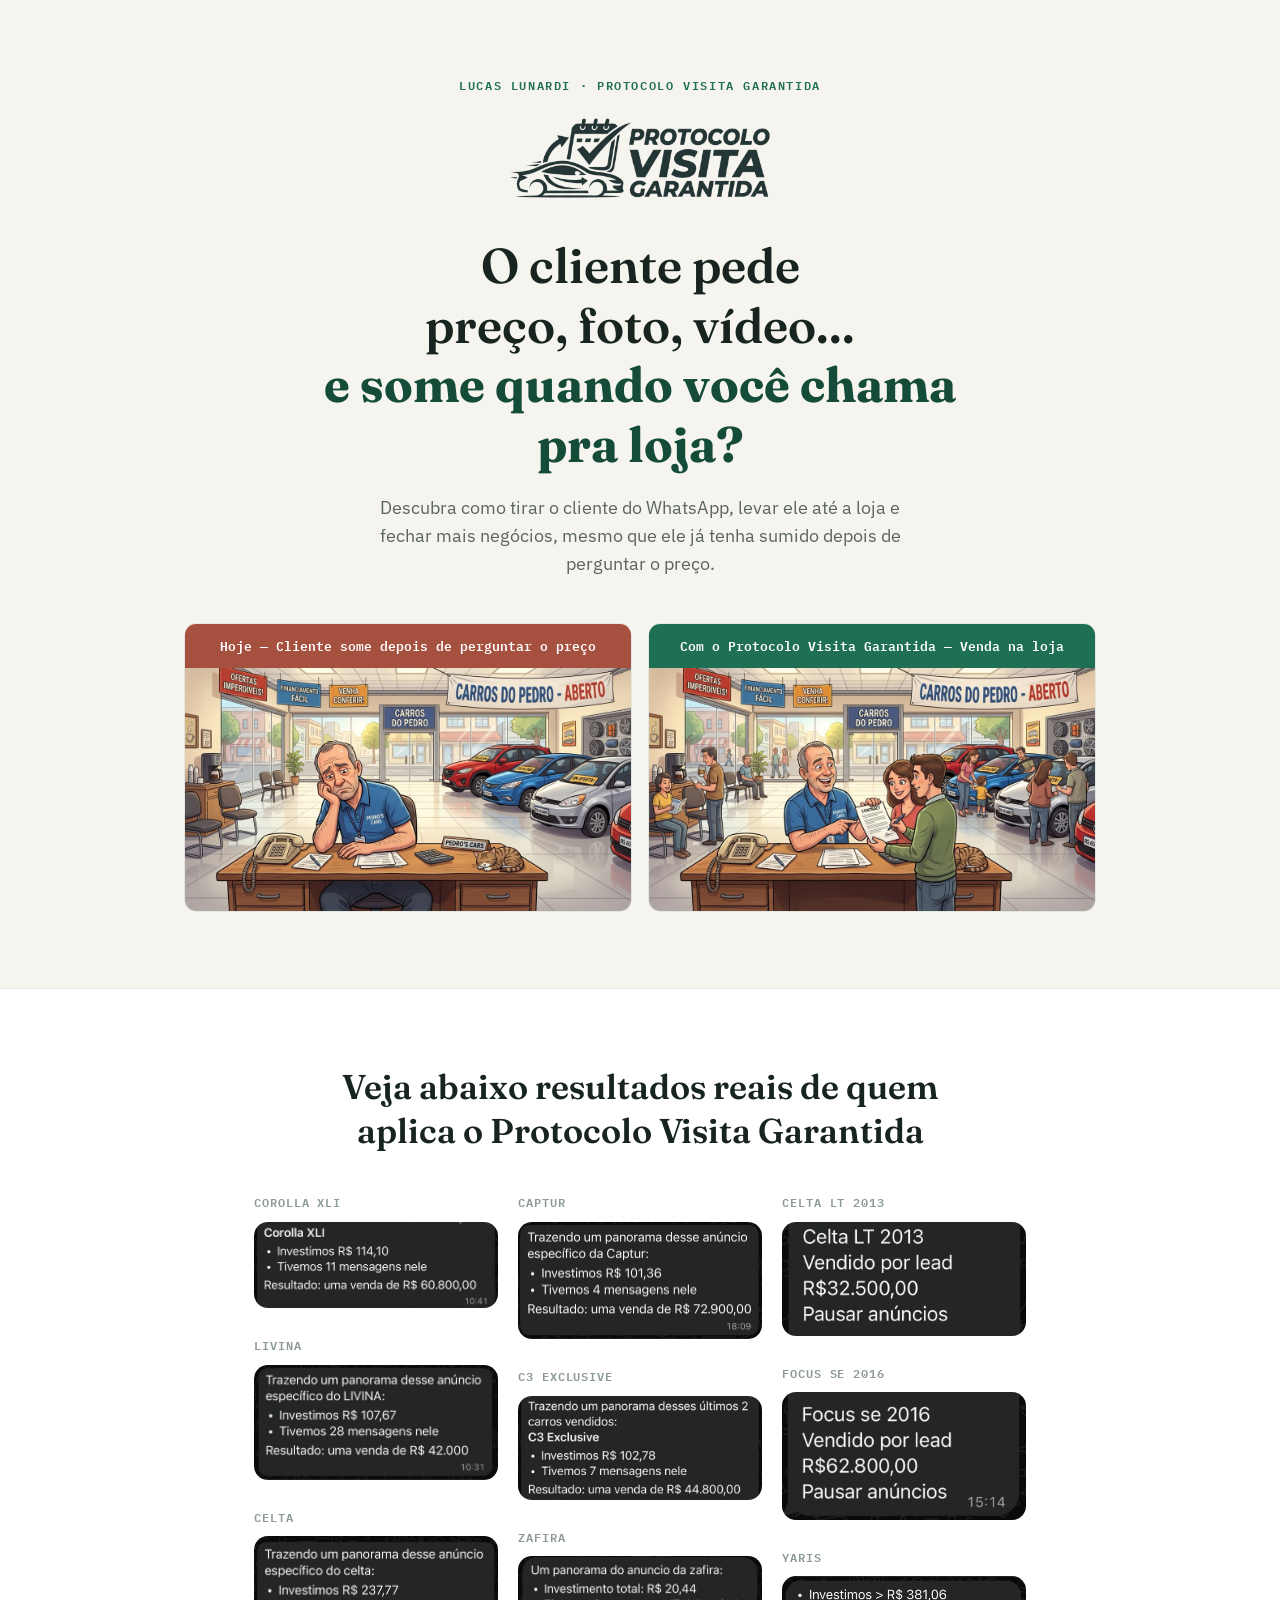
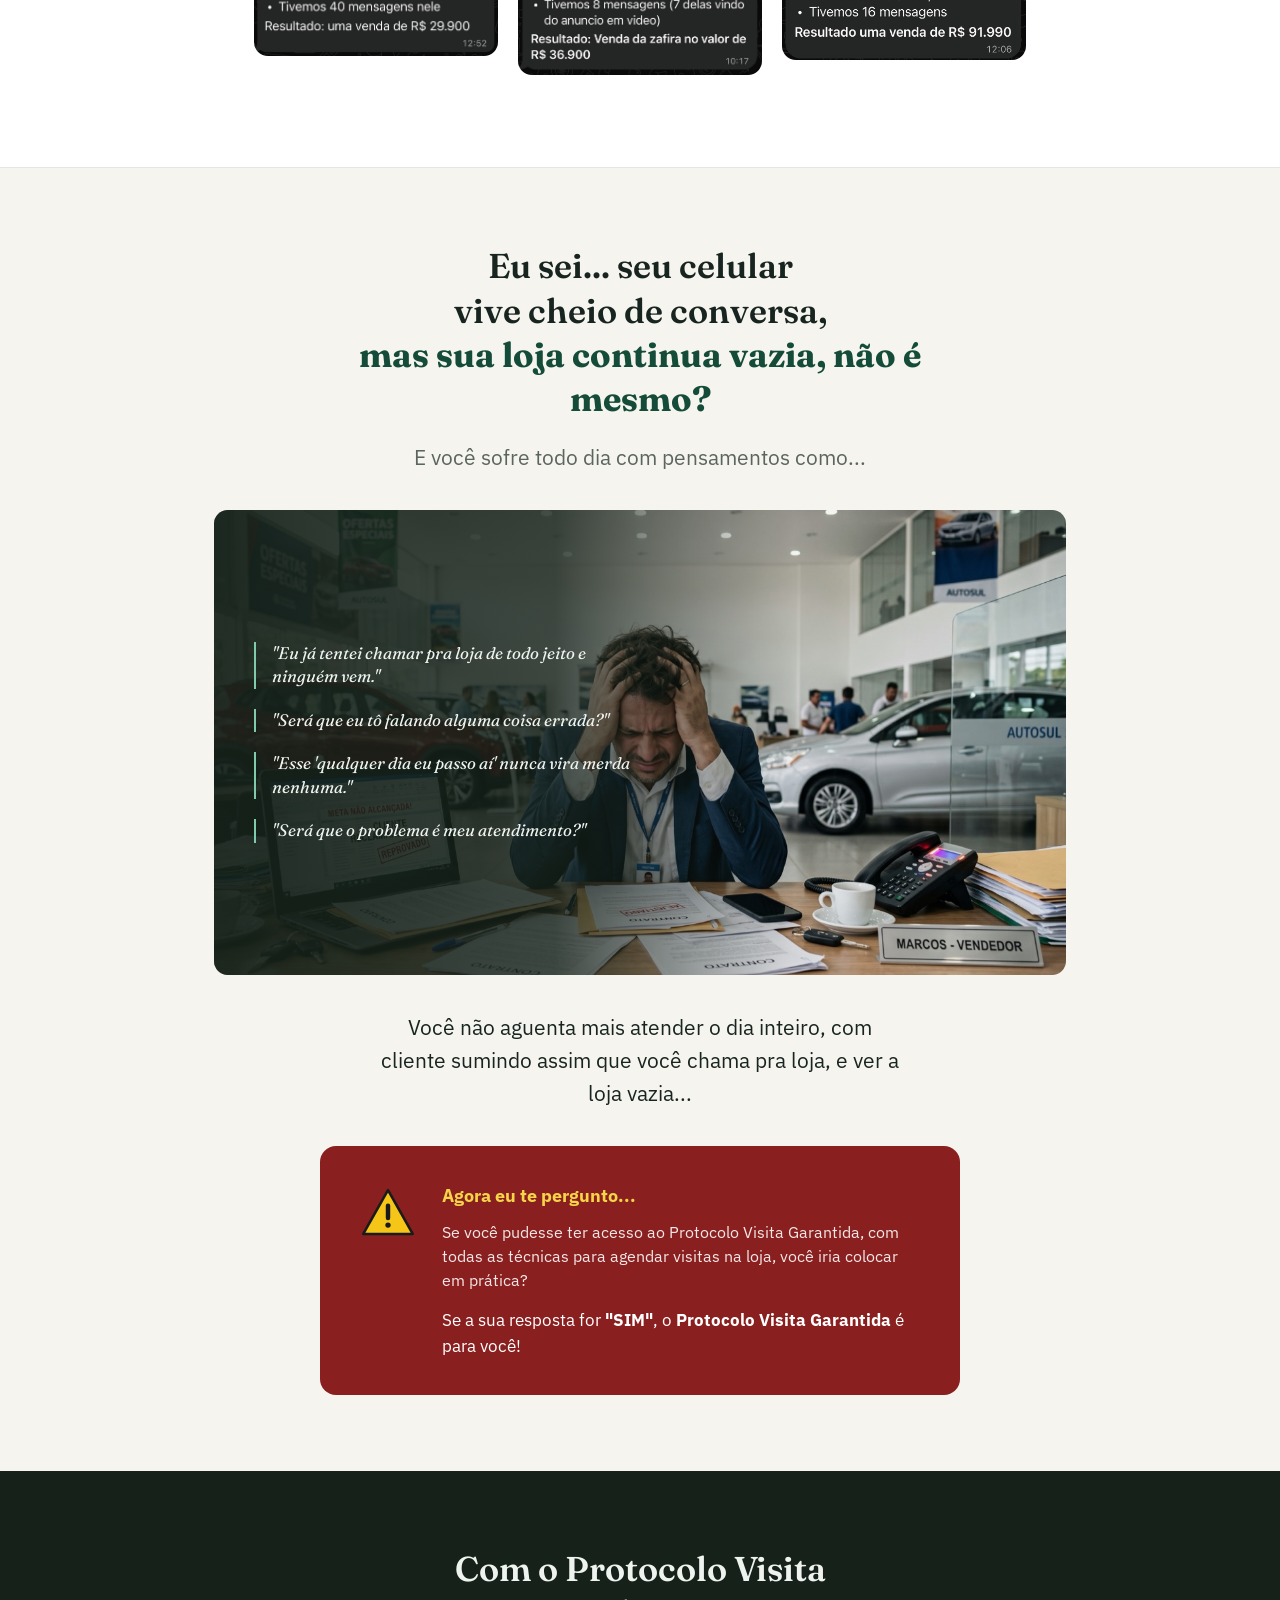
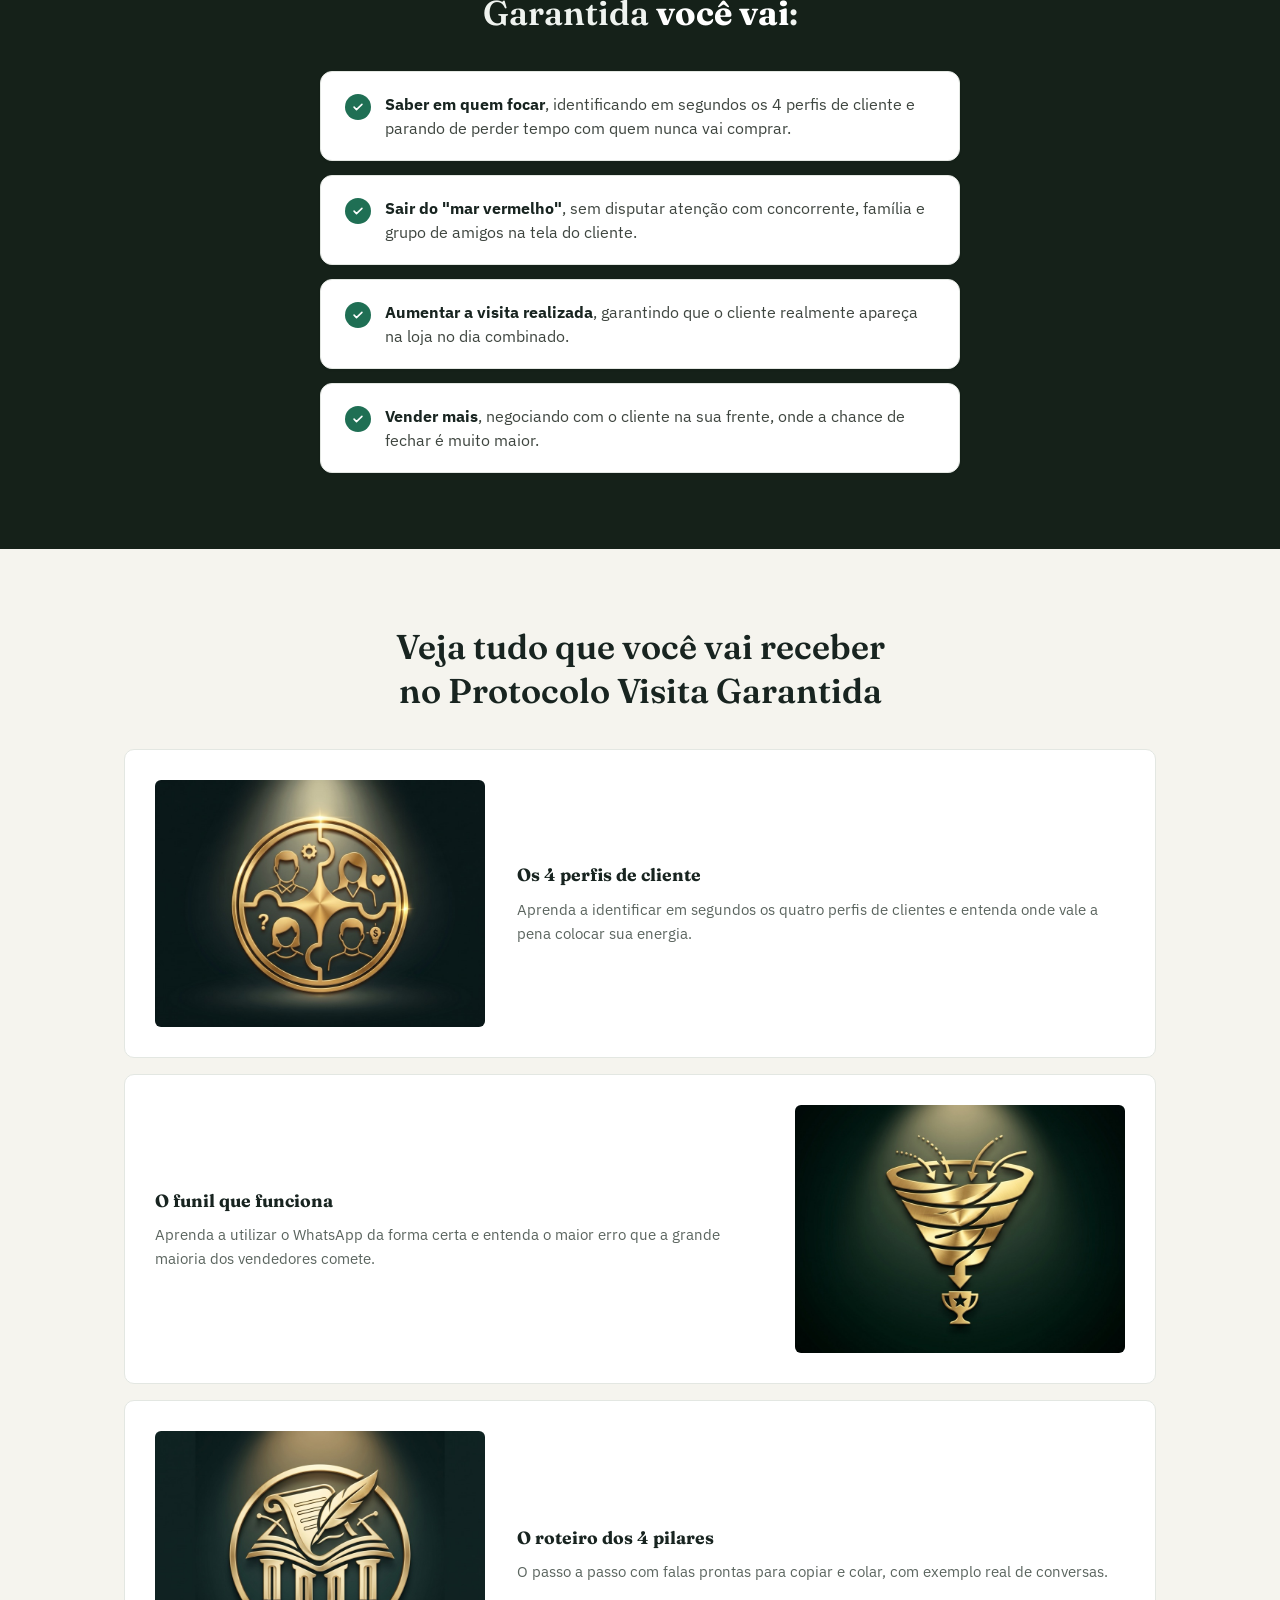
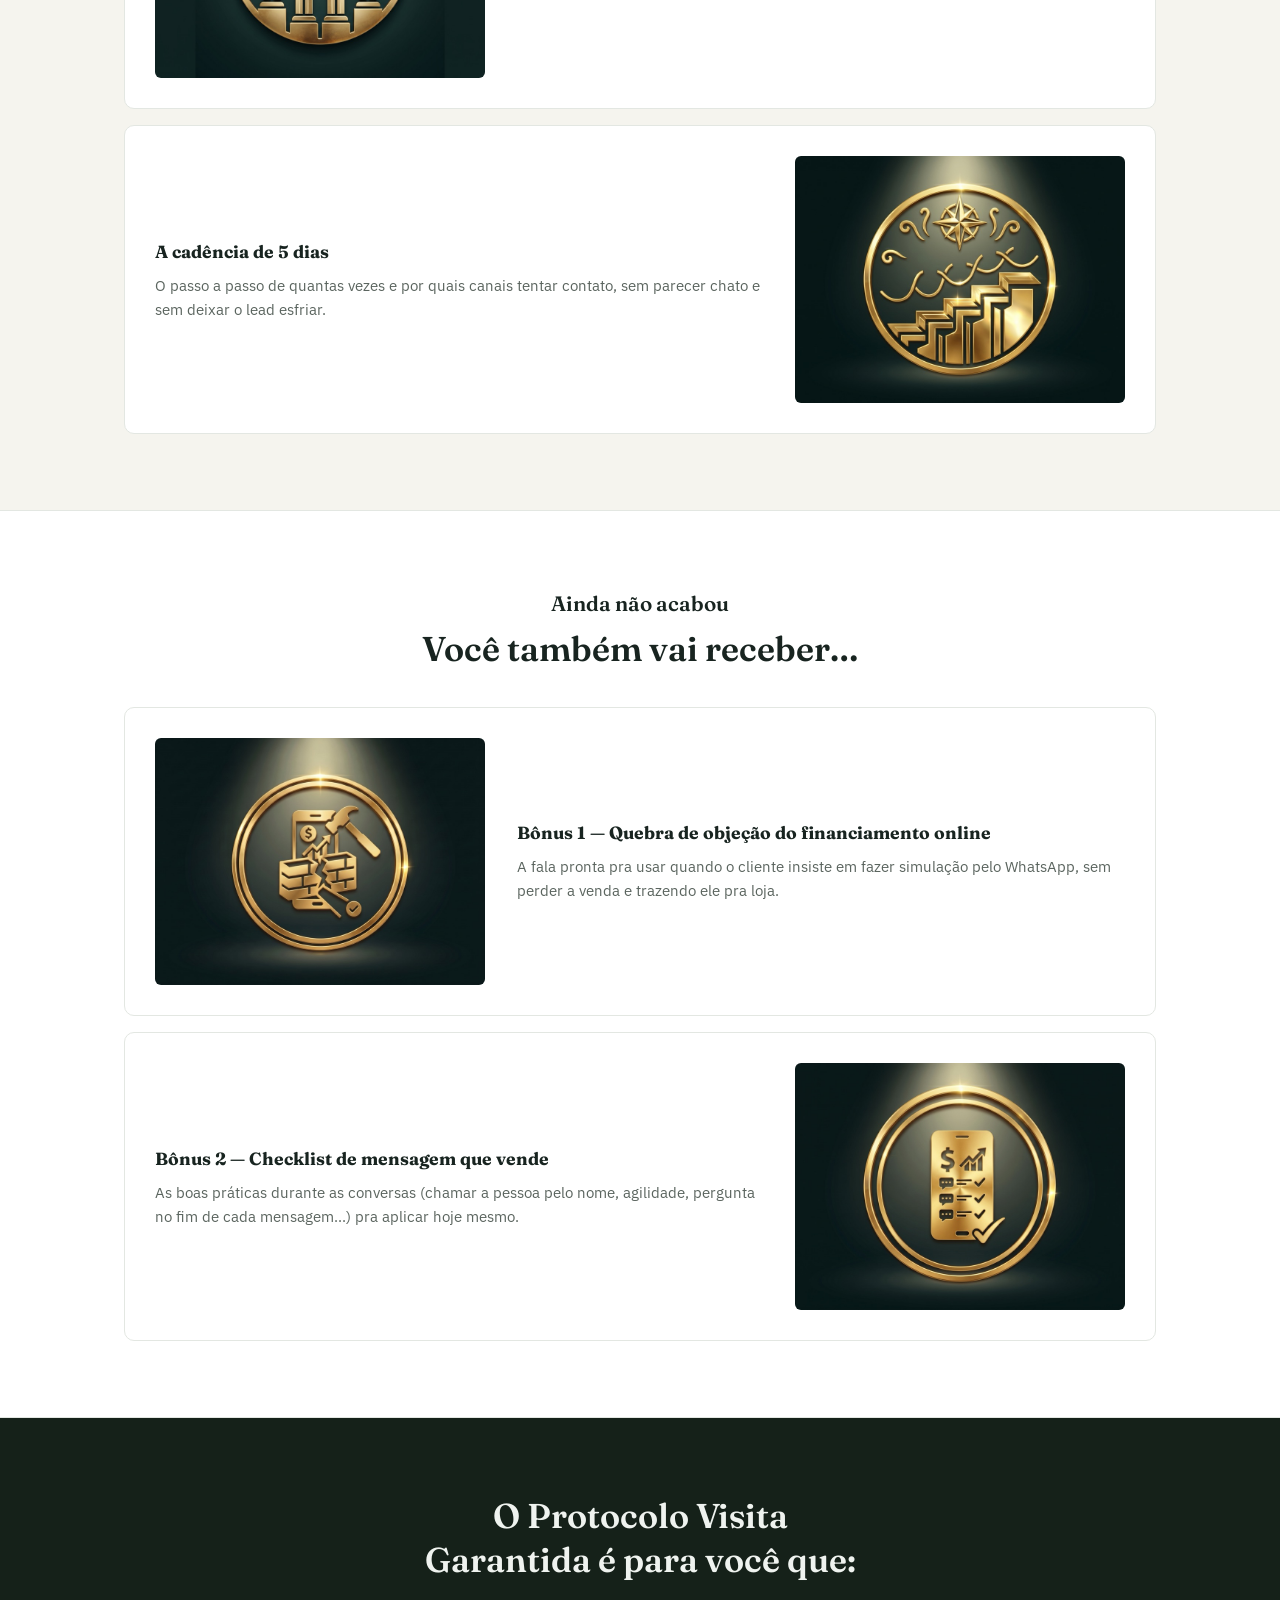
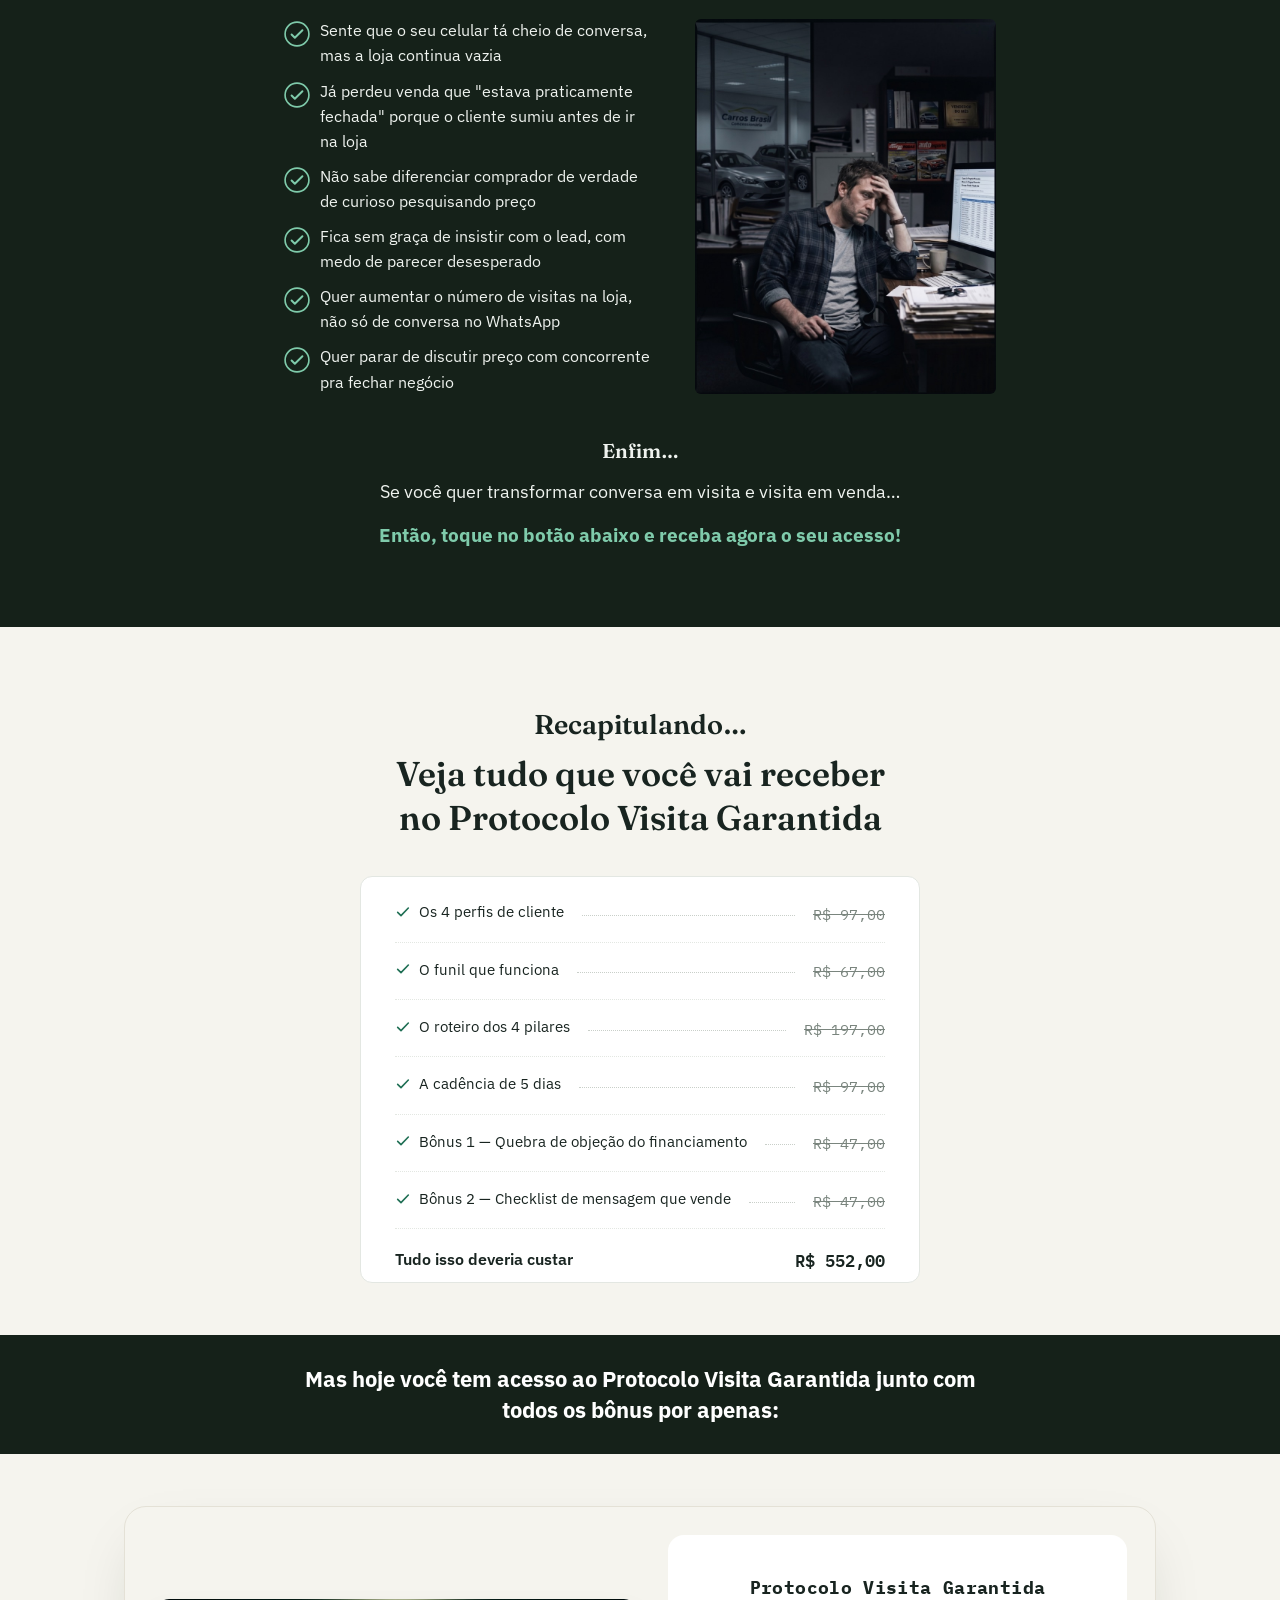
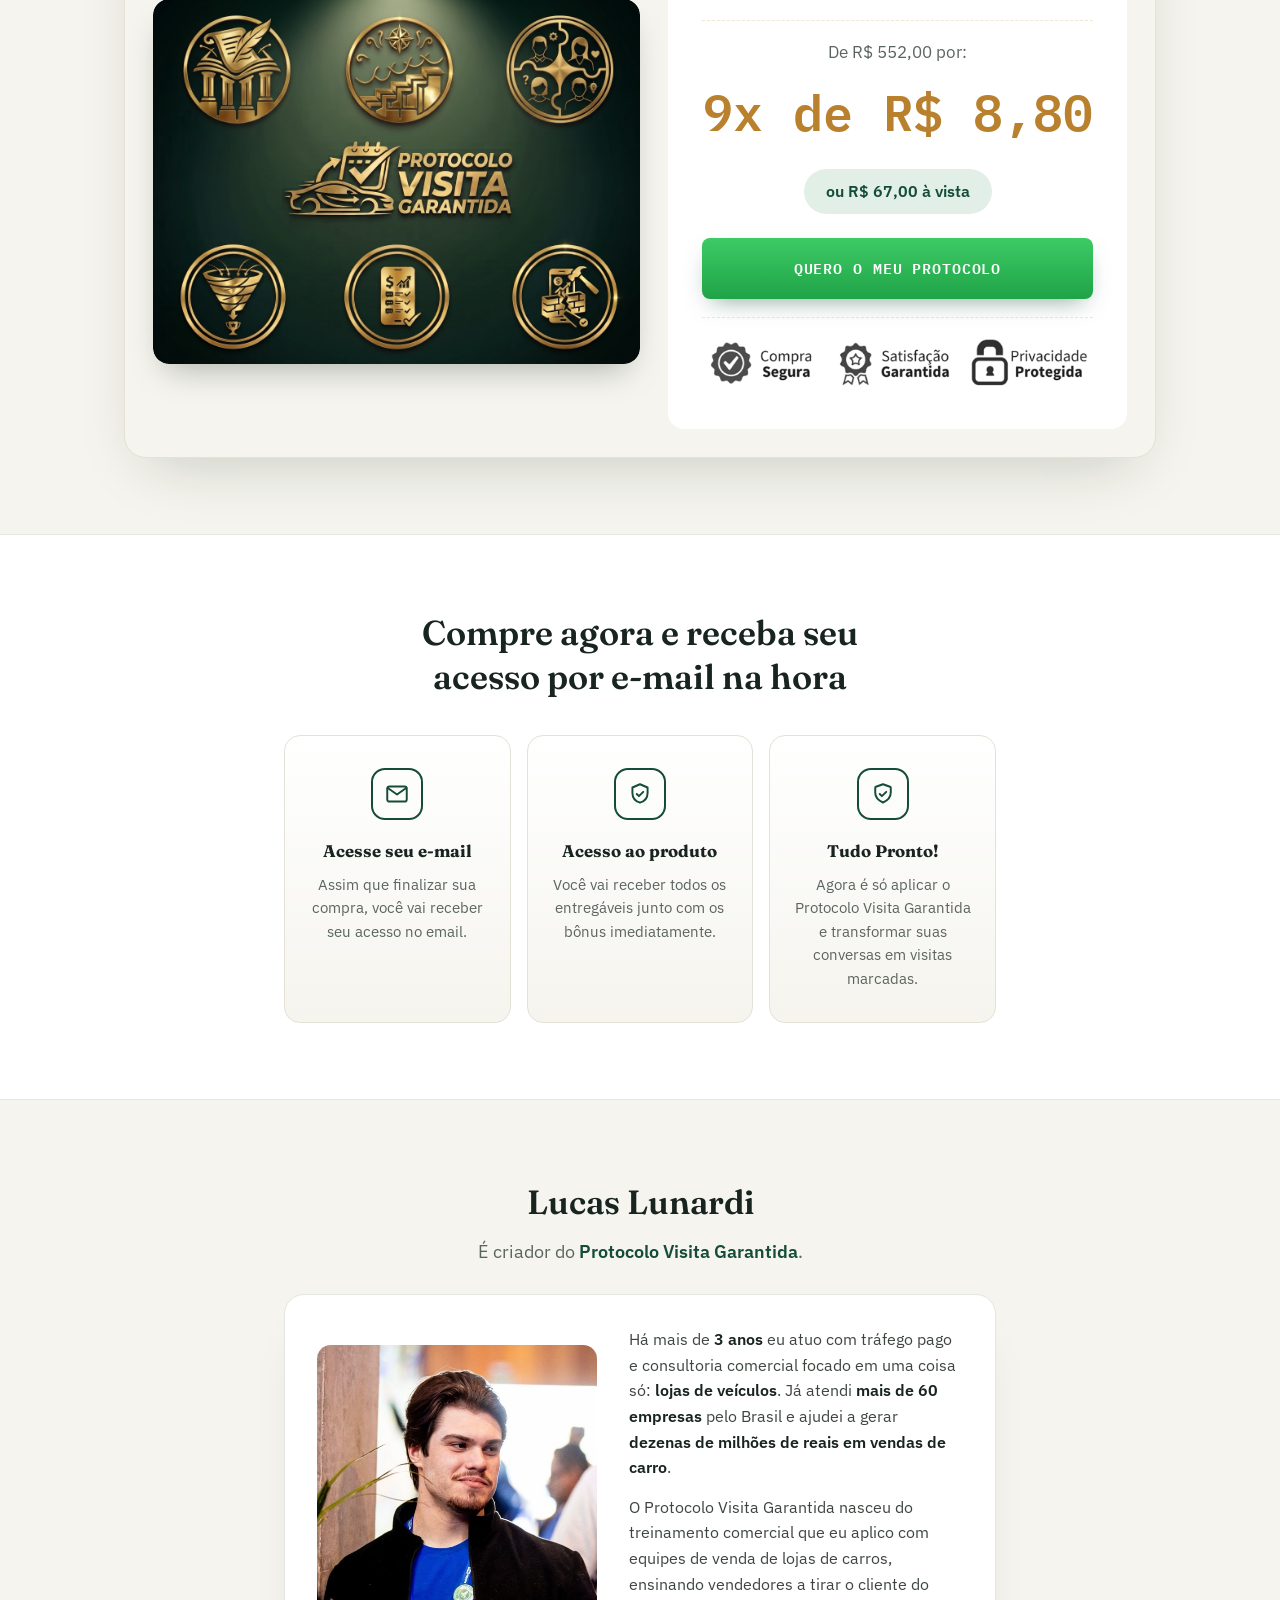
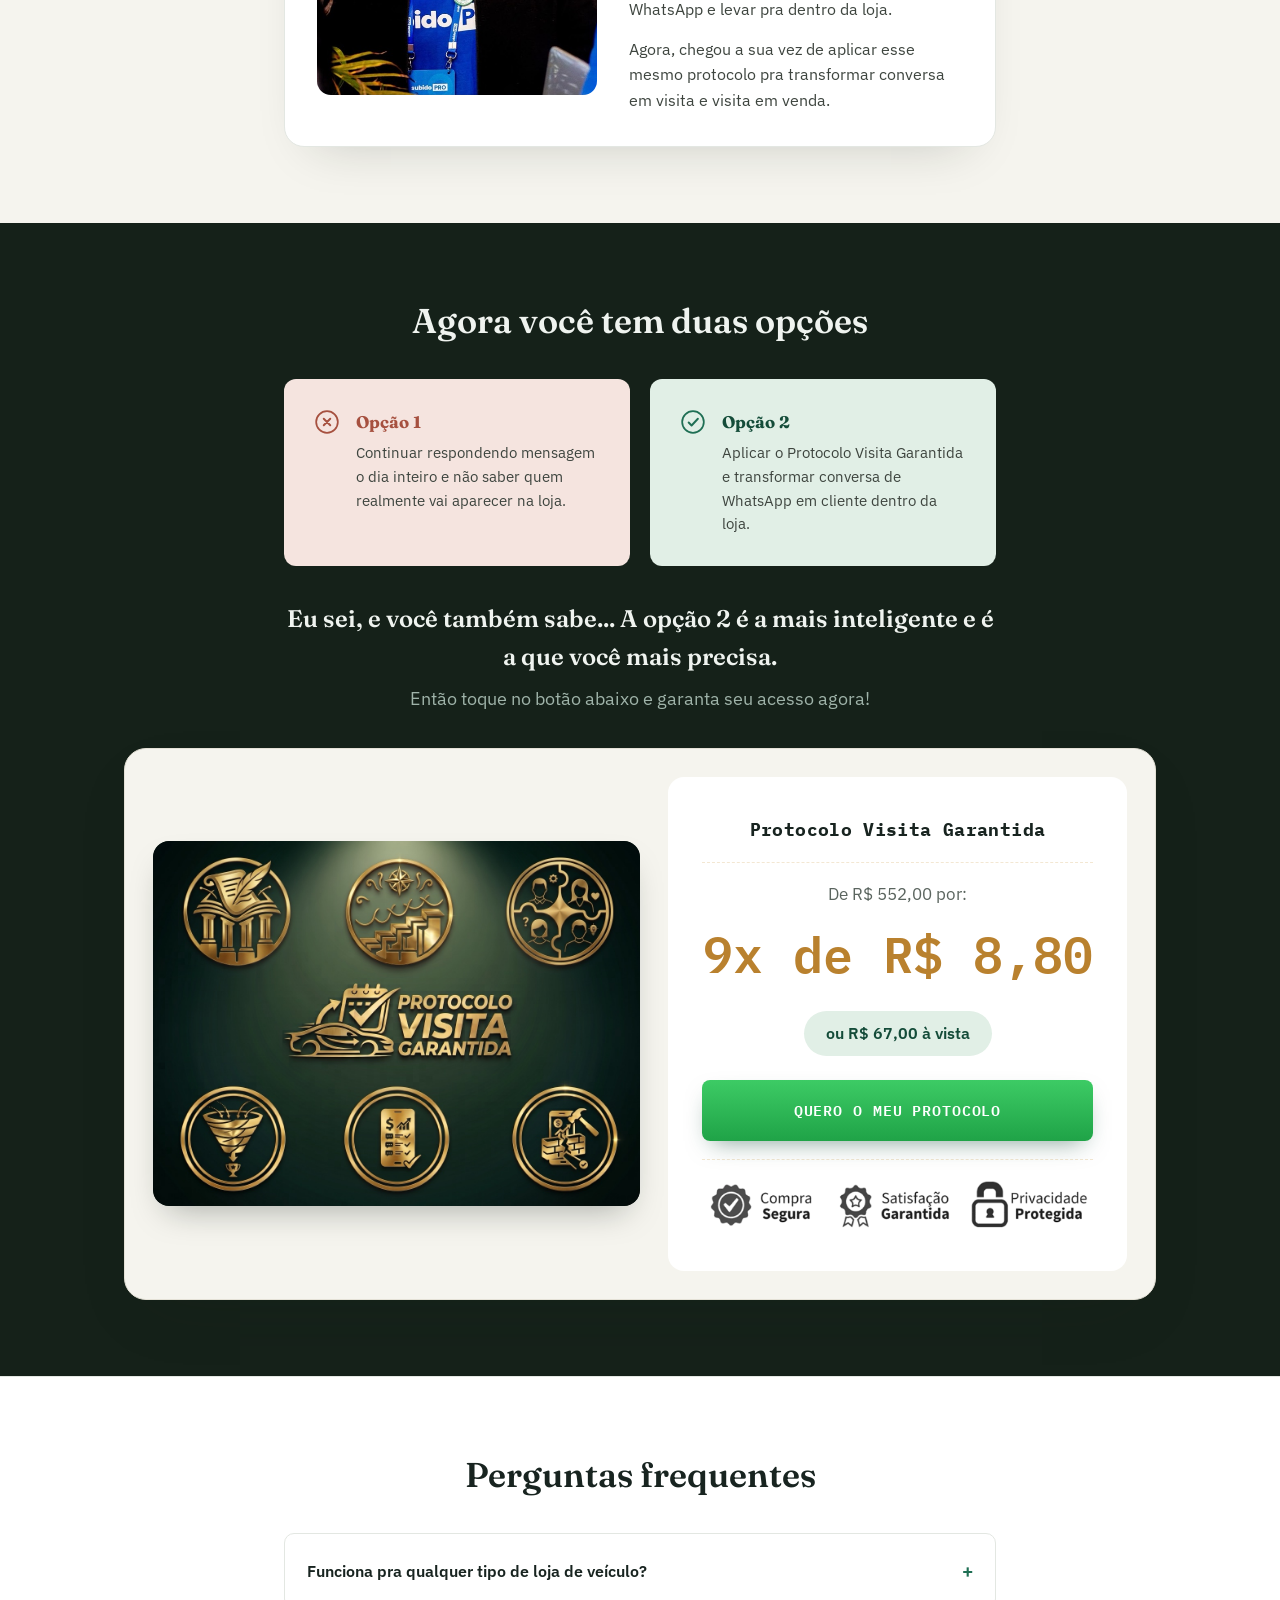
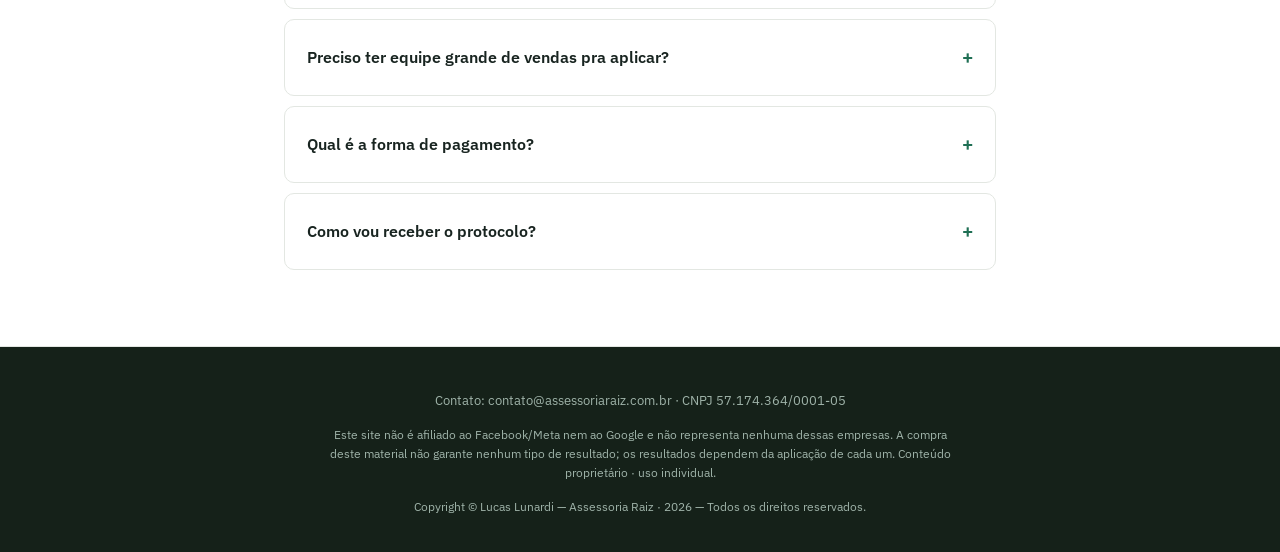
==== conteudo/landing-maxxima-low-ticket/index.html @ 875ee9b7 "auto-sync: 2026-08-26 15:01" ====
<!doctype html>
<html lang="pt-BR">
<head>
<meta charset="UTF-8">
<meta name="viewport" content="width=device-width, initial-scale=1">
<link rel="icon" type="image/png" href="[data-uri]">
<title>Protocolo Visita Garantida</title>
<link rel="preconnect" href="https://fonts.googleapis.com">
<link rel="preconnect" href="https://fonts.gstatic.com" crossorigin>
<link href="https://fonts.googleapis.com/css2?family=Fraunces:opsz,wght@9..144,500;9..144,600;9..144,700&family=IBM+Plex+Sans:wght@400;500;600&family=IBM+Plex+Mono:wght@500;600&display=swap" rel="stylesheet">
<style>
  /* ===================== TOKENS ===================== */
  :root{
    --ink:#182420;
    --paper:#F5F4EE;
    --paper-line:#E4E1D6;
    --surface:#FFFFFF;
    --surface-line:#E3E7E2;
    --dark:#152119;
    --dark-line:#2B3B33;
    --text-on-dark:#EFF3EF;
    --muted-on-dark:#9FB3A9;
    --accent:#1F6F54;
    --accent-strong:#144C39;
    --accent-soft:#E1EFE6;
    --price:#B9812E;
    --price-soft:#F3E7D2;
    --negative:#A6503F;
    --negative-soft:#F5E4DF;
    --ph-color:#7A6A3F;
    --ph-bg:#F1E9D2;
    --font-display:'Fraunces', Georgia, 'Times New Roman', serif;
    --font-body:'IBM Plex Sans', -apple-system, BlinkMacSystemFont, 'Segoe UI', sans-serif;
    --font-mono:'IBM Plex Mono', ui-monospace, SFMono-Regular, Menlo, monospace;
  }

  /* This page commits to one fixed visual world (light "paper" bands
     alternating with fixed dark "ink" bands are part of the design itself,
     not a light/dark theme toggle) — colors are painted explicitly and do
     not change with the viewer's system theme. */

  *,*::before,*::after{ box-sizing:border-box; }
  html{ -webkit-text-size-adjust:100%; }
  body{
    margin:0;
    background:var(--paper);
    color:var(--ink);
    font-family:var(--font-body);
    font-size:16px;
    line-height:1.6;
    -webkit-font-smoothing:antialiased;
  }
  img{ max-width:100%; display:block; }
  h1,h2,h3{ font-family:var(--font-display); text-wrap:balance; margin:0; }
  p{ margin:0; }
  b,strong{ font-weight:600; }
  a{ color:inherit; }
  .container{ width:100%; max-width:1080px; margin:0 auto; padding:0 24px; }
  .container--narrow{ max-width:760px; }
  .container--read{ max-width:640px; }

  section{ padding:76px 0; }
  @media (max-width:640px){ section{ padding:52px 0; } }

  .kicker{
    font-family:var(--font-mono);
    font-size:.72rem;
    font-weight:600;
    letter-spacing:.14em;
    text-transform:uppercase;
    color:var(--accent);
    margin:0 0 14px;
  }
  .band-dark .kicker{ color:#7FCBAB; }

  h2.h-section{
    font-size:clamp(1.5rem,3.4vw,2.15rem);
    font-weight:600;
    line-height:1.28;
    color:var(--ink);
    max-width:680px;
  }
  .band-dark h2.h-section, .band-dark h3{ color:var(--text-on-dark); }
  .center{ text-align:center; margin-left:auto; margin-right:auto; }

  /* placeholder text markers — this is what you edit before publishing */
  .ph{
    color:var(--ph-color);
    background:var(--ph-bg);
    padding:0 .28em;
    border-radius:3px;
    border-bottom:1.5px dashed #C7B26C;
    cursor:help;
  }
  .band-dark .ph{ background:#3A3222; color:#E8D9A4; border-bottom-color:#8A7642; }

  /* section backgrounds */
  .band-paper{ background:var(--paper); }
  .band-surface{ background:var(--surface); border-top:1px solid var(--surface-line); border-bottom:1px solid var(--surface-line); }
  .band-dark{ background:var(--dark); color:var(--text-on-dark); }

  /* artwork placeholder blocks (stand in for real photos/mockups) */
  .art{
    position:relative;
    display:flex; align-items:center; justify-content:center;
    background:
      repeating-linear-gradient(135deg, rgba(31,111,84,.07) 0 10px, transparent 10px 20px),
      var(--surface);
    border:1px solid var(--surface-line);
    border-radius:6px;
    color:#8B9A92;
    font-family:var(--font-mono);
    font-size:.72rem;
    letter-spacing:.04em;
    text-align:center;
    padding:12px;
    overflow:hidden;
  }
  .band-dark .art{ background:repeating-linear-gradient(135deg, rgba(127,203,171,.08) 0 10px, transparent 10px 20px), #1C2A22; border-color:var(--dark-line); color:#7FA090; }
  .art > span{ max-width:80%; }

  /* buttons */
  .btn{
    display:inline-flex; align-items:center; justify-content:center;
    gap:8px;
    font-family:var(--font-mono);
    font-weight:600;
    font-size:.82rem;
    letter-spacing:.06em;
    text-transform:uppercase;
    padding:16px 30px;
    border-radius:8px;
    border:none;
    cursor:pointer;
    text-decoration:none;
  }
  .btn--buy{
    position:relative;
    background:linear-gradient(180deg,#3DCB65 0%, #1FA347 100%);
    color:#fff;
    box-shadow:0 10px 24px -10px rgba(20,76,57,.55);
  }
  .btn--buy::after{
    content:"";
    position:absolute;
    inset:0;
    border-radius:inherit;
    border:2px solid rgba(61,203,101,.7);
    opacity:0;
    animation:btn-pulse-ring 2.2s ease-out infinite;
    pointer-events:none;
    will-change:transform, opacity;
  }
  @keyframes btn-pulse-ring{
    0%{ transform:scale(1); opacity:.6; }
    70%{ transform:scale(1.2); opacity:0; }
    100%{ transform:scale(1.2); opacity:0; }
  }
  @media (prefers-reduced-motion:reduce){ .btn--buy::after{ animation:none; content:none; } }

  /* icon */
  .icon{ width:26px; height:26px; flex:none; }

  /* hero */
  .hero{ text-align:center; }
  .hero .brand{ display:block; width:auto; height:auto; max-width:280px; margin:0 auto 28px; }
  .hero h1{
    font-size:clamp(1.9rem,4.6vw,3.05rem);
    font-weight:600;
    line-height:1.22;
    max-width:820px;
    margin:0 auto;
    color:var(--ink);
  }
  .hero h1 b{ color:var(--accent-strong); font-weight:700; }
  h2.h-section b{ color:var(--accent-strong); font-weight:700; }
  .hero-sub{ margin:20px auto 0; max-width:560px; font-size:1.1rem; color:#5B655F; }
  .hero .art{ margin:44px auto 0; max-width:420px; aspect-ratio:4/3; }

  /* before/after compare */
  .compare{ display:flex; gap:16px; }
  .compare-panel{ flex:1; min-width:0; border-radius:12px; overflow:hidden; border:1px solid var(--surface-line); background:var(--surface); }
  .compare-tag{ padding:14px 16px; font-family:var(--font-mono); font-weight:600; font-size:.8rem; color:#fff; text-align:center; line-height:1.3; }
  .compare-tag--bad{ background:var(--negative); }
  .compare-tag--good{ background:var(--accent); }
  .compare-img{ width:100%; display:block; }
  @media (max-width:640px){ .compare{ flex-direction:column; } }

  /* funnel comparison */
  .funnel{ display:flex; flex-direction:column; gap:12px; margin-top:40px; max-width:480px; margin-left:auto; margin-right:auto; }
  .funnel-row{ display:grid; grid-template-columns:1fr auto; align-items:center; gap:16px; }
  .funnel-bar{ height:42px; border-radius:6px; display:flex; align-items:center; padding:0 18px; color:#fff; font-family:var(--font-mono); font-size:.8rem; font-weight:600; letter-spacing:.02em; }
  .funnel-count{ font-family:var(--font-mono); font-variant-numeric:tabular-nums; font-weight:600; color:var(--ink); font-size:1.05rem; }

  /* testimonials grid */
  .grid-6{ display:grid; grid-template-columns:repeat(3,1fr); gap:14px; }
  .grid-6 .art{ aspect-ratio:4/5; }
  @media (max-width:640px){ .grid-6{ grid-template-columns:repeat(2,1fr); } }

  /* real result cards */
  .result-grid{ column-count:3; column-gap:20px; margin-top:40px; text-align:left; }
  @media (max-width:820px){ .result-grid{ column-count:2; } }
  @media (max-width:520px){ .result-grid{ column-count:1; } }
  .result-card{ background:transparent; break-inside:avoid; margin-bottom:28px; }
  .result-card .model{ font-family:var(--font-mono); font-weight:600; font-size:.72rem; letter-spacing:.08em; text-transform:uppercase; margin-bottom:10px; color:#8B9A92; }
  .result-img{ width:100%; display:block; border-radius:14px; }
  @media (max-width:520px){ .result-img--combo{ width:70%; margin:0 auto; } }
  .result-card .meta{ font-family:var(--font-mono); font-size:.76rem; color:#7A857E; display:flex; flex-direction:column; gap:2px; margin-bottom:12px; }
  .result-card .sale-label{ font-family:var(--font-mono); font-size:.7rem; letter-spacing:.06em; text-transform:uppercase; color:#8B9A92; display:block; margin-bottom:2px; }
  .result-card .sale{ font-family:var(--font-mono); font-weight:600; font-variant-numeric:tabular-nums; color:var(--accent-strong); font-size:1.15rem; }

  /* rumination */
  .callout{
    margin-top:36px;
    background:var(--dark);
    color:var(--text-on-dark);
    border-radius:14px;
    padding:36px;
    display:flex; align-items:center; gap:32px;
  }
  .callout .art{ flex:0 0 38%; aspect-ratio:1/1; }
  .callout h3{ font-size:1.3rem; margin-bottom:8px; color:var(--text-on-dark); }
  .callout p{ font-size:.98rem; color:var(--muted-on-dark); }
  @media (max-width:640px){ .callout{ flex-direction:column; text-align:center; } .callout .art{ flex-basis:auto; width:60%; } }

  /* internal-dialogue photo overlay */
  .dialogue{ position:relative; border-radius:14px; overflow:hidden; }
  .dialogue img{ width:100%; display:block; }
  .dialogue::before{ content:""; position:absolute; inset:0; background:linear-gradient(90deg, rgba(21,33,25,.94) 0%, rgba(21,33,25,.8) 40%, rgba(21,33,25,.05) 68%, rgba(21,33,25,0) 100%); }
  .dialogue-quotes{ position:absolute; inset:0; display:flex; flex-direction:column; justify-content:center; gap:20px; padding:40px; max-width:56%; }
  .dialogue-quotes p{ font-family:var(--font-display); font-style:italic; font-size:1.05rem; line-height:1.4; color:var(--text-on-dark); border-left:2px solid #7FCBAB; padding-left:16px; margin:0; }
  @media (max-width:720px){ .dialogue-quotes{ max-width:100%; padding:20px; gap:14px; } .dialogue-quotes p{ font-size:.86rem; } }

  /* alert / pivot card */
  .alert-card{ background:#8A1F1F; border-radius:16px; padding:36px 40px; display:flex; gap:26px; align-items:flex-start; max-width:640px; margin:36px auto 0; text-align:left; }
  .alert-icon{ width:56px; height:56px; flex:none; margin-top:2px; }
  .alert-eyebrow{ font-weight:700; font-size:1.1rem; color:#F6D449; margin:0 0 10px; }
  .alert-body{ font-size:1rem; line-height:1.5; color:#F5E7E7; margin:0 0 16px; }
  .alert-close{ font-size:1.05rem; line-height:1.5; color:#FFFFFF; margin:0; }
  .alert-close b{ color:#FFFFFF; font-weight:800; }
  @media (max-width:640px){ .alert-card{ flex-direction:column; align-items:center; text-align:center; padding:28px; } }

  /* como acessar */
  .access-grid{ display:grid; grid-template-columns:repeat(3,1fr); gap:16px; margin-top:36px; }
  .access-step{
    background:linear-gradient(180deg,#FFFFFF 0%, var(--paper) 100%);
    border:1px solid var(--paper-line);
    border-radius:16px;
    padding:32px 24px;
    text-align:center;
  }
  .access-badge{
    display:inline-flex; align-items:center; justify-content:center;
    width:52px; height:52px;
    border:2px solid var(--accent-strong);
    border-radius:14px;
    color:var(--accent-strong);
    margin-bottom:18px;
  }
  .access-badge svg{ width:26px; height:26px; }
  .access-step h3{ font-size:1.05rem; margin-bottom:8px; }
  .access-step p{ font-size:.92rem; color:#5B655F; }
  @media (max-width:720px){ .access-grid{ grid-template-columns:1fr; } }

  /* checklist of outcomes */
  .checklist-title b{ color:#2A3FCF; }
  .band-dark .checklist-title b{ color:#fff; }
  .check-list{ list-style:none; margin:36px auto 0; padding:0; display:flex; flex-direction:column; gap:14px; max-width:640px; text-align:left; }
  .check-list li{ display:flex; align-items:flex-start; gap:14px; background:var(--surface); border:1px solid var(--surface-line); border-radius:12px; padding:20px 24px; font-size:1rem; line-height:1.5; color:#3E453F; box-shadow:0 1px 3px rgba(24,36,32,.06); }
  .check-list li b{ font-weight:700; color:var(--ink); }
  .check-dot{ width:26px; height:26px; border-radius:50%; background:var(--accent); display:flex; align-items:center; justify-content:center; flex:none; margin-top:2px; }
  .check-dot svg{ width:14px; height:14px; }

  /* steps */
  .steps{ display:flex; flex-direction:column; gap:18px; margin-top:36px; }
  .step-card{
    background:var(--dark-line);
    background:#1D2C25;
    border:1px solid var(--dark-line);
    border-radius:10px;
    padding:28px 32px;
    display:flex; align-items:center; gap:28px;
  }
  .step-card .art{ flex:0 0 88px; width:88px; height:88px; aspect-ratio:1/1; border-radius:50%; }
  .step-num{ font-family:var(--font-mono); font-size:.78rem; color:#7FCBAB; letter-spacing:.08em; }
  .step-card h3{ color:var(--text-on-dark); font-size:1.15rem; margin:2px 0 6px; }
  .step-card p{ color:var(--muted-on-dark); font-size:.94rem; }
  @media (max-width:640px){ .step-card{ flex-direction:column; text-align:center; } }

  /* benefits grid */
  .grid-2{ display:grid; grid-template-columns:1fr 1fr; gap:16px; margin-top:36px; }
  .benefit-card{
    background:var(--paper);
    border:1px solid var(--paper-line);
    border-radius:10px;
    padding:26px;
    display:flex; gap:16px; align-items:flex-start;
  }
  .benefit-card .art{ flex:0 0 52px; width:52px; height:52px; border-radius:50%; }
  .benefit-card h3{ font-size:1.02rem; margin-bottom:4px; }
  .benefit-card p{ font-size:.92rem; color:#5B655F; }
  @media (max-width:640px){ .grid-2{ grid-template-columns:1fr; } }

  /* deliverable / bonus rows */
  .rows{ display:flex; flex-direction:column; gap:16px; margin-top:36px; }
  .row-card{
    background:var(--surface);
    border:1px solid var(--surface-line);
    border-radius:10px;
    padding:30px;
    display:flex; align-items:center; gap:32px;
  }
  .row-card.rev{ flex-direction:row-reverse; }
  .row-card .art{ flex:0 0 34%; aspect-ratio:4/3; }
  .icon-mockup{ background:#fff; }
  .icon-mockup img{ width:56%; height:auto; display:block; }
  .art-fill{ width:100%; height:100%; object-fit:cover; display:block; }
  .art-flush{ padding:0; border:none; background:none; }
  .row-card h3{ font-size:1.1rem; margin-bottom:8px; }
  .row-card p{ font-size:.94rem; color:#5B655F; }
  .row-price{ margin-top:16px; padding-top:14px; border-top:1px dashed var(--surface-line); font-size:.85rem; color:#8A8F87; }
  .row-price b{ color:var(--ink); font-family:var(--font-mono); font-variant-numeric:tabular-nums; }
  @media (max-width:720px){ .row-card, .row-card.rev{ flex-direction:column; text-align:center; } .row-card .art{ flex-basis:auto; width:70%; } }

  /* checklist */
  .checklist{ list-style:none; margin:0; padding:0; display:flex; flex-direction:column; gap:10px; }
  .checklist li{ display:flex; gap:10px; align-items:flex-start; font-size:.98rem; }
  .checklist svg{ flex:none; margin-top:3px; }

  .who-grid{ display:grid; grid-template-columns:1.1fr .9fr; gap:44px; align-items:center; margin-top:36px; }
  @media (max-width:720px){ .who-grid{ grid-template-columns:1fr; } .who-grid .art{ margin-top:24px; } }

  /* ledger / recap */
  .ledger{
    background:var(--surface);
    border:1px solid var(--surface-line);
    border-radius:12px;
    padding:8px 34px;
    margin:36px auto 0;
    max-width:560px;
  }
  .ledger-row{
    display:flex; align-items:baseline; gap:10px;
    padding:15px 0;
    border-bottom:1px dotted var(--surface-line);
  }
  .ledger-row:last-child{ border-bottom:none; }
  .ledger-row .label{ display:flex; gap:8px; align-items:center; font-size:.92rem; }
  @media (max-width:640px){ .ledger-row .label{ text-align:left; } }
  .ledger-row .fill{ flex:1; border-bottom:1px dotted #C9CFC9; margin:0 8px; transform:translateY(-4px); }
  .ledger-row .amount{ font-family:var(--font-mono); font-variant-numeric:tabular-nums; color:#7A857E; text-decoration:line-through; font-size:.92rem; }
  .ledger-total{ display:flex; justify-content:space-between; padding-top:18px; font-weight:600; }
  .ledger-total .amount{ position:relative; display:inline-block; font-family:var(--font-mono); font-variant-numeric:tabular-nums; text-decoration:none; color:var(--ink); font-size:1.05rem; }
  .ledger-total .amount::after{
    content:"";
    position:absolute;
    left:0; top:50%;
    height:2px;
    width:100%;
    background:#C0392B;
    transform-origin:left center;
    transform:translateY(-50%) scaleX(0);
    animation:strike-loop 3s ease-in-out infinite;
    will-change:transform, opacity;
  }
  @keyframes strike-loop{
    0%{ transform:translateY(-50%) scaleX(0); opacity:1; }
    35%{ transform:translateY(-50%) scaleX(1); opacity:1; }
    62%{ transform:translateY(-50%) scaleX(1); opacity:1; }
    78%{ transform:translateY(-50%) scaleX(1); opacity:0; }
    79%{ transform:translateY(-50%) scaleX(0); opacity:0; }
    100%{ transform:translateY(-50%) scaleX(0); opacity:1; }
  }
  @media (prefers-reduced-motion:reduce){
    .ledger-total .amount::after{ animation:none; transform:translateY(-50%) scaleX(1); opacity:1; }
  }

  .offer-banner{ background:var(--dark); padding:28px 20px; text-align:center; margin:52px 0; }
  .offer-banner p{ margin:0; color:#fff; font-weight:700; font-size:1.4rem; line-height:1.4; max-width:680px; margin-left:auto; margin-right:auto; }

  .price-card{
    margin:40px auto 0; max-width:1040px;
    background:var(--paper);
    border:1px solid var(--paper-line);
    border-radius:22px;
    display:flex;
    align-items:stretch;
    gap:28px;
    padding:28px;
    box-sizing:border-box;
    box-shadow:0 24px 60px -24px rgba(21,33,25,.22);
    text-align:center;
  }
  .price-card .price-card-img{ flex:0 0 50%; aspect-ratio:4/3; align-self:center; margin:0; border-radius:16px; overflow:hidden; box-shadow:0 16px 34px -14px rgba(15,25,20,.35); }
  .price-card .price-card-img img{ border-radius:16px; }
  .price-card-body{ flex:1; min-width:0; background:var(--surface); border-radius:16px; padding:38px 34px; }
  .price-card-title{ font-family:var(--font-mono); font-weight:700; font-size:1.15rem; letter-spacing:.02em; color:var(--ink); margin-bottom:16px; }
  .price-card-divider{ border-top:1px dashed var(--price-soft); margin:18px 0; }
  .price-card .was{ font-size:1.05rem; color:#5B655F; margin:0; }
  .price-card .eyebrow{ font-family:var(--font-mono); font-size:.82rem; color:#8A6A2E; margin-bottom:6px; }
  .price-card .big{ font-family:var(--font-mono); font-weight:600; font-variant-numeric:tabular-nums; font-size:clamp(2.2rem,5.5vw,3.1rem); color:var(--price); margin:6px 0; }
  .price-card .cash{ font-size:.92rem; color:#8A6A2E; margin-bottom:22px; }
  .price-card .cash-pill{ display:inline-block; margin:12px 0 24px; padding:9px 22px; border-radius:999px; background:var(--accent-soft); color:var(--accent-strong); font-weight:600; font-size:1.02rem; }
  .price-card .btn{ width:100%; font-size:.92rem; padding:19px 30px; }
  .trust-badges{ width:100%; max-width:380px; margin:0 auto; display:block; }
  .strike{ position:relative; display:inline-block; }
  .strike::after{ content:""; position:absolute; left:0; top:50%; height:2px; width:100%; background:#C0392B; transform-origin:left center; transform:translateY(-50%) scaleX(0); animation:strike-loop 3s ease-in-out infinite; will-change:transform, opacity; }
  @media (prefers-reduced-motion:reduce){ .strike::after{ animation:none; transform:translateY(-50%) scaleX(1); opacity:1; } }
  @media (max-width:720px){ .price-card{ flex-direction:column; padding:16px; gap:16px; } .price-card .price-card-img{ flex-basis:auto; width:100%; aspect-ratio:4/3; } .price-card-body{ padding:28px 22px; } }

  /* authority */
  .authority-name{ font-size:clamp(1.6rem,3.6vw,2.1rem); font-weight:600; text-align:center; margin:0; }
  .authority-sub{ text-align:center; font-size:1.1rem; color:#5B655F; margin:8px 0 0; }
  .authority-sub b{ color:var(--accent-strong); }
  .authority-card{
    background:var(--surface);
    border:1px solid var(--surface-line);
    border-radius:20px;
    padding:32px;
    margin-top:28px;
    display:flex;
    gap:32px;
    align-items:center;
    box-shadow:0 24px 50px -30px rgba(21,33,25,.22);
  }
  .authority-card .art{ flex:0 0 280px; width:280px; aspect-ratio:4/5; border-radius:14px; }
  .authority-card-text{ text-align:left; }
  .authority-card-text p{ margin:0 0 14px; font-size:1rem; line-height:1.6; color:#3E453F; }
  .authority-card-text p:last-child{ margin-bottom:0; }
  .authority-card-text p b{ color:var(--ink); }
  @media (max-width:640px){ .authority-card{ flex-direction:column; align-items:center; text-align:center; } .authority-card-text{ text-align:center; } }

  /* two options */
  .options{ display:grid; grid-template-columns:1fr 1fr; gap:20px; margin-top:36px; }
  .option-card{ border-radius:12px; padding:30px; display:flex; gap:16px; align-items:flex-start; text-align:left; }
  .option-card.neg{ background:var(--negative-soft); }
  .option-card.pos{ background:var(--accent-soft); }
  .option-card h3{ font-size:1.05rem; margin-bottom:6px; }
  .option-card.neg h3{ color:var(--negative); }
  .option-card.pos h3{ color:var(--accent-strong); }
  .option-card p{ font-size:.92rem; color:#3E453F; }
  @media (max-width:640px){ .options{ grid-template-columns:1fr; } }

  /* faq */
  .faq{ display:flex; flex-direction:column; gap:10px; margin-top:36px; }
  .faq details{ background:var(--surface); border:1px solid var(--surface-line); border-radius:10px; padding:6px 22px; }
  .faq summary{ cursor:pointer; padding:16px 0; font-weight:600; font-size:.98rem; list-style:none; display:flex; justify-content:space-between; align-items:center; gap:12px; }
  .faq summary::-webkit-details-marker{ display:none; }
  .faq summary::after{ content:"+"; font-family:var(--font-mono); font-size:1.2rem; color:var(--accent); flex:none; }
  .faq details[open] summary::after{ content:"–"; }
  .faq .a{ padding:0 0 20px; font-size:.94rem; color:#5B655F; text-align:left; }

  footer.band-dark{ padding:44px 0 36px; }
  footer p{ font-size:.8rem; color:var(--muted-on-dark); text-align:center; max-width:640px; margin:0 auto; }
  footer p + p{ margin-top:14px; font-size:.75rem; }

  @media (prefers-reduced-motion:reduce){ *{ scroll-behavior:auto !important; } }

  .one-line-safe{ white-space:normal; }
  @media (min-width:600px){ .one-line-safe{ white-space:nowrap; } }
</style>
</head>
<body>

<!--
  SCRIPT VISITA GARANTIDA — PÁGINA DE VENDAS
  ----------------------------------------
  Texto já preenchido com o conteúdo real do produto (baseado no
  treinamento comercial da Assessoria Raiz pra lojas de veículos).
  O que ainda falta é só visual: troque os retângulos de rascunho
  (marcados "mockup", "print de resultado", "foto", "logo") pelas
  imagens reais — print de resultado das lojas clientes (anonimizado
  ou com autorização), foto do Lucas, mockup dos módulos e a logo.
-->

<!-- 01 · ABERTURA -->
<section class="band-paper hero">
  <div class="container container--narrow">
    <div class="kicker">Lucas Lunardi · Protocolo Visita Garantida</div>
    <img class="brand" src="[data-uri]" alt="Protocolo Visita Garantida">
    <h1>O cliente pede preço, foto, vídeo...<br><b>e some quando você chama pra loja?</b></h1>
    <p class="hero-sub">Descubra como tirar o cliente do WhatsApp, levar ele até a loja e fechar mais negócios, mesmo que ele já tenha sumido depois de perguntar o preço.</p>
  </div>
  <div class="container" style="max-width:960px; margin-top:44px;">
    <div class="compare">
      <div class="compare-panel">
        <div class="compare-tag compare-tag--bad">Hoje — Cliente some depois de perguntar o preço</div>
        <img class="compare-img" src="[data-uri]" alt="Vendedor de carro triste, sozinho, com a loja vazia">
      </div>
      <div class="compare-panel">
        <div class="compare-tag compare-tag--good">Com o Protocolo Visita Garantida — Venda na loja</div>
        <img class="compare-img" src="[data-uri]" alt="Vendedor de carro feliz, negociando com cliente dentro da loja">
      </div>
    </div>
  </div>
</section>

<!-- 03 · RESULTADOS REAIS -->
<section class="band-surface">
  <div class="container container--narrow center">
    <h2 class="h-section center">Veja abaixo resultados reais de quem aplica o Protocolo Visita Garantida</h2>
  </div>
  <div class="container" style="margin-top:0; max-width:820px;">
    <div class="result-grid">
      <div class="result-card"><div class="model">Corolla XLI</div><img class="result-img" src="[data-uri]" alt="Print de resultado: Corolla XLI, investimento R$ 114,10, 11 mensagens, venda de R$ 60.800,00" loading="lazy"></div>
      <div class="result-card"><div class="model">Livina</div><img class="result-img" src="[data-uri]" alt="Print de resultado: Livina, investimento R$ 107,67, 28 mensagens, venda de R$ 42.000,00" loading="lazy"></div>
      <div class="result-card"><div class="model">Celta</div><img class="result-img" src="[data-uri]" alt="Print de resultado: Celta, investimento R$ 237,77, 40 mensagens, venda de R$ 29.900,00" loading="lazy"></div>
      <div class="result-card"><div class="model">Captur</div><img class="result-img" src="[data-uri]" alt="Print de resultado: Captur, investimento R$ 101,36, 4 mensagens, venda de R$ 72.900,00" loading="lazy"></div>
      <div class="result-card"><div class="model">C3 Exclusive</div><img class="result-img" src="[data-uri]" alt="Print de resultado: C3 Exclusive, investimento R$ 102,78, 7 mensagens, venda de R$ 44.800,00" loading="lazy"></div>
            <div class="result-card"><div class="model">Zafira</div><img class="result-img" src="[data-uri]" alt="Print de resultado: Zafira, investimento R$ 20,44, 8 mensagens, venda de R$ 36.900,00" loading="lazy"></div>
      <div class="result-card"><div class="model">Celta LT 2013</div><img class="result-img" src="[data-uri]" alt="Print de resultado: Celta LT 2013 vendido por R$ 32.500,00" loading="lazy"></div>
      <div class="result-card"><div class="model">Focus SE 2016</div><img class="result-img" src="[data-uri]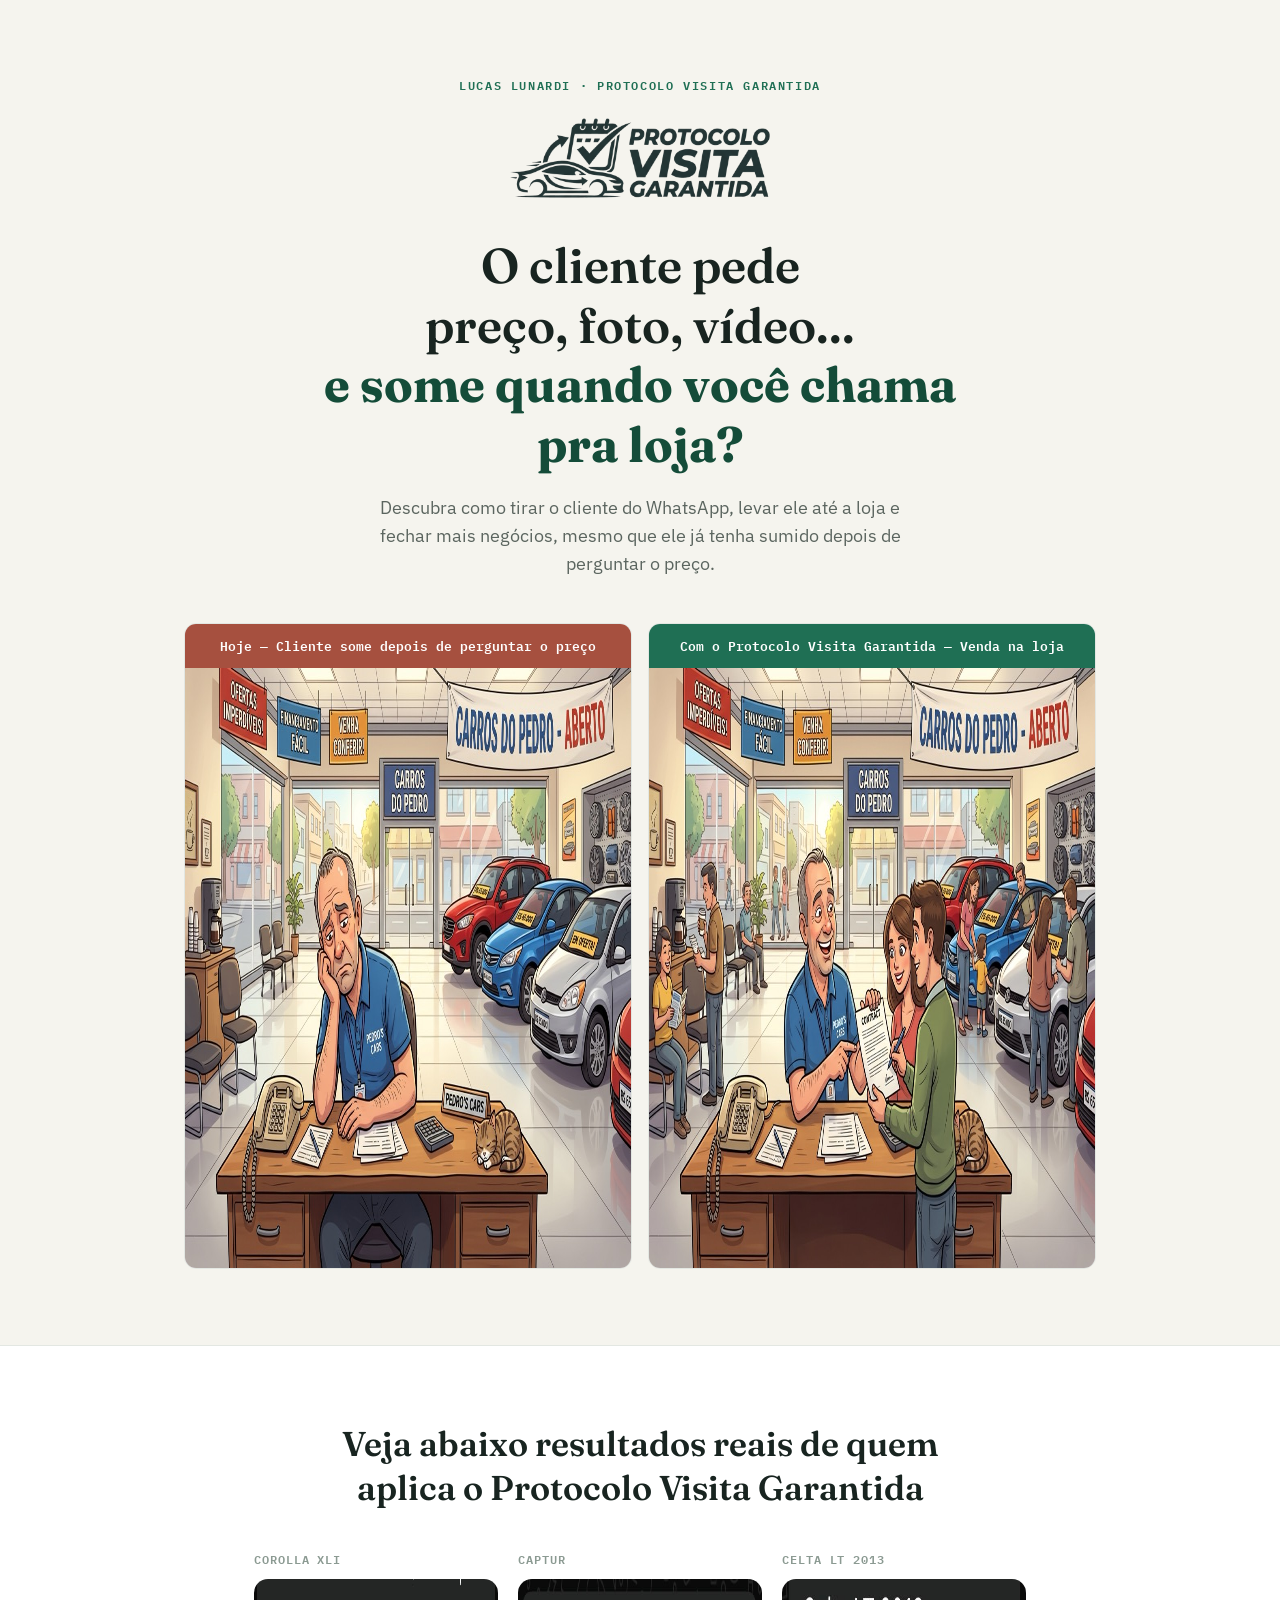
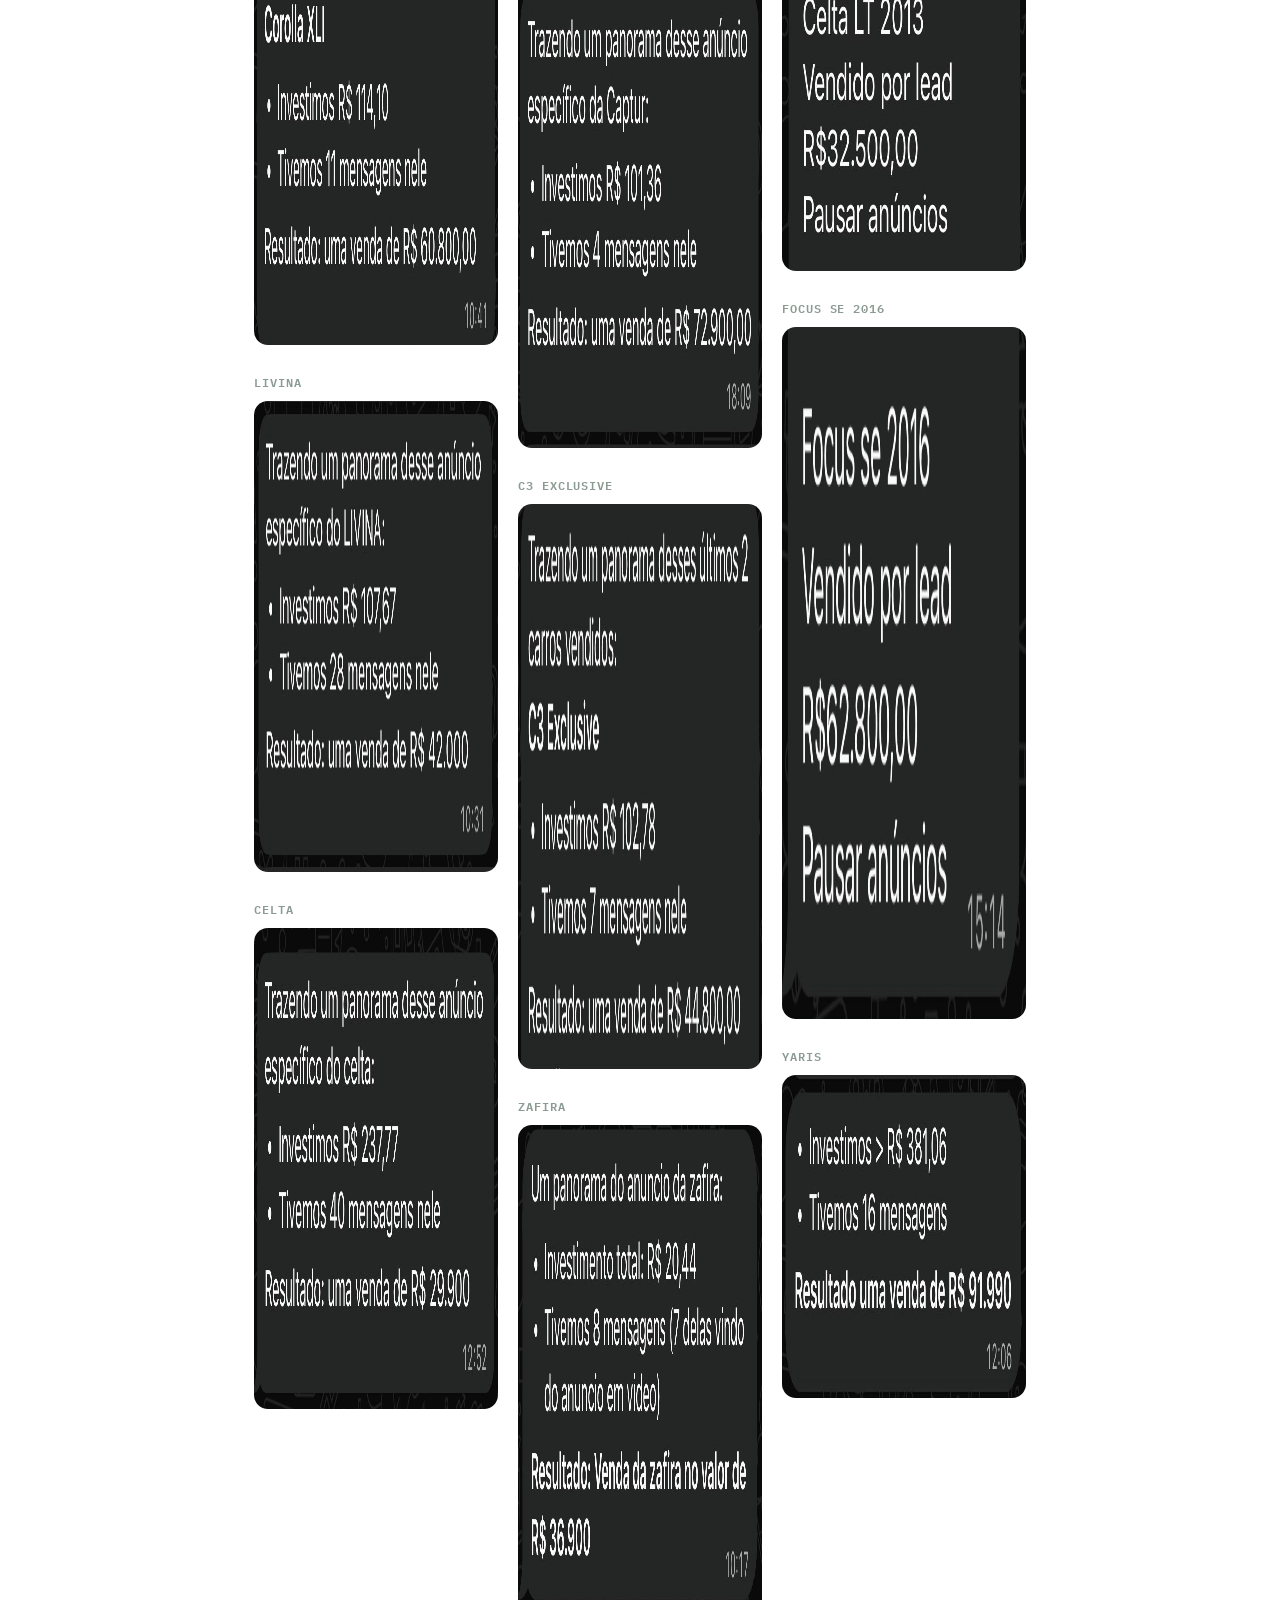
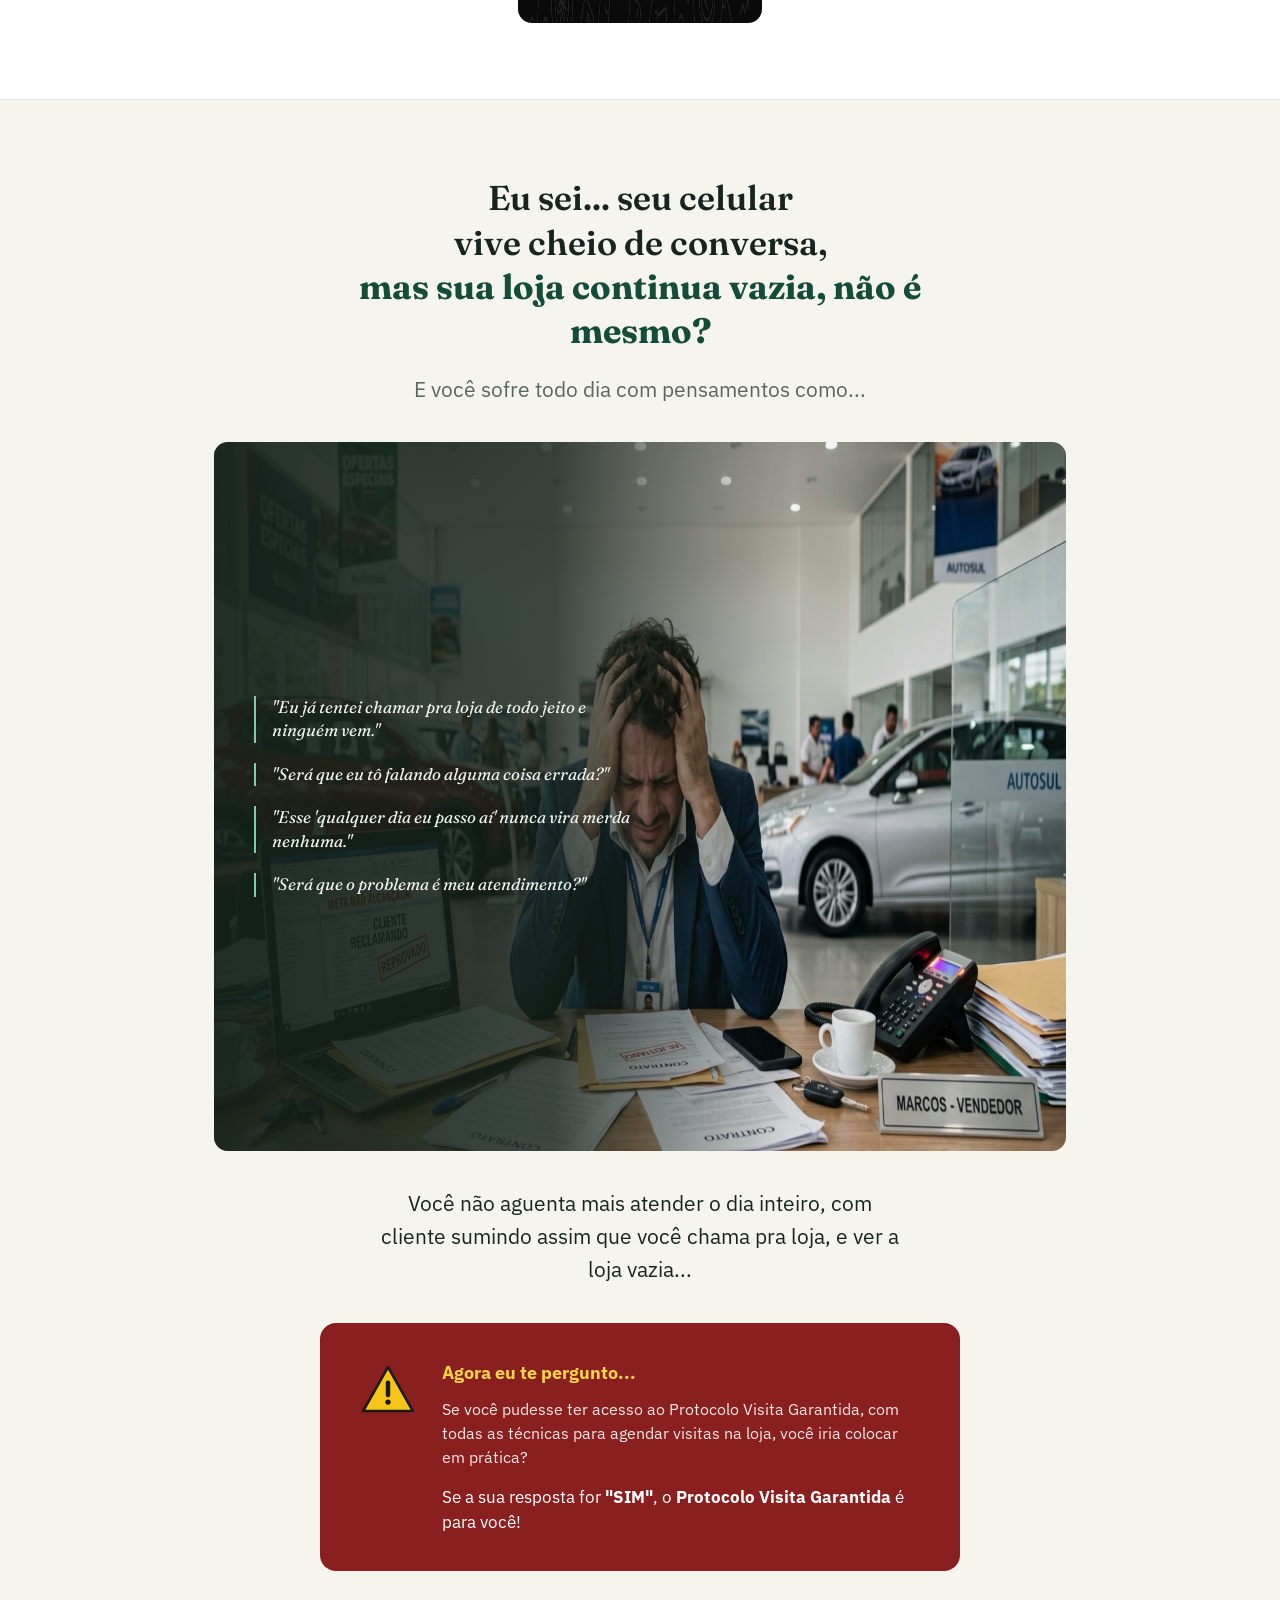
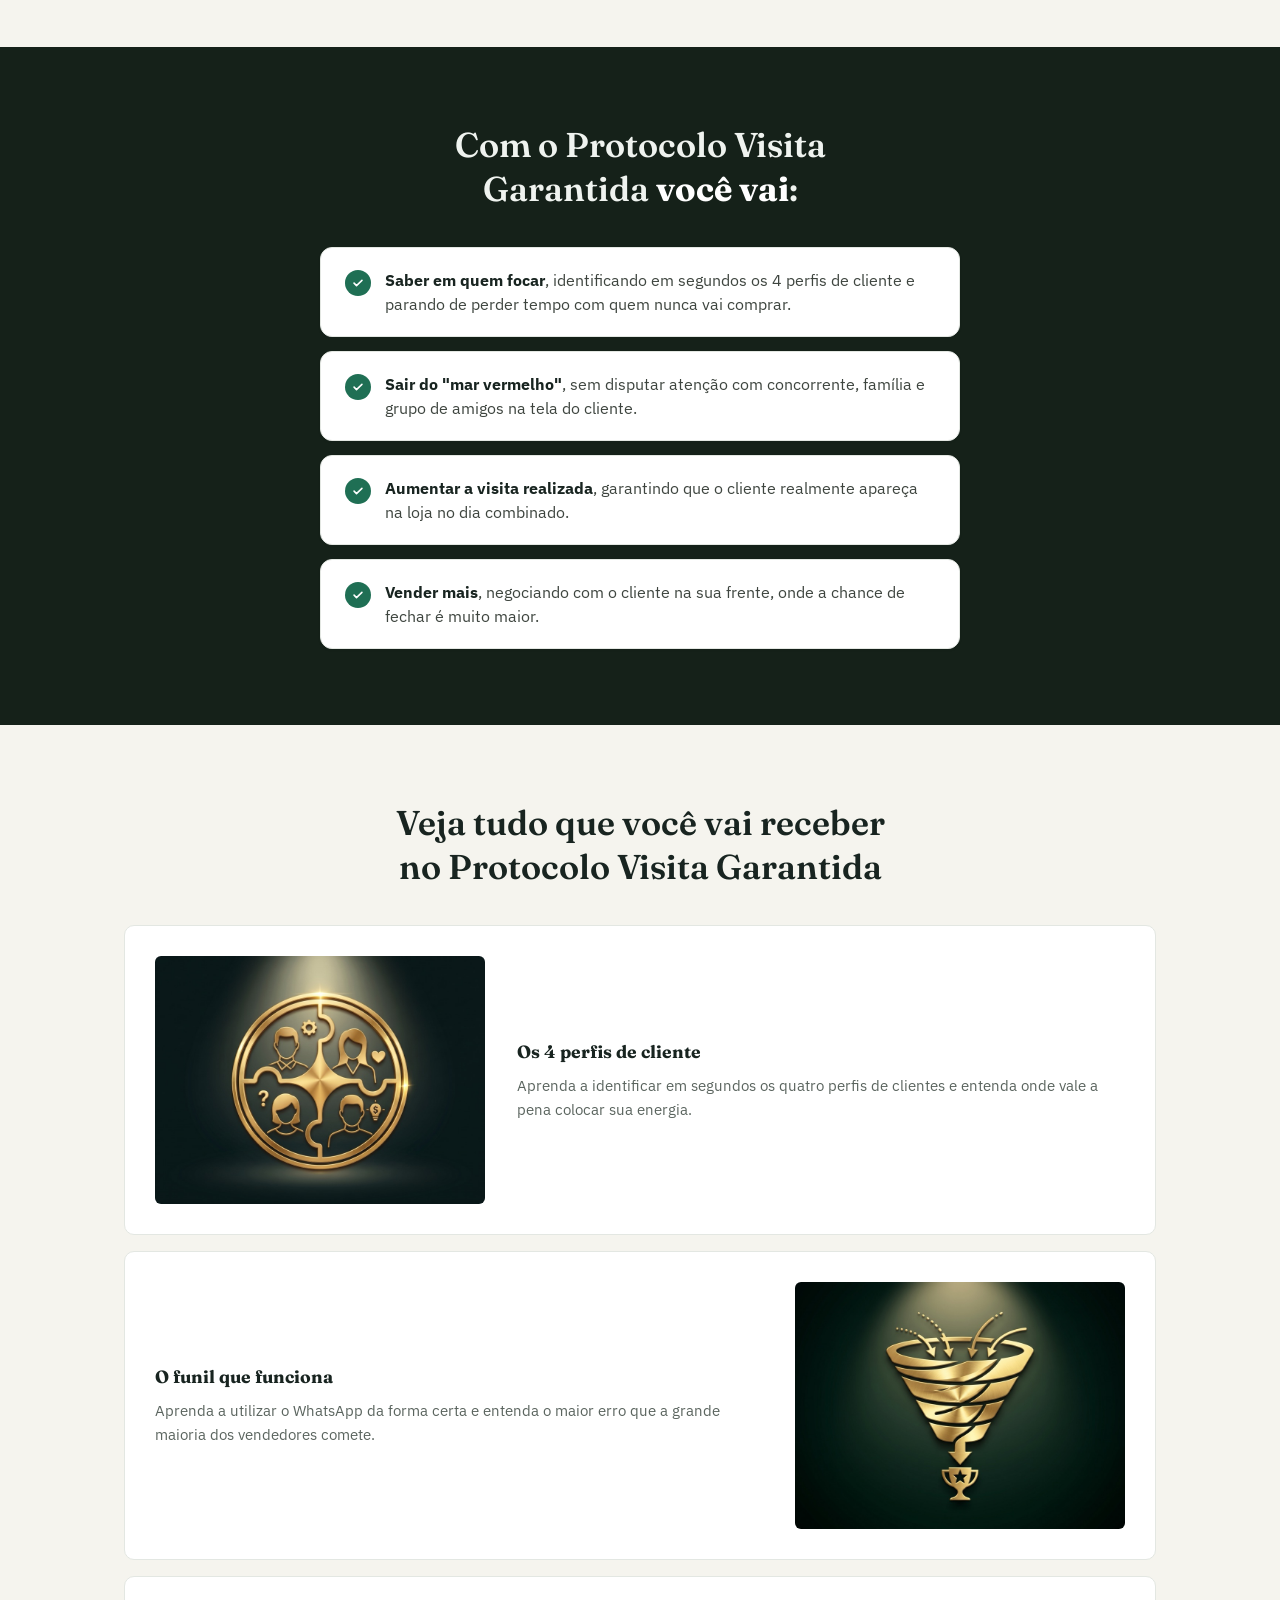
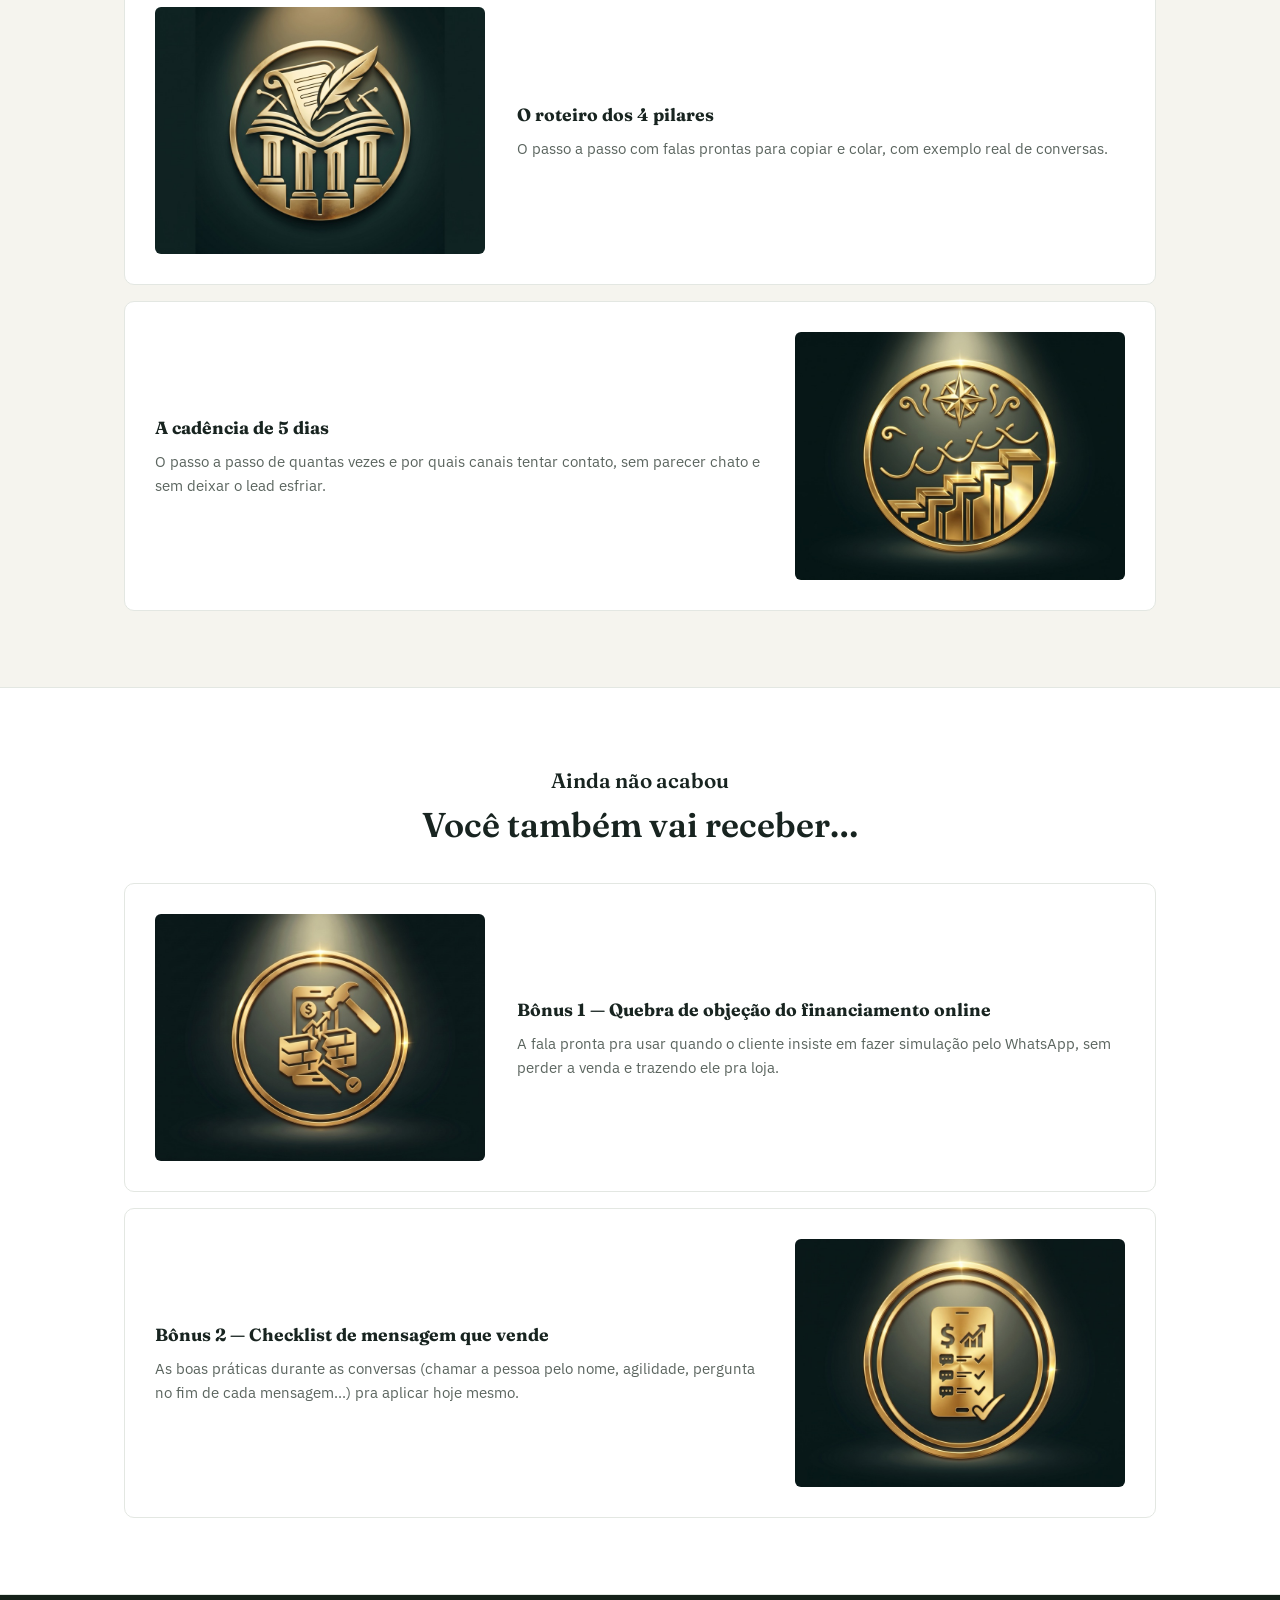
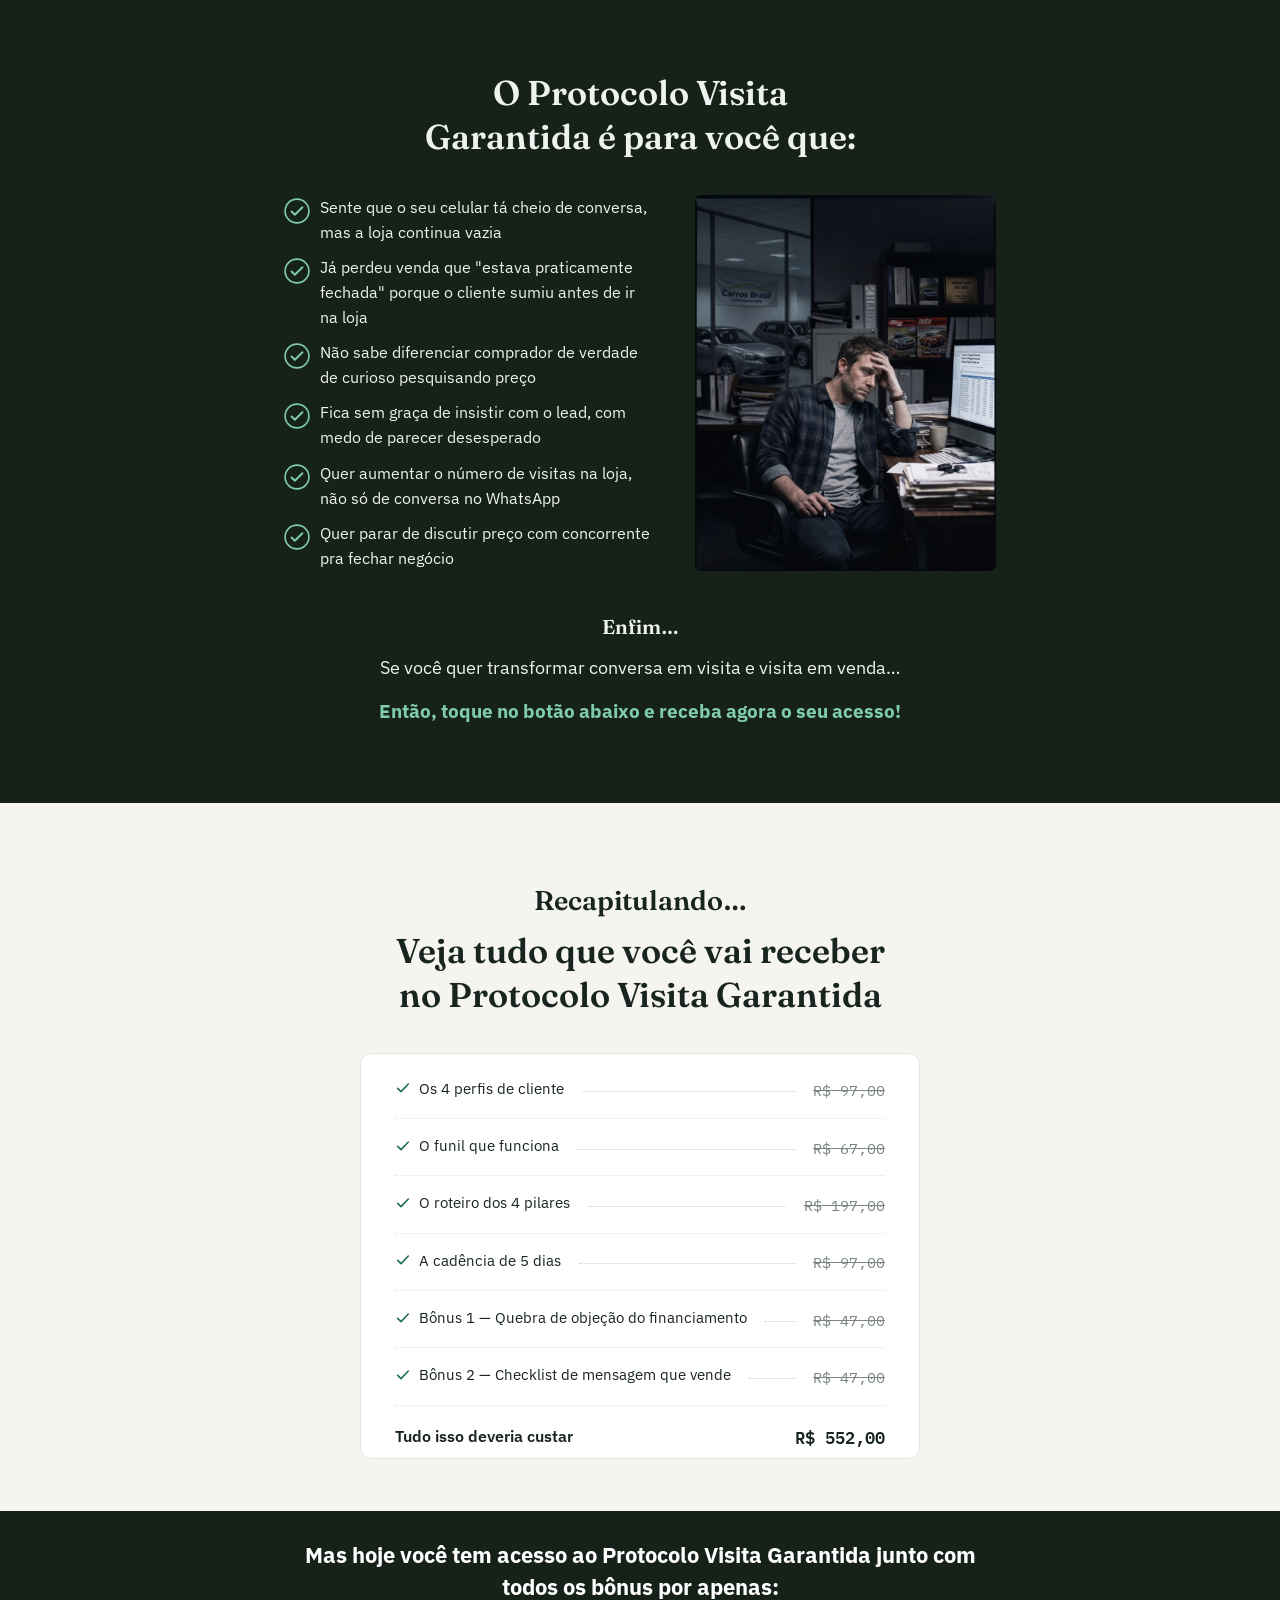
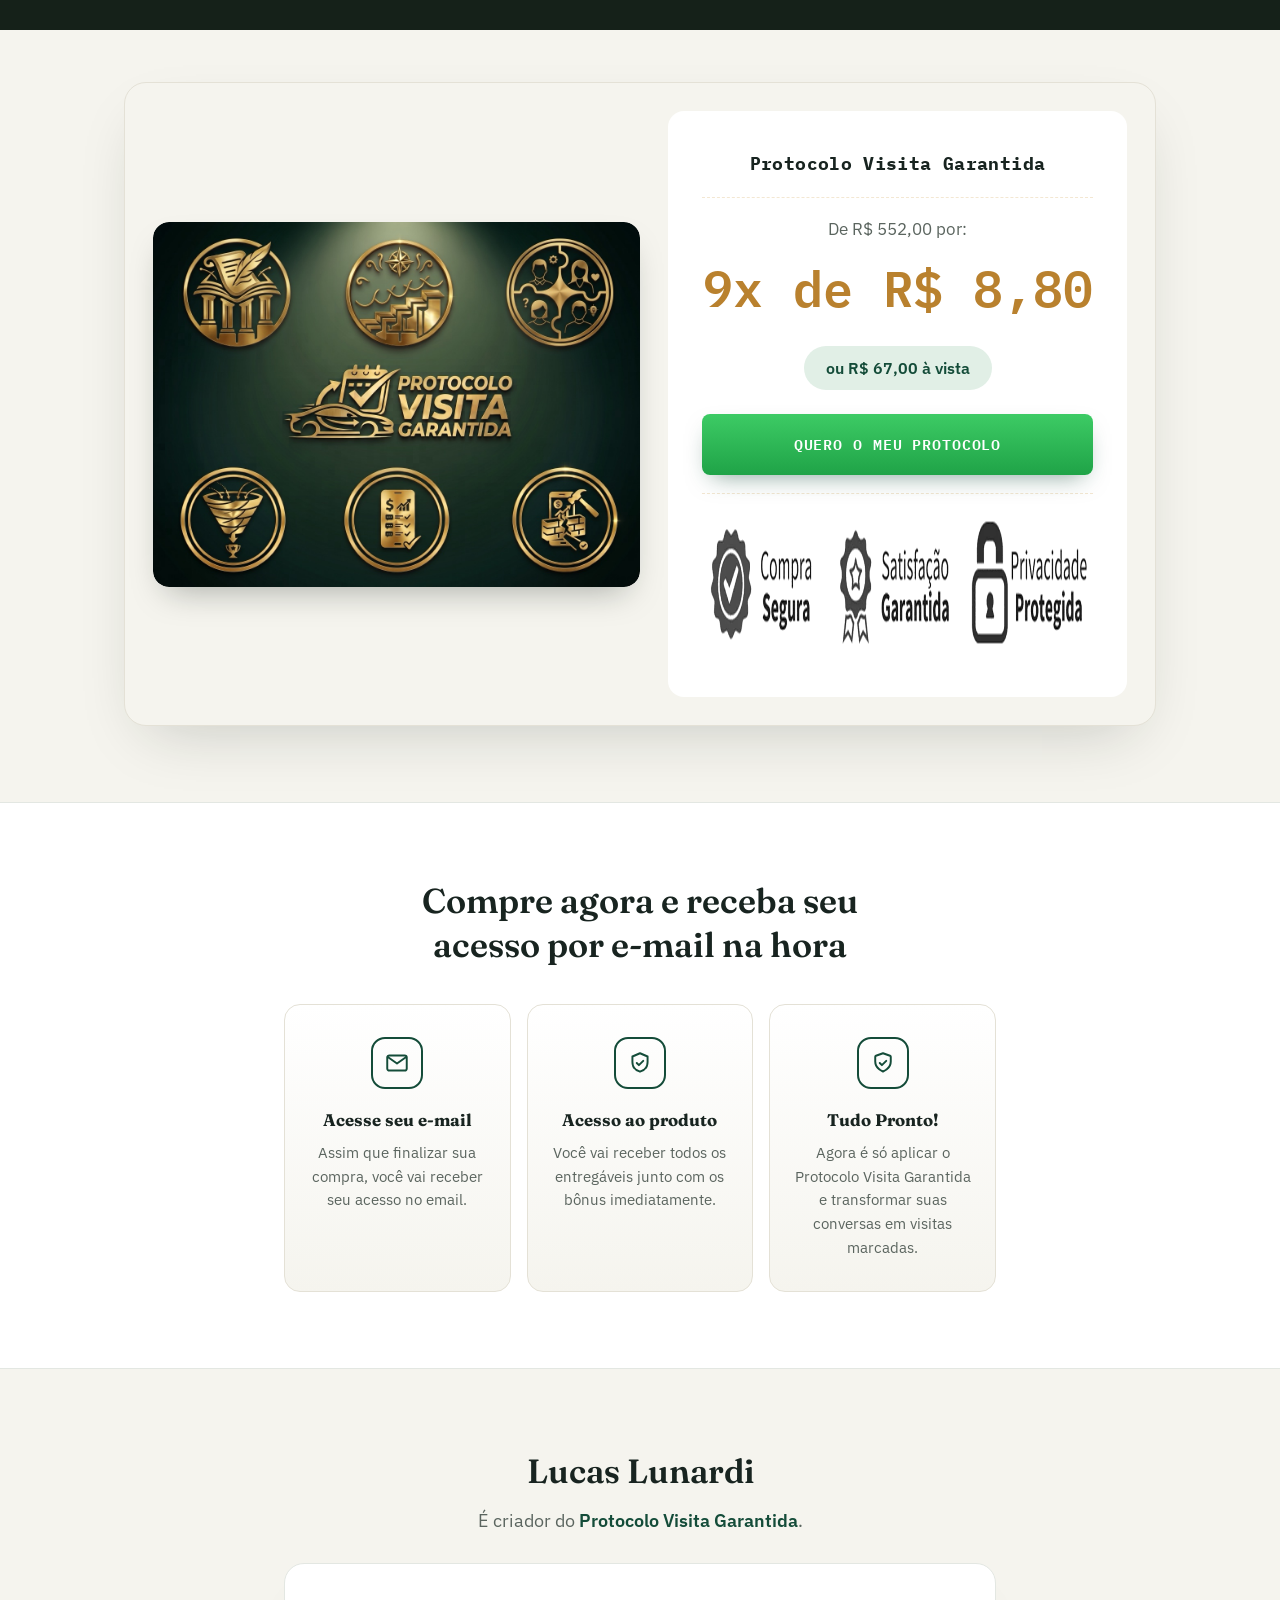
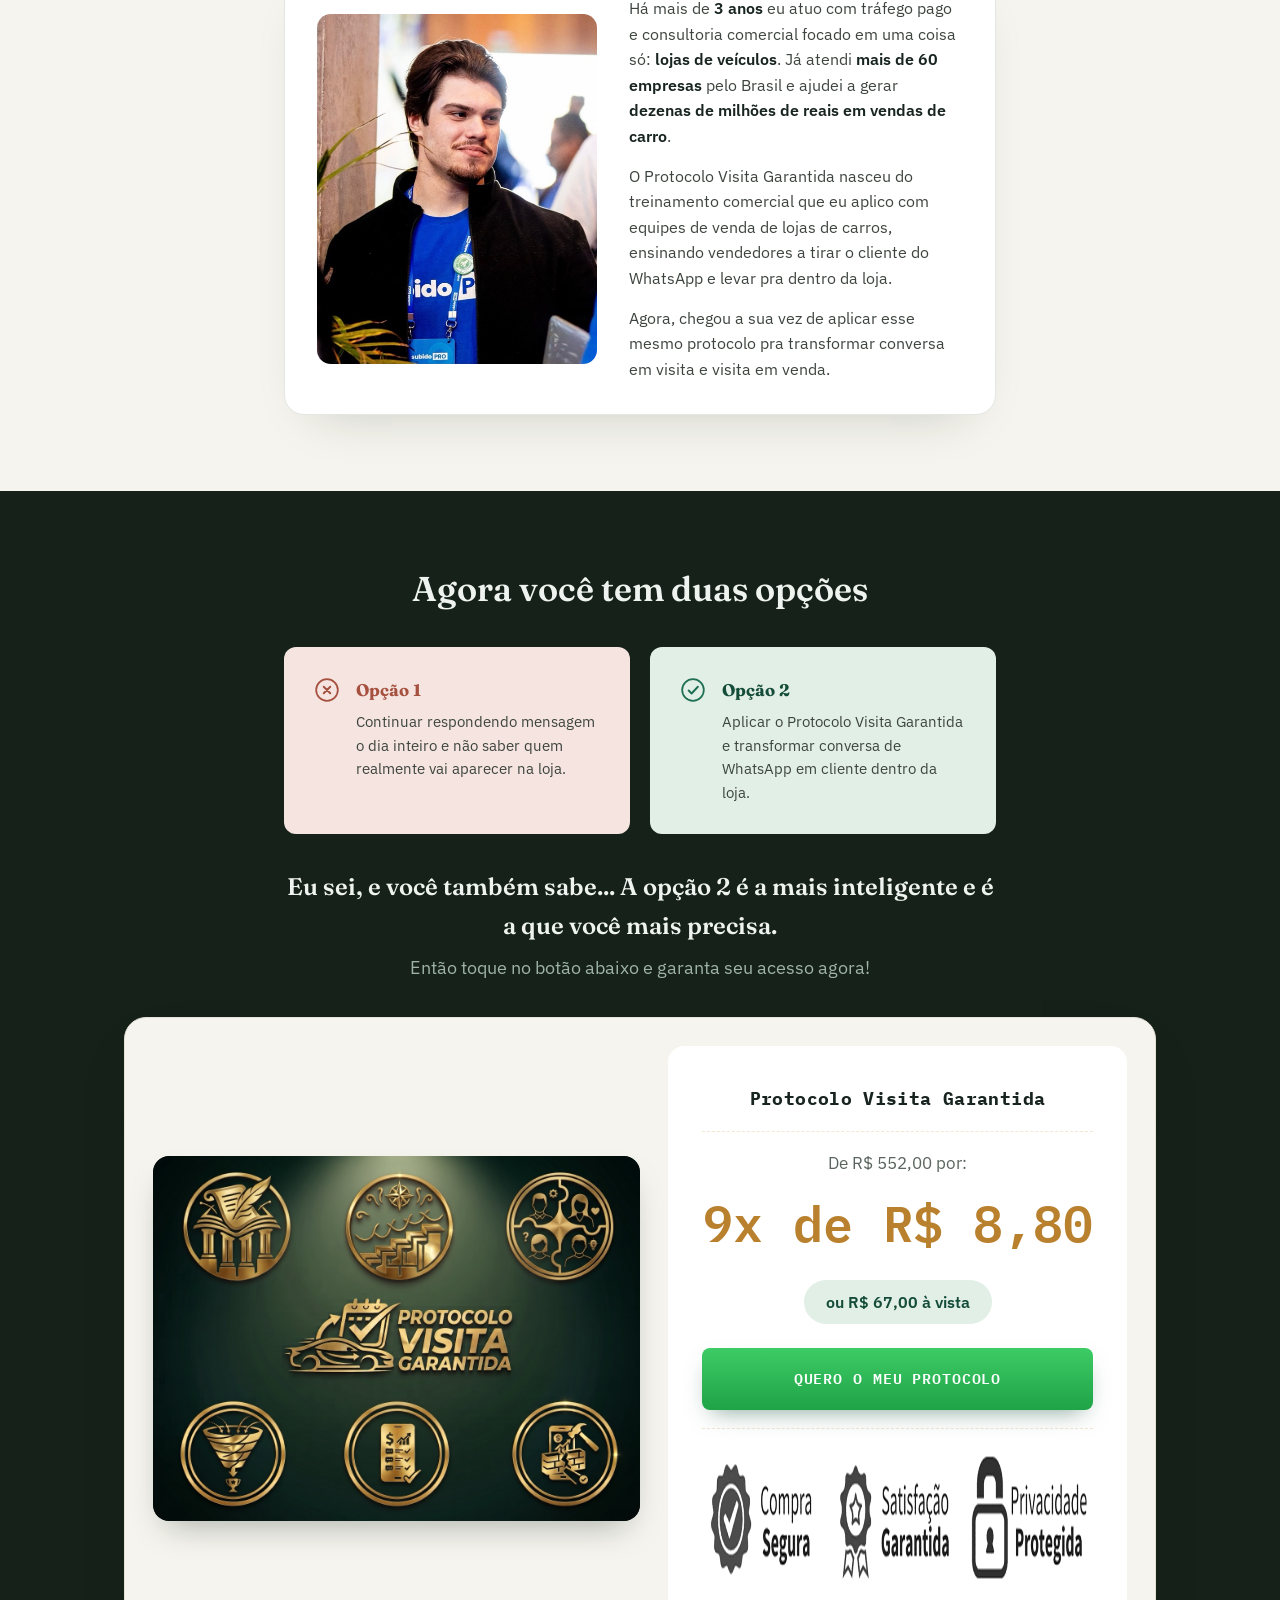
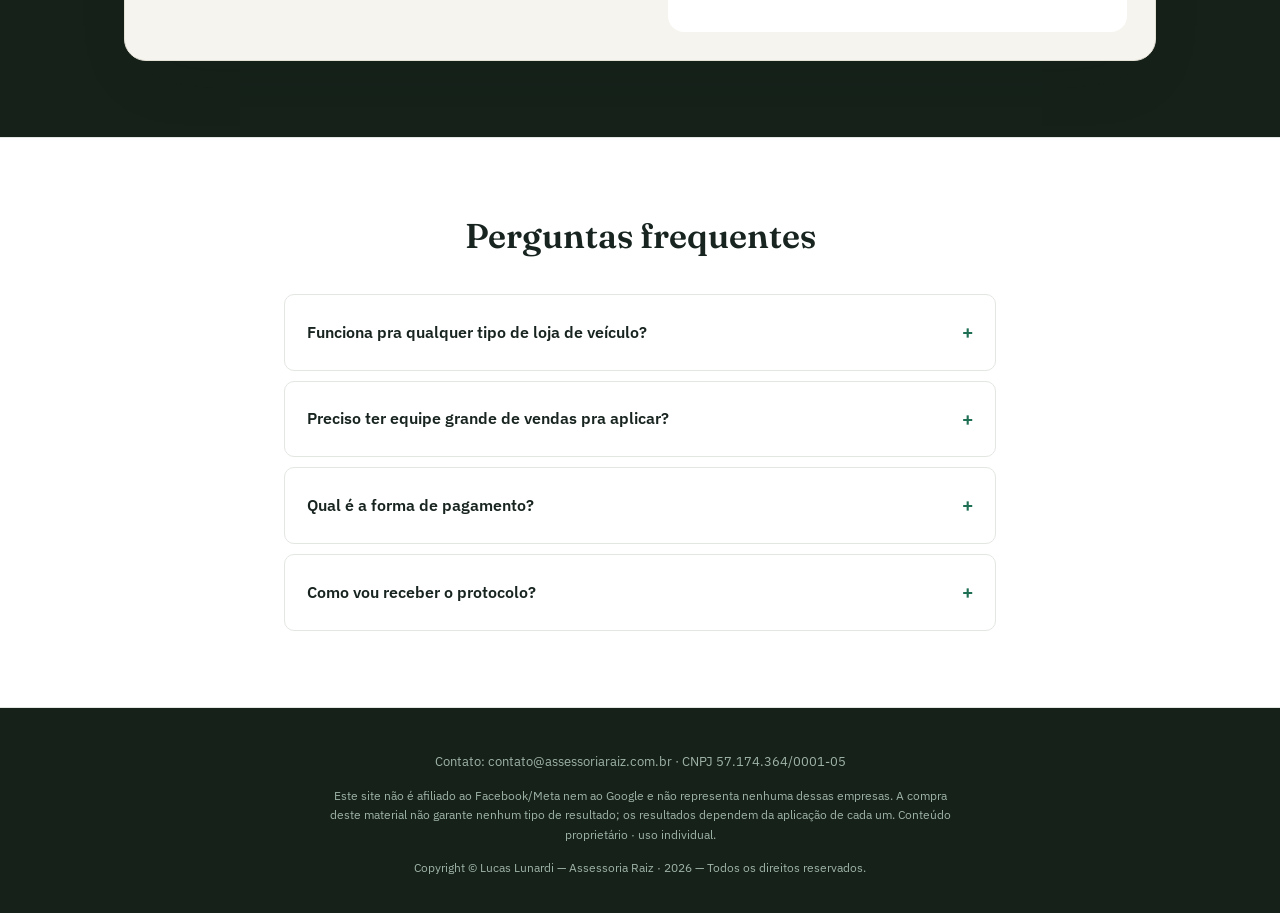
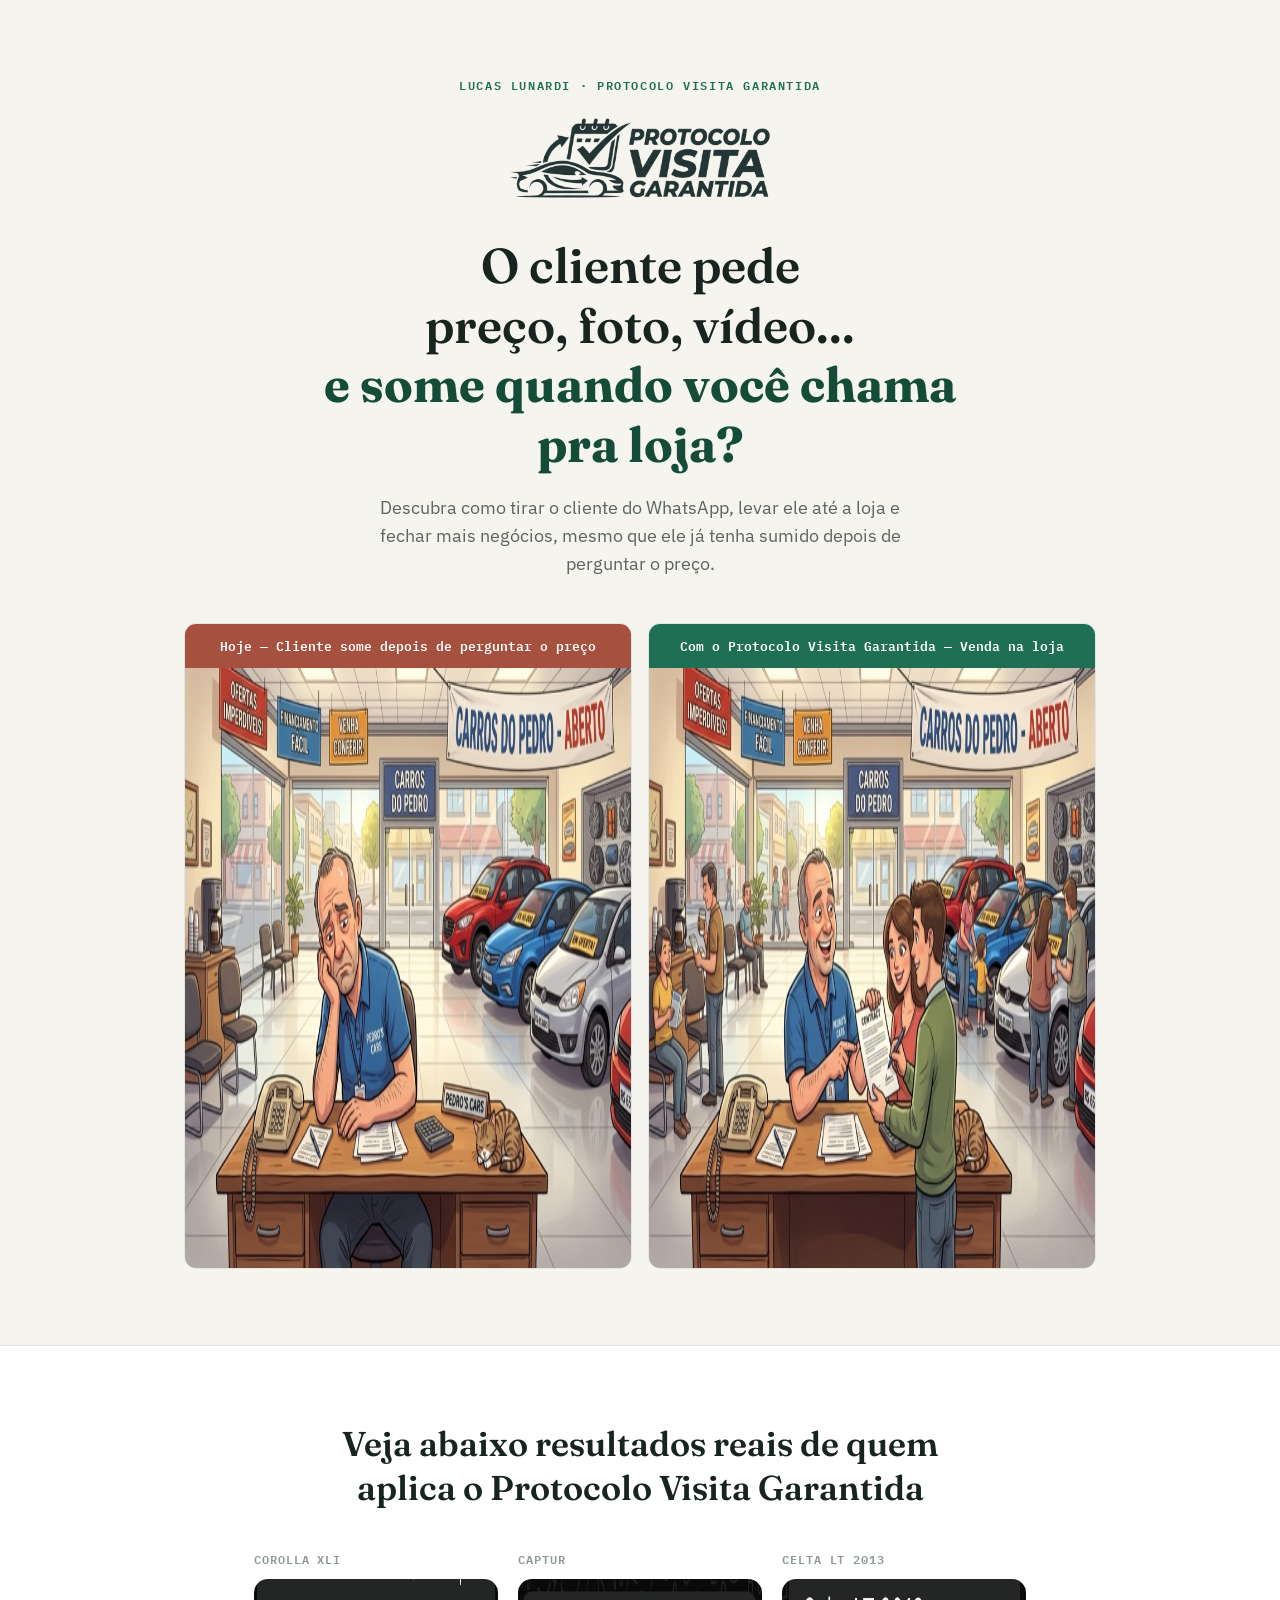
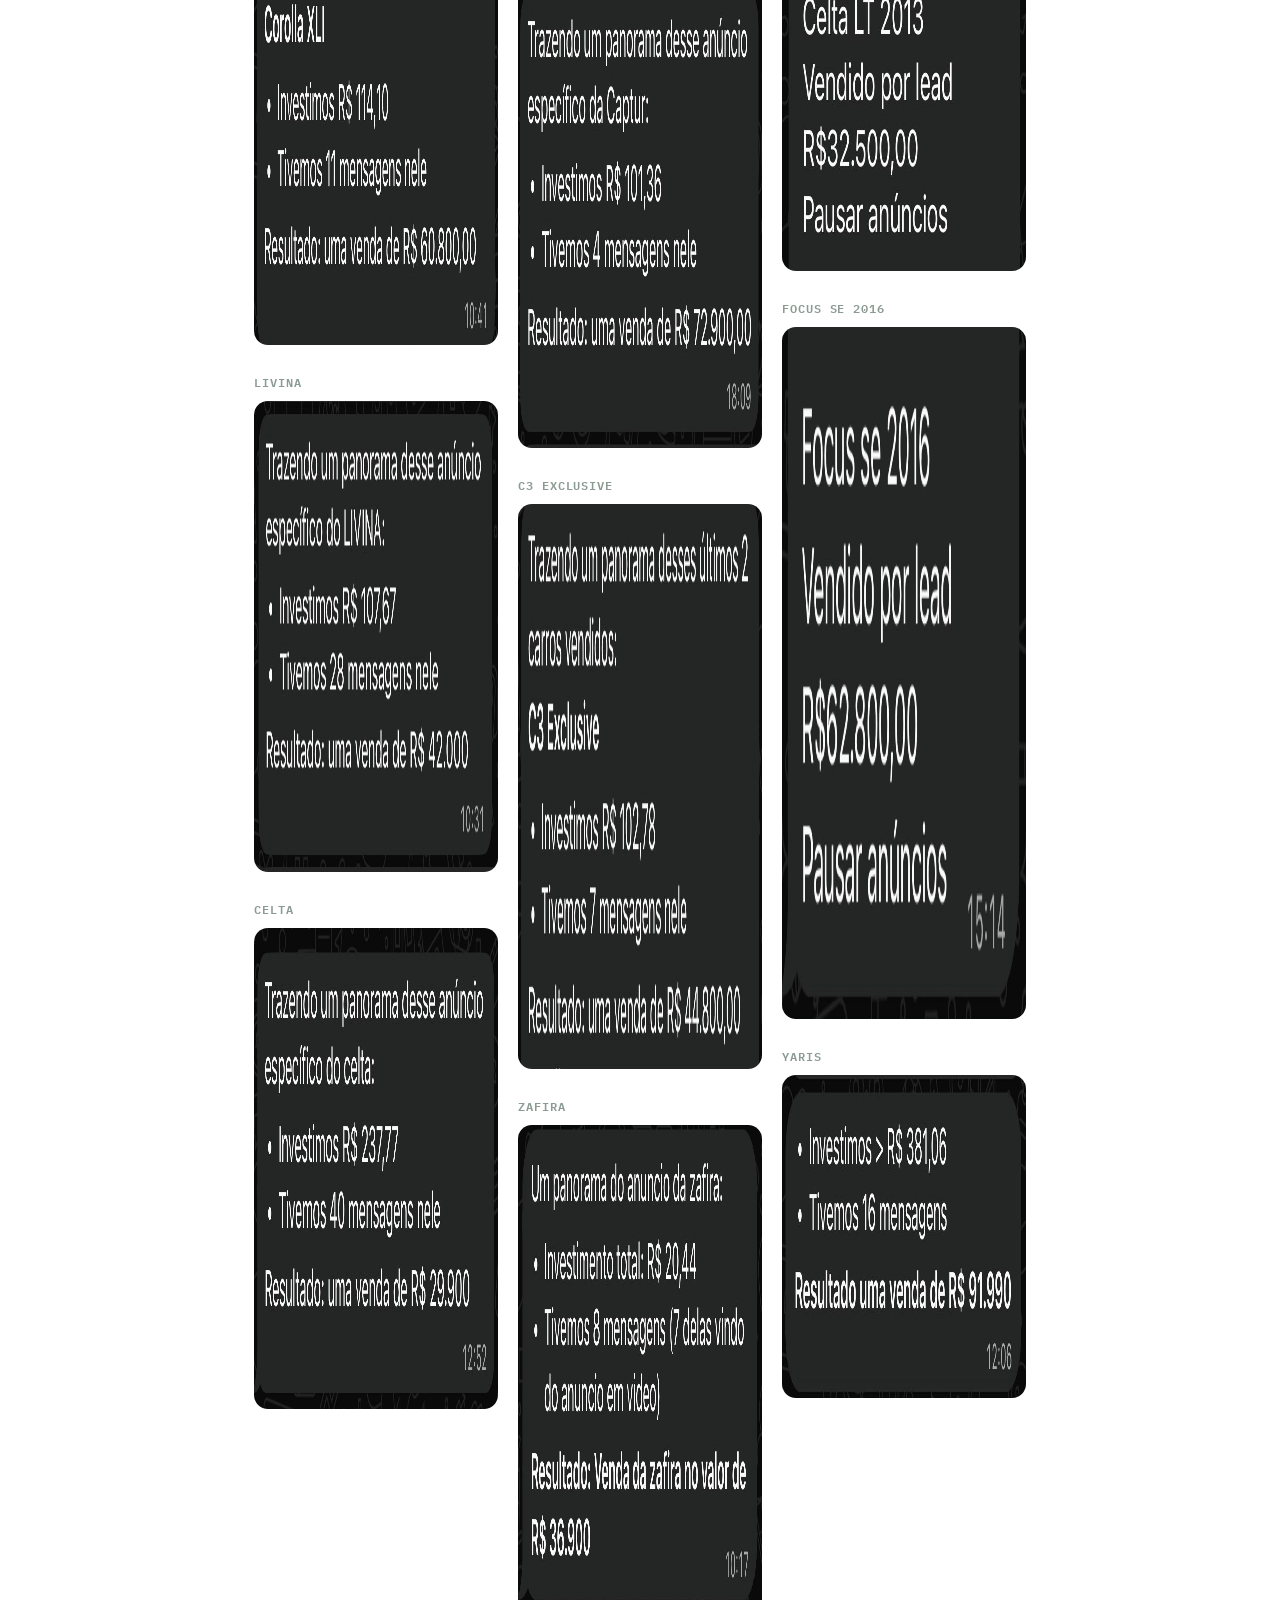
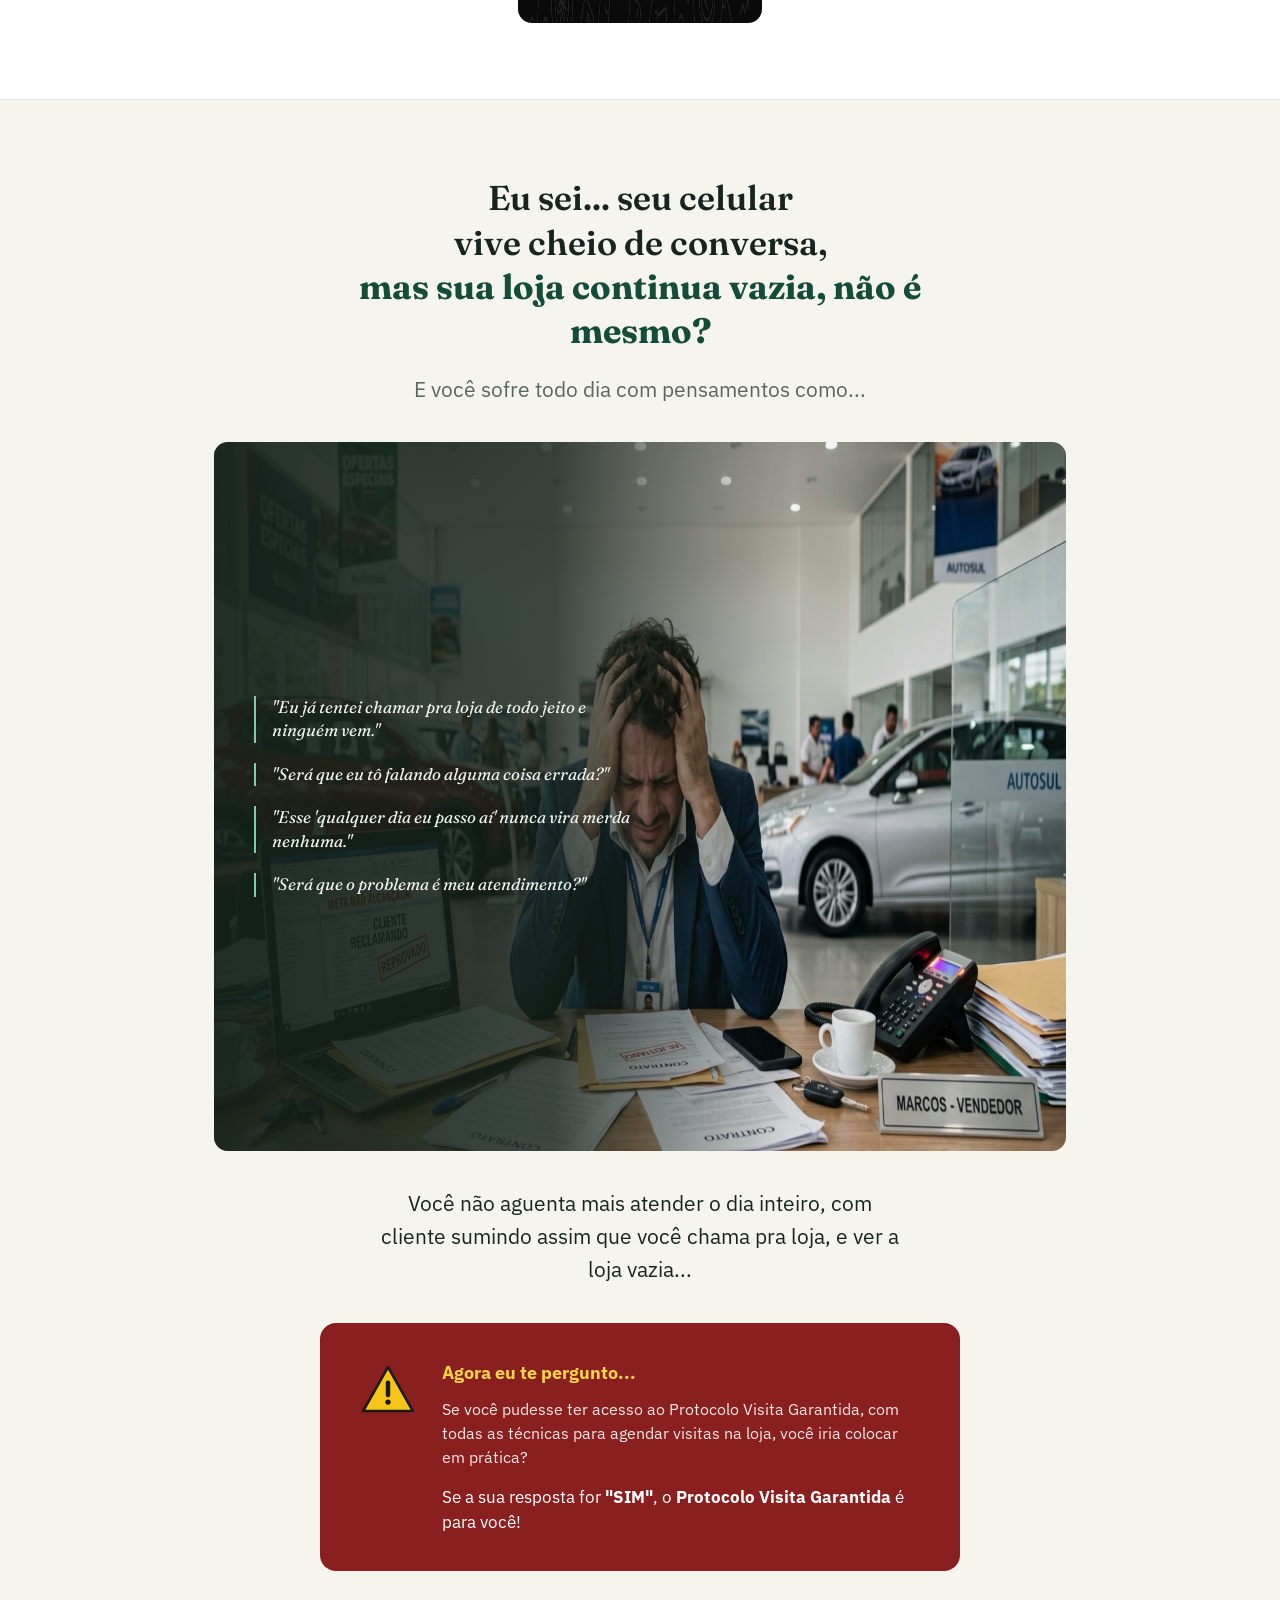
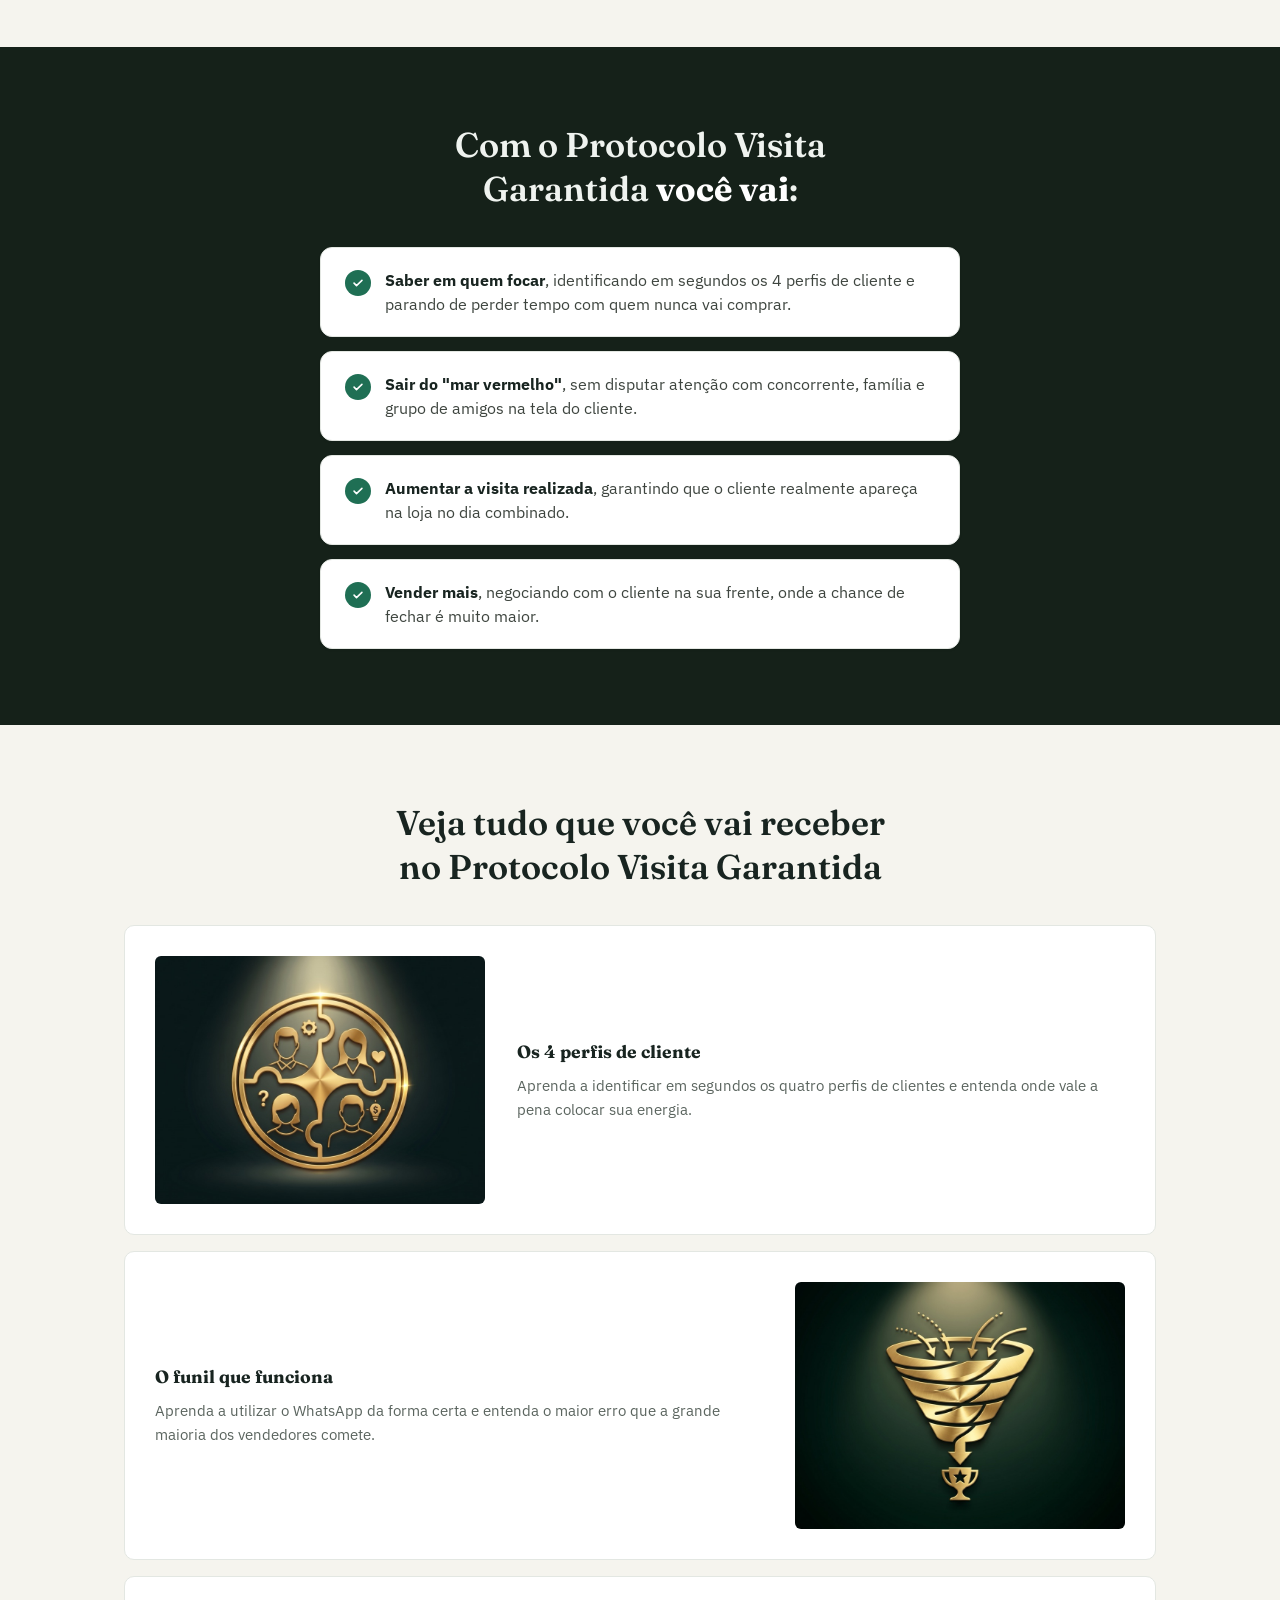
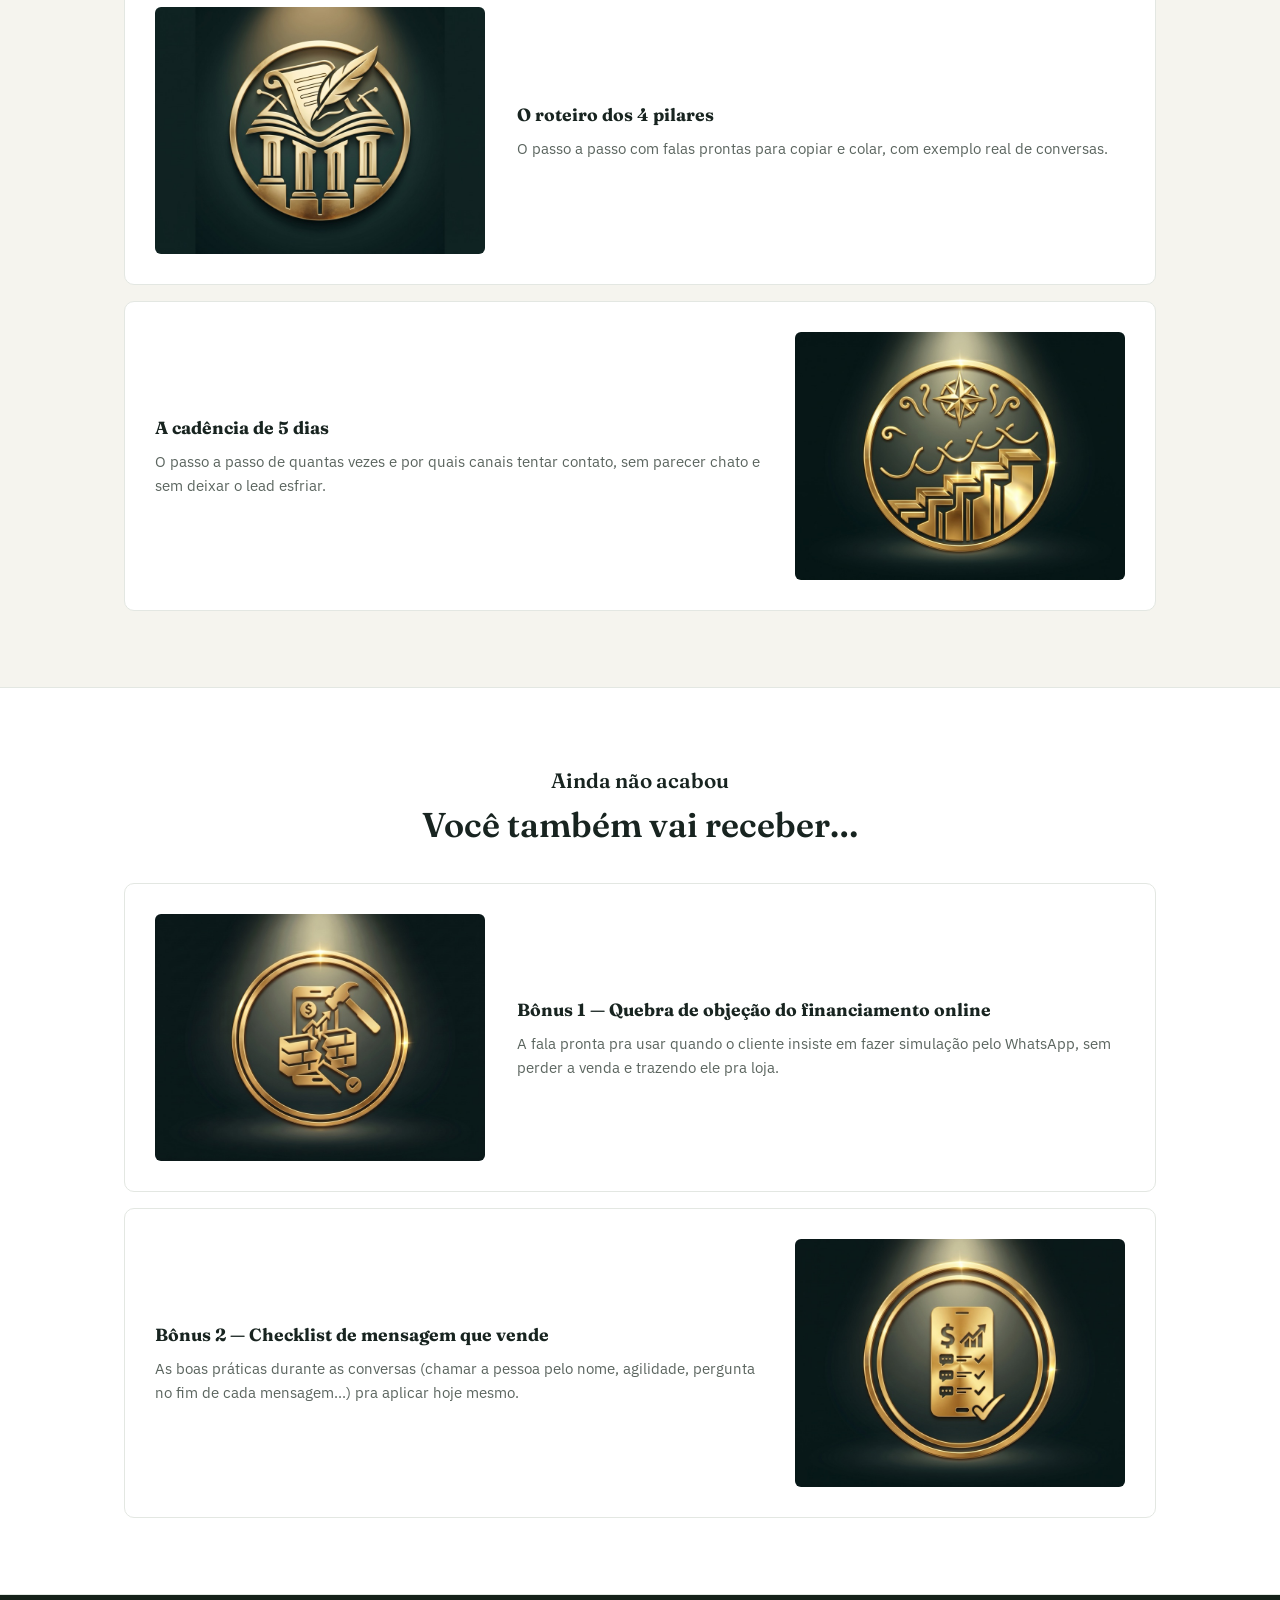
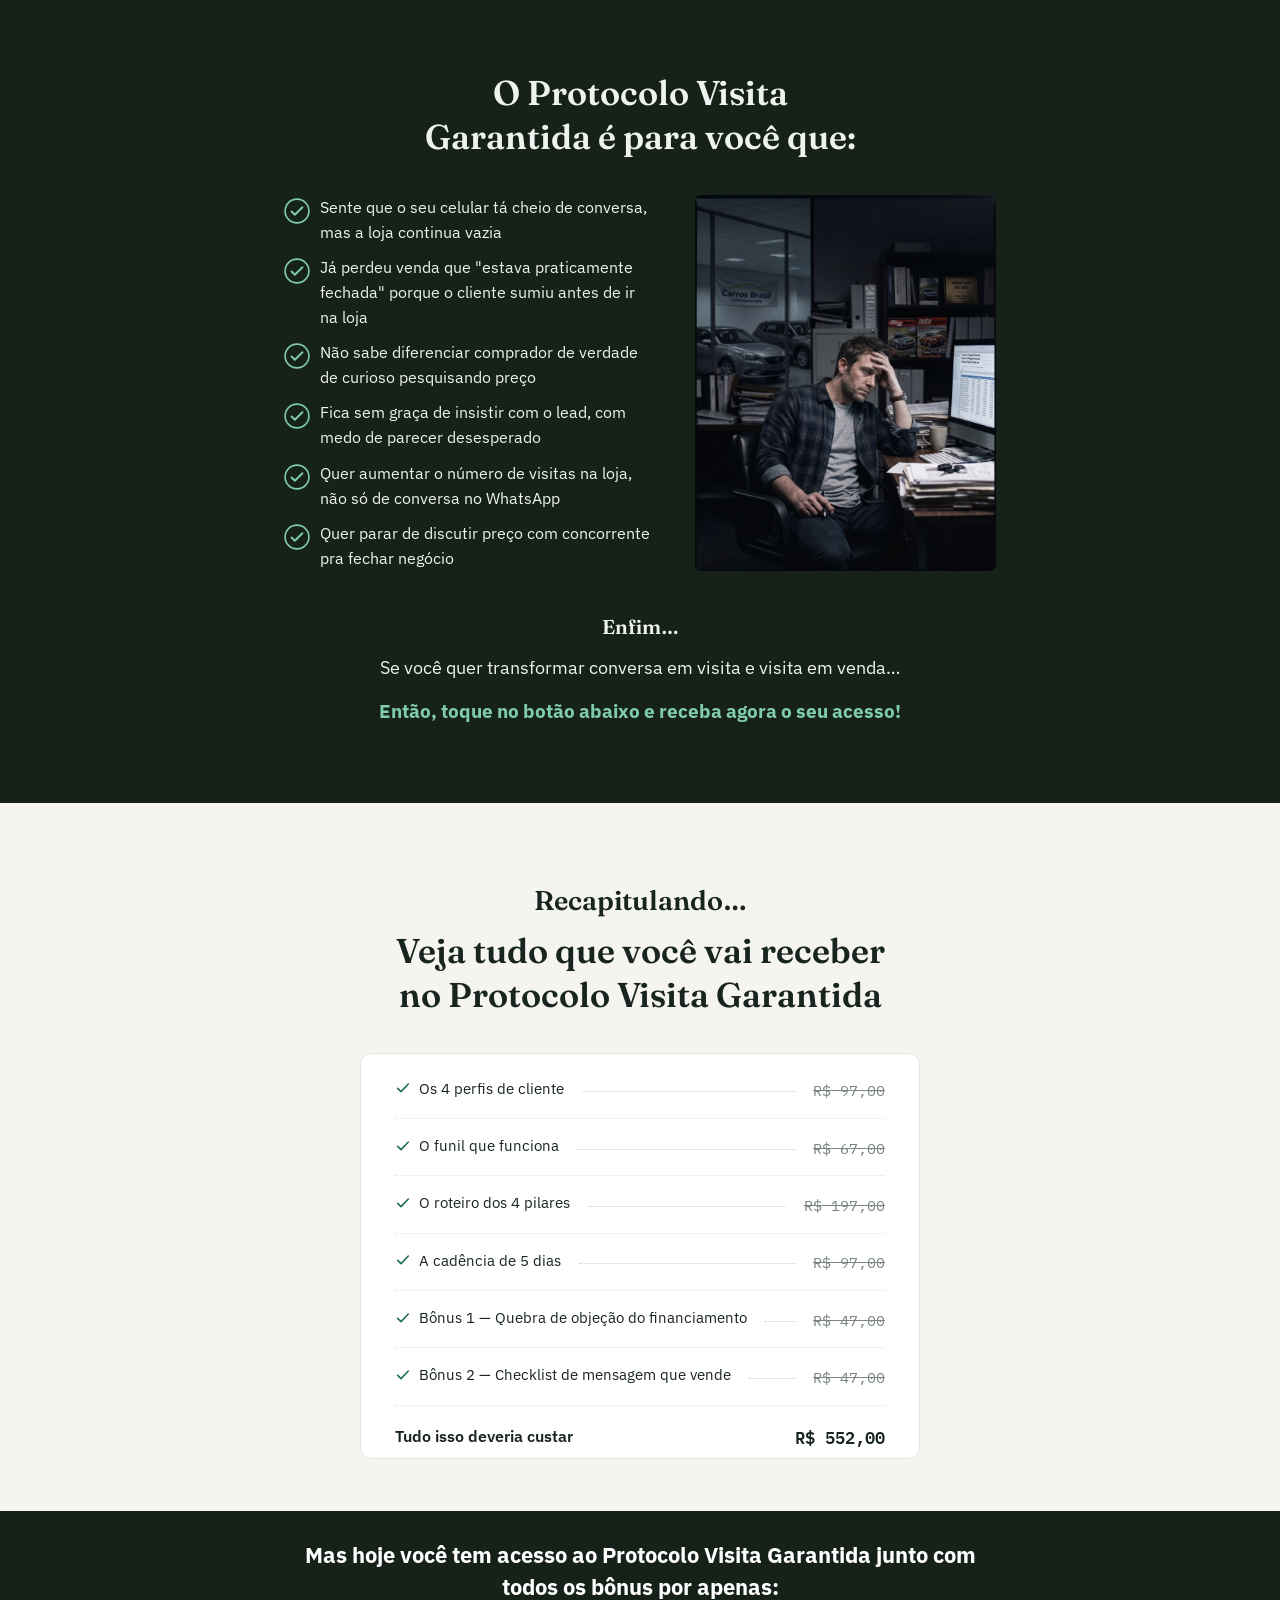
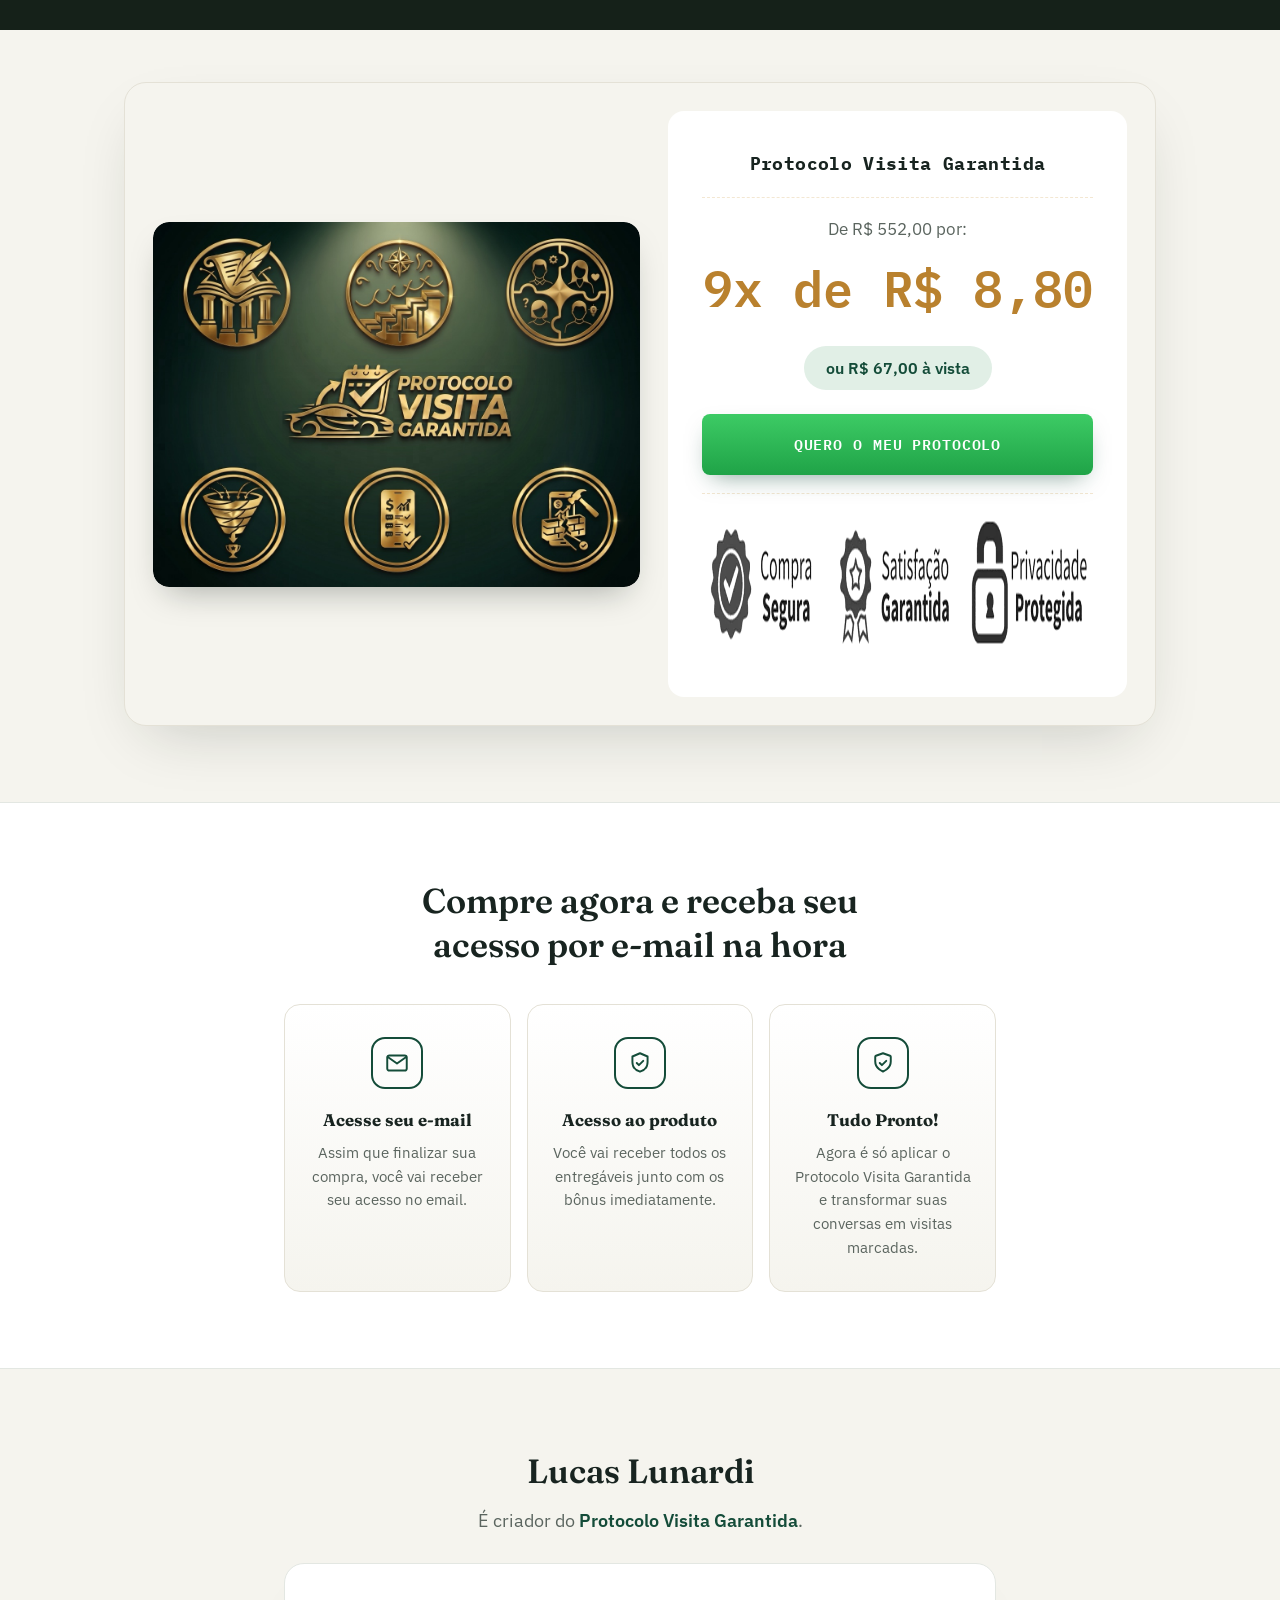
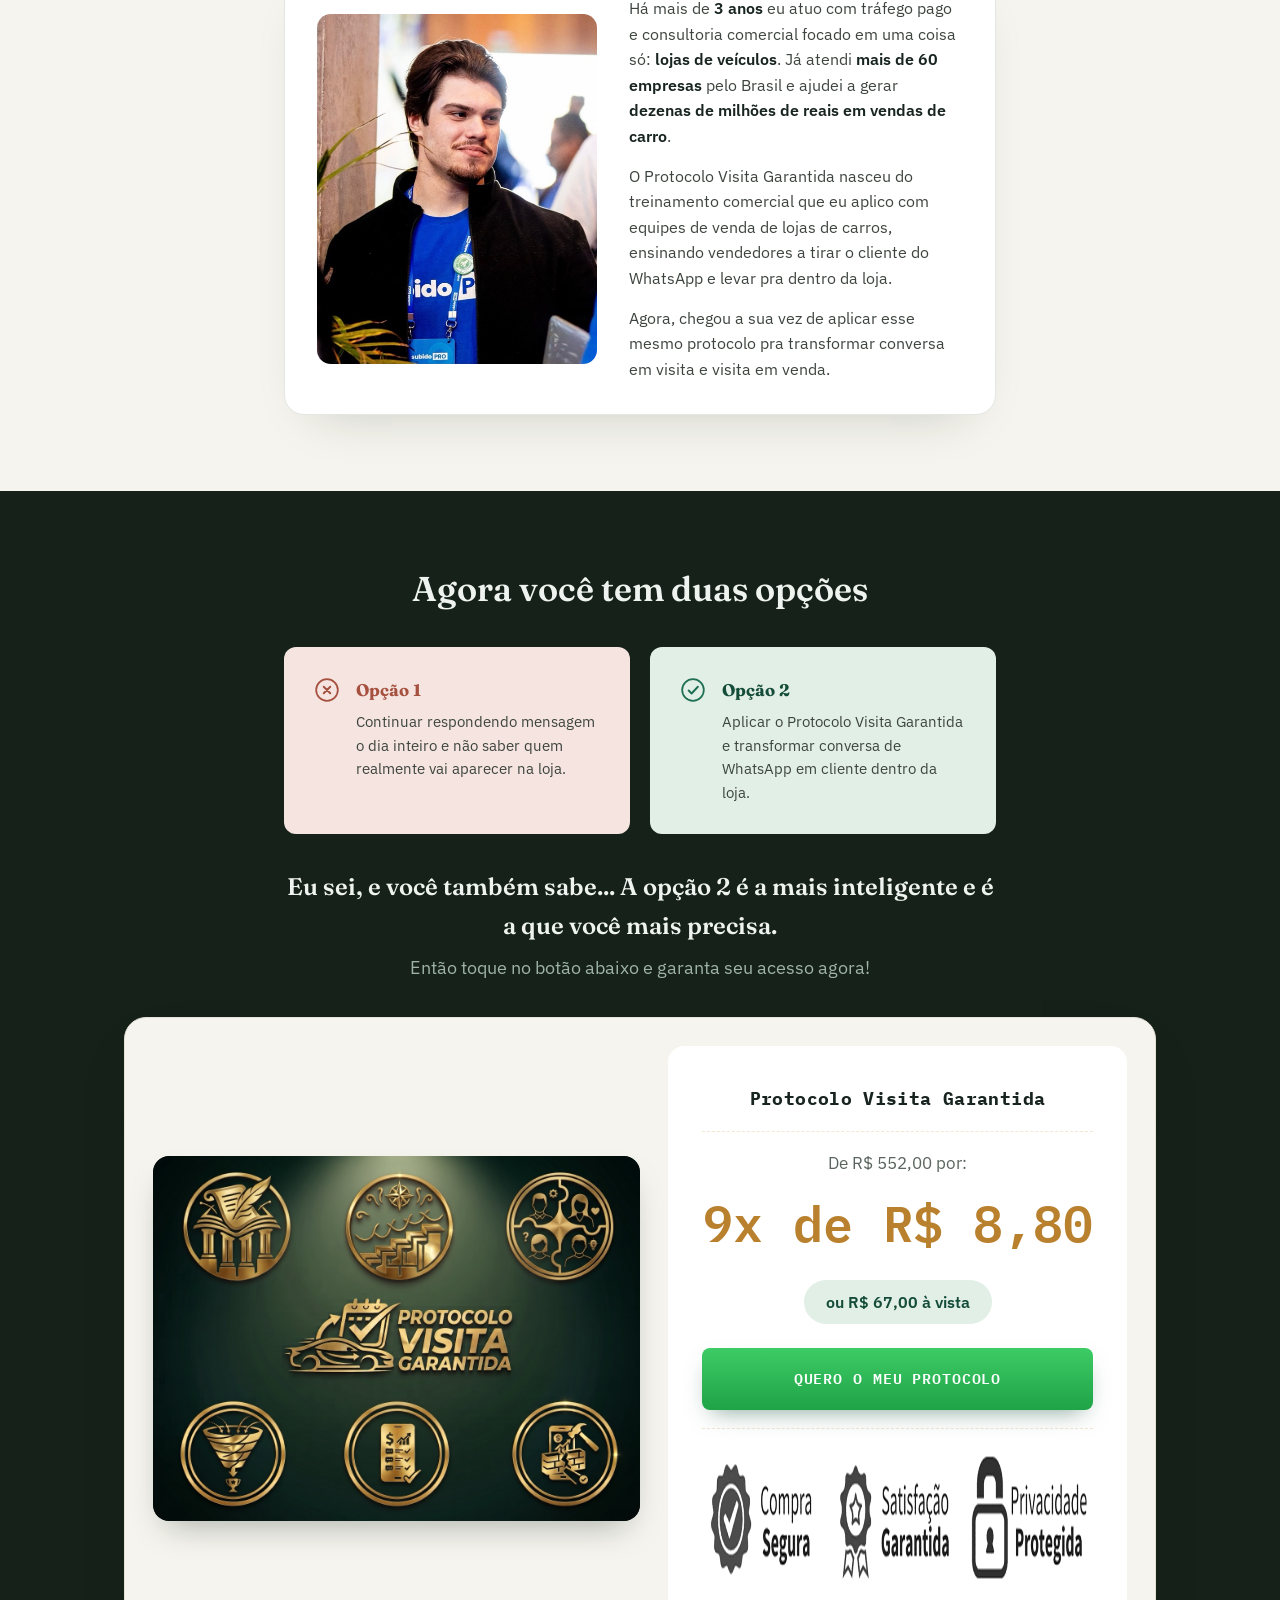
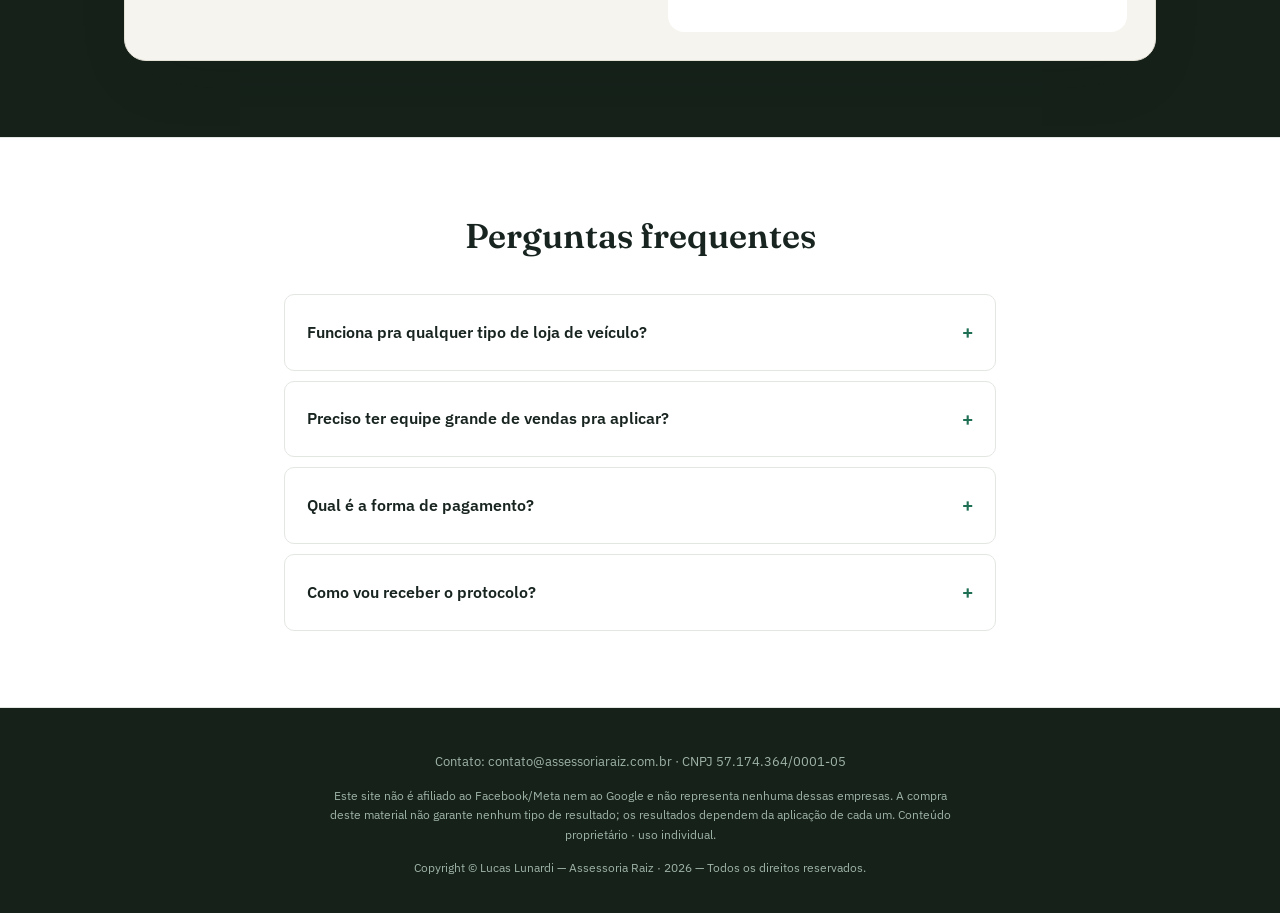
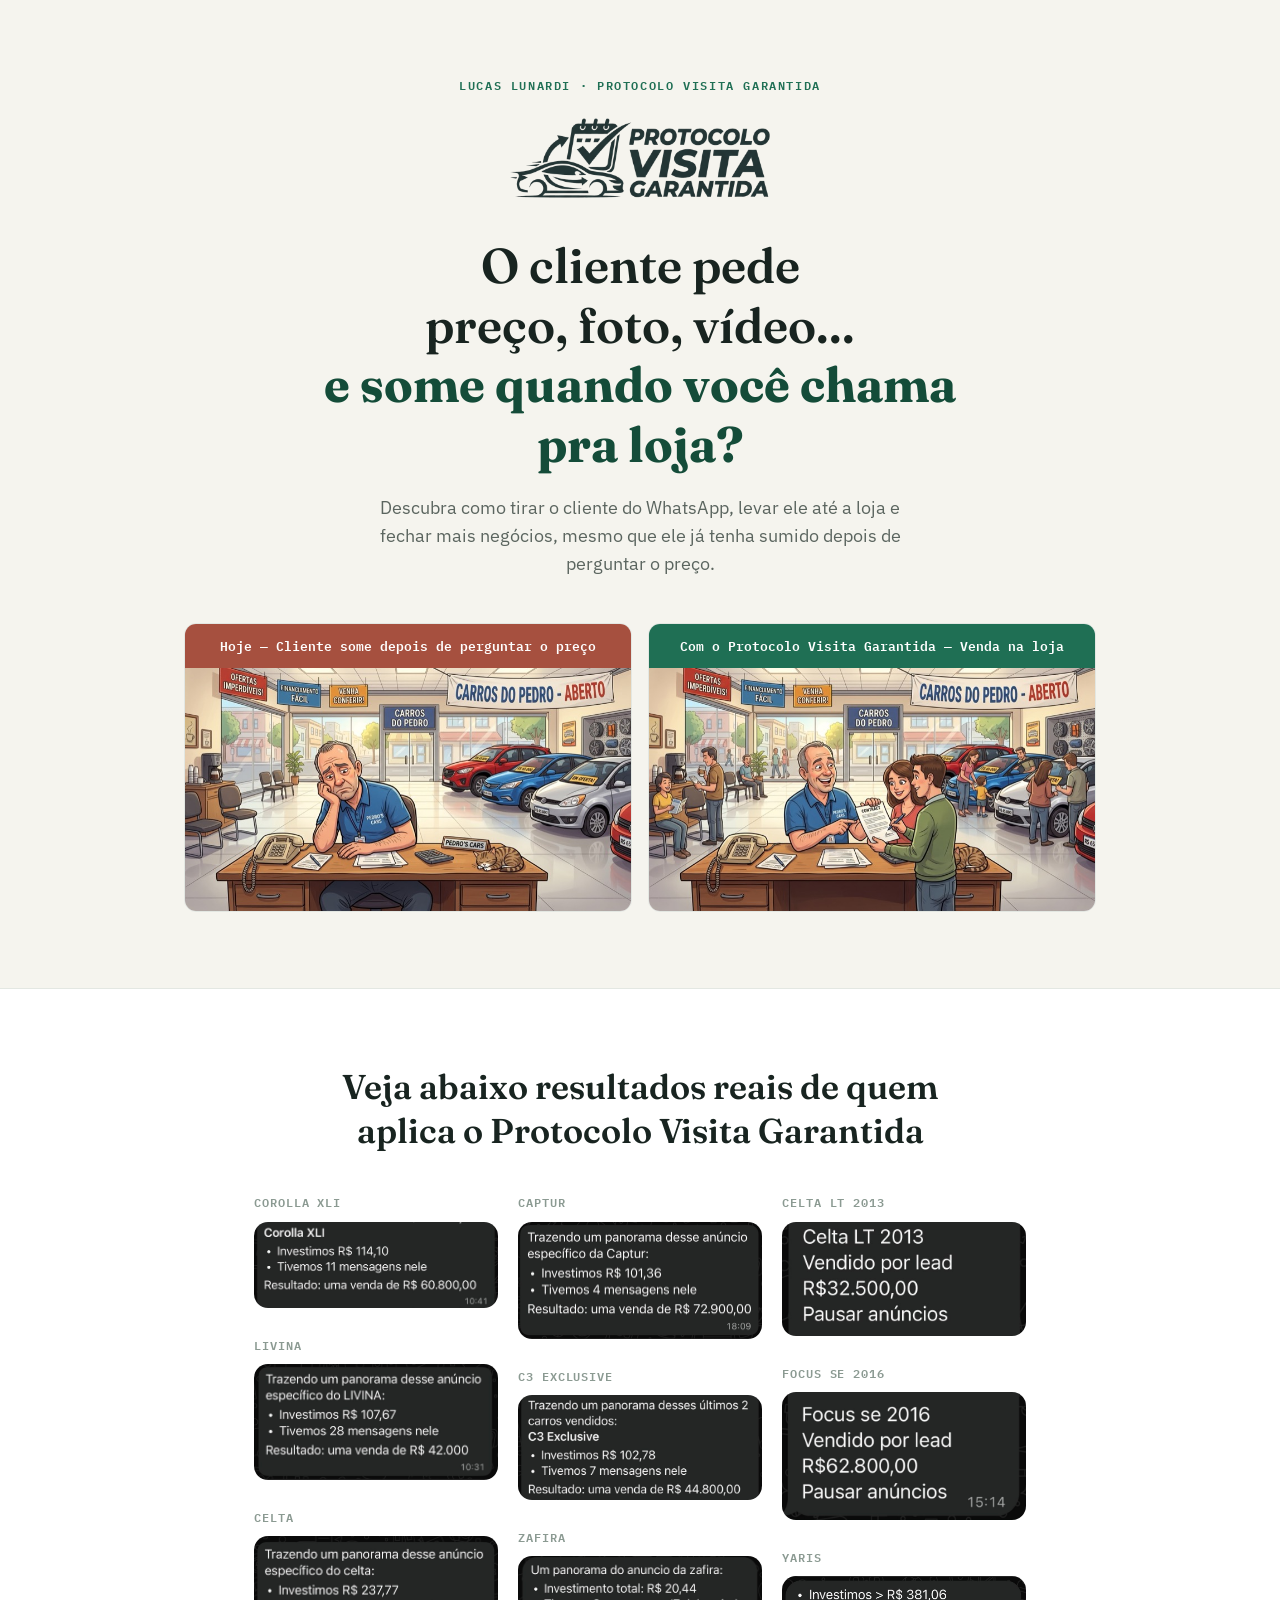
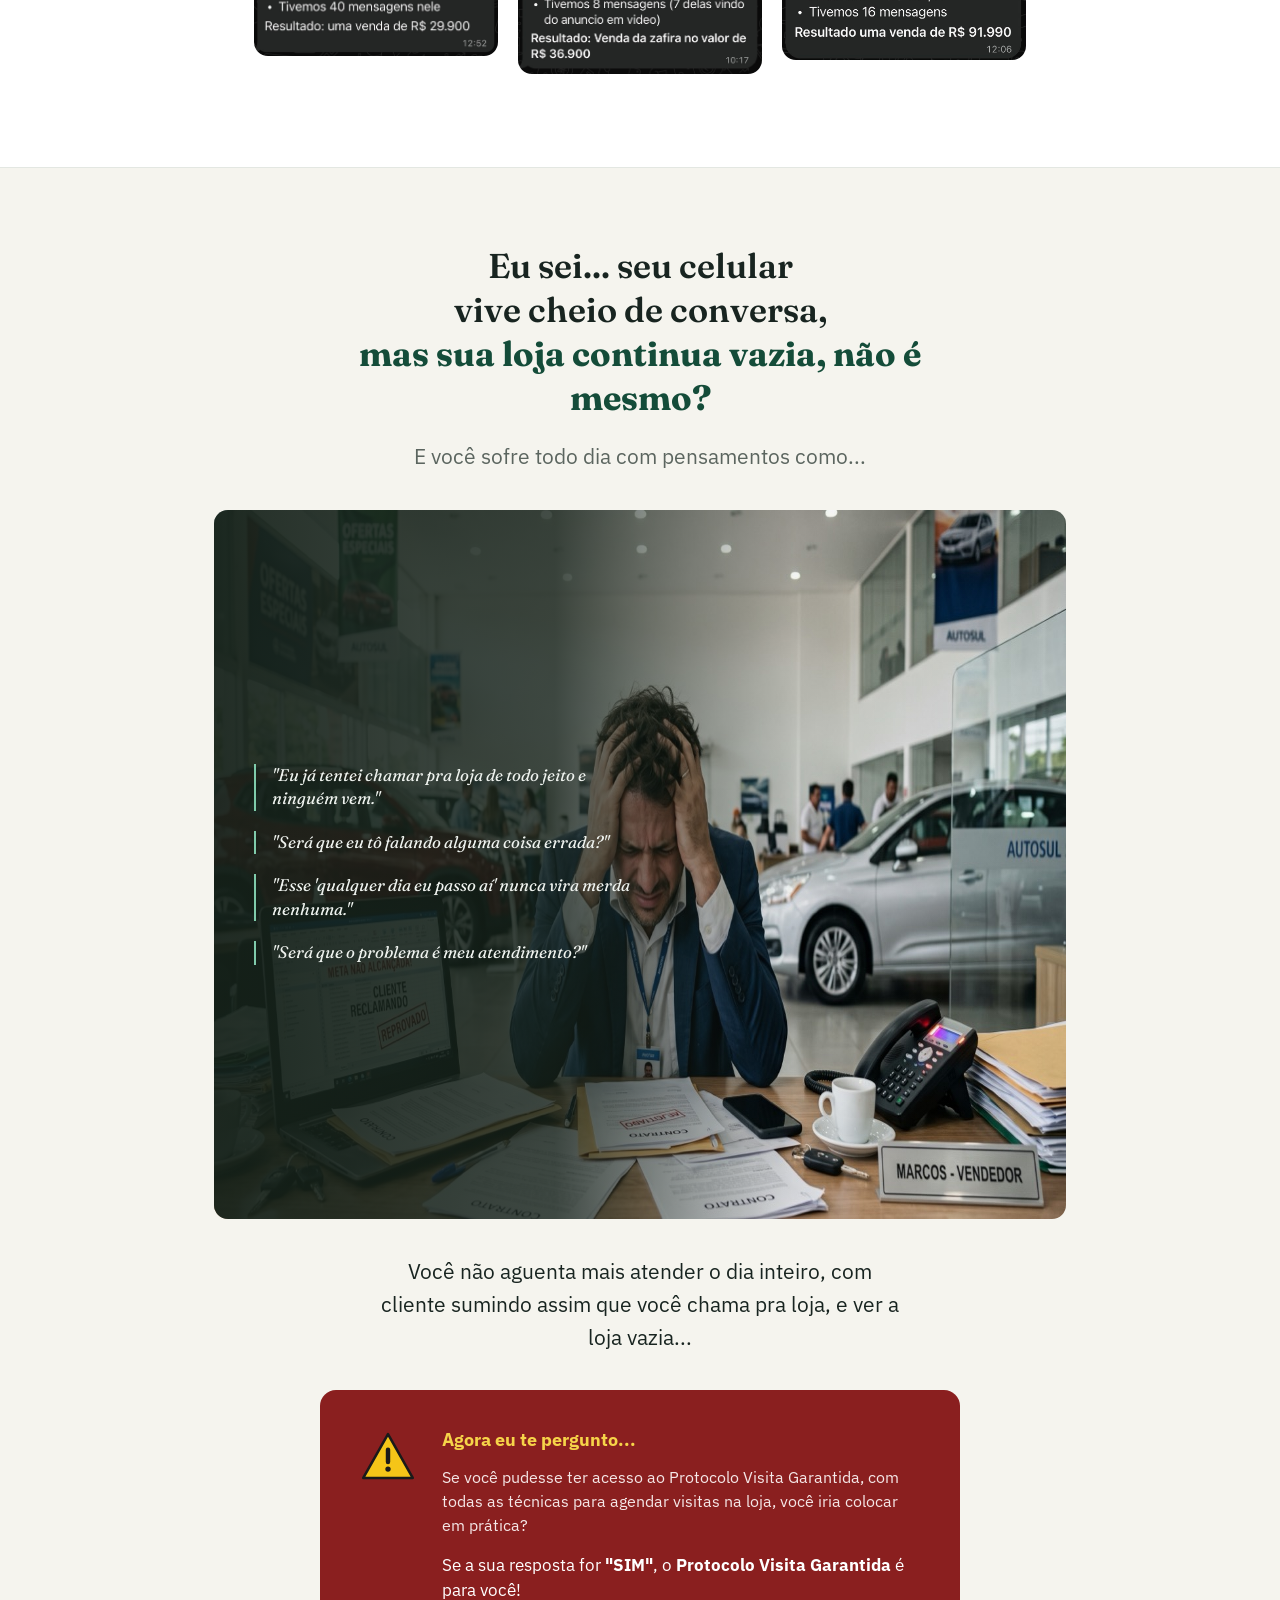
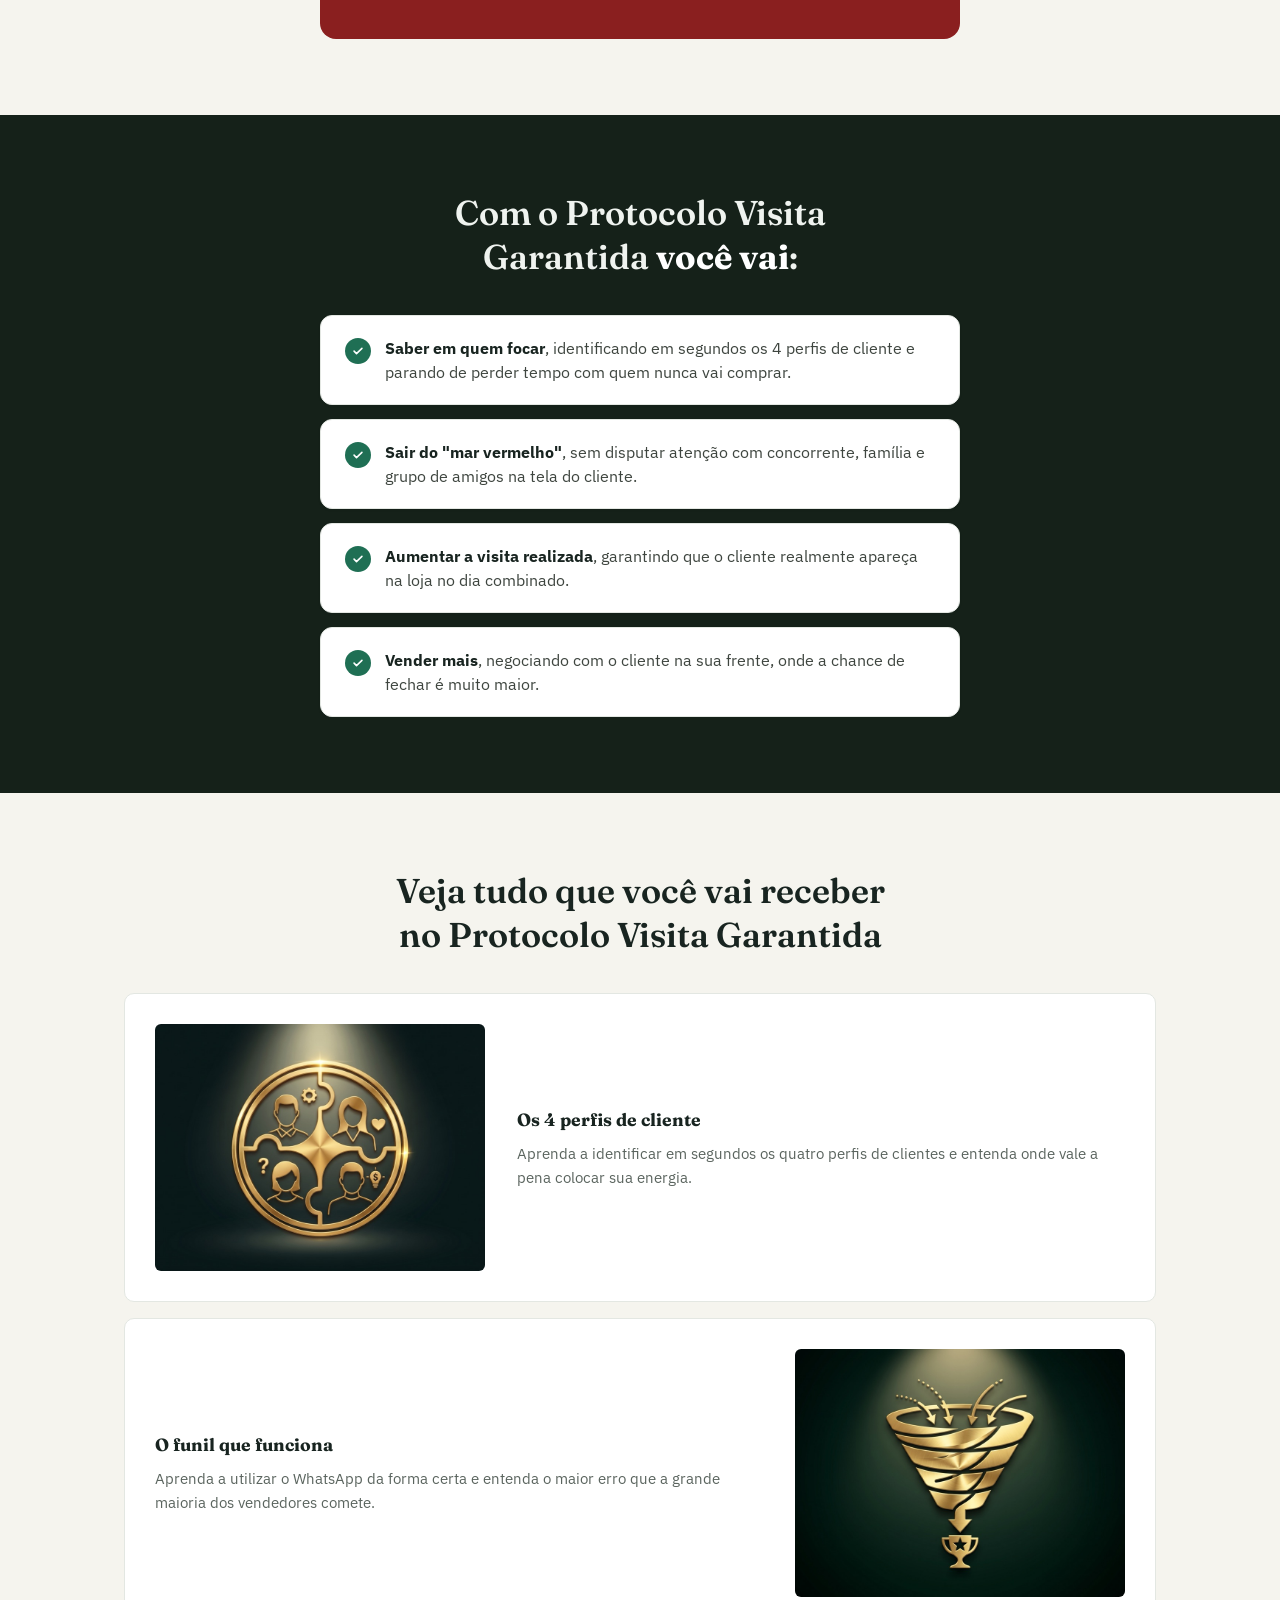
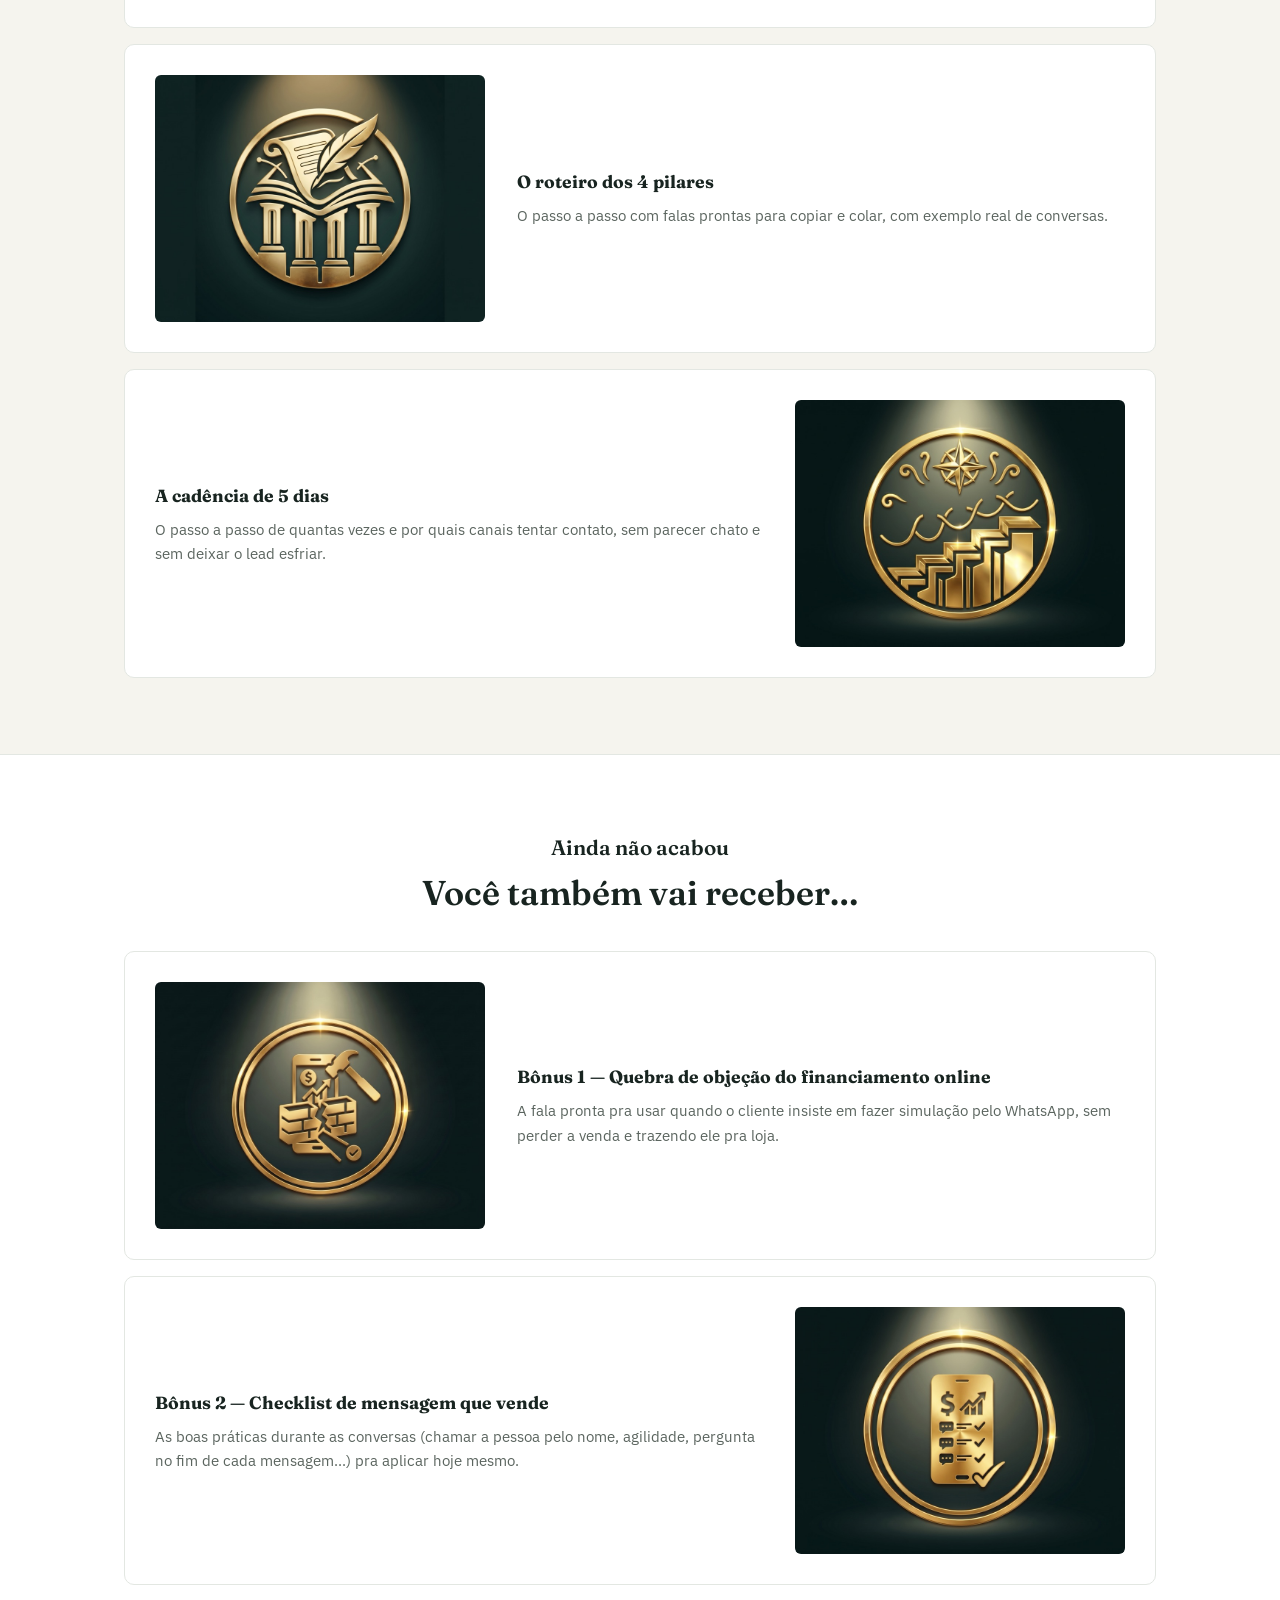
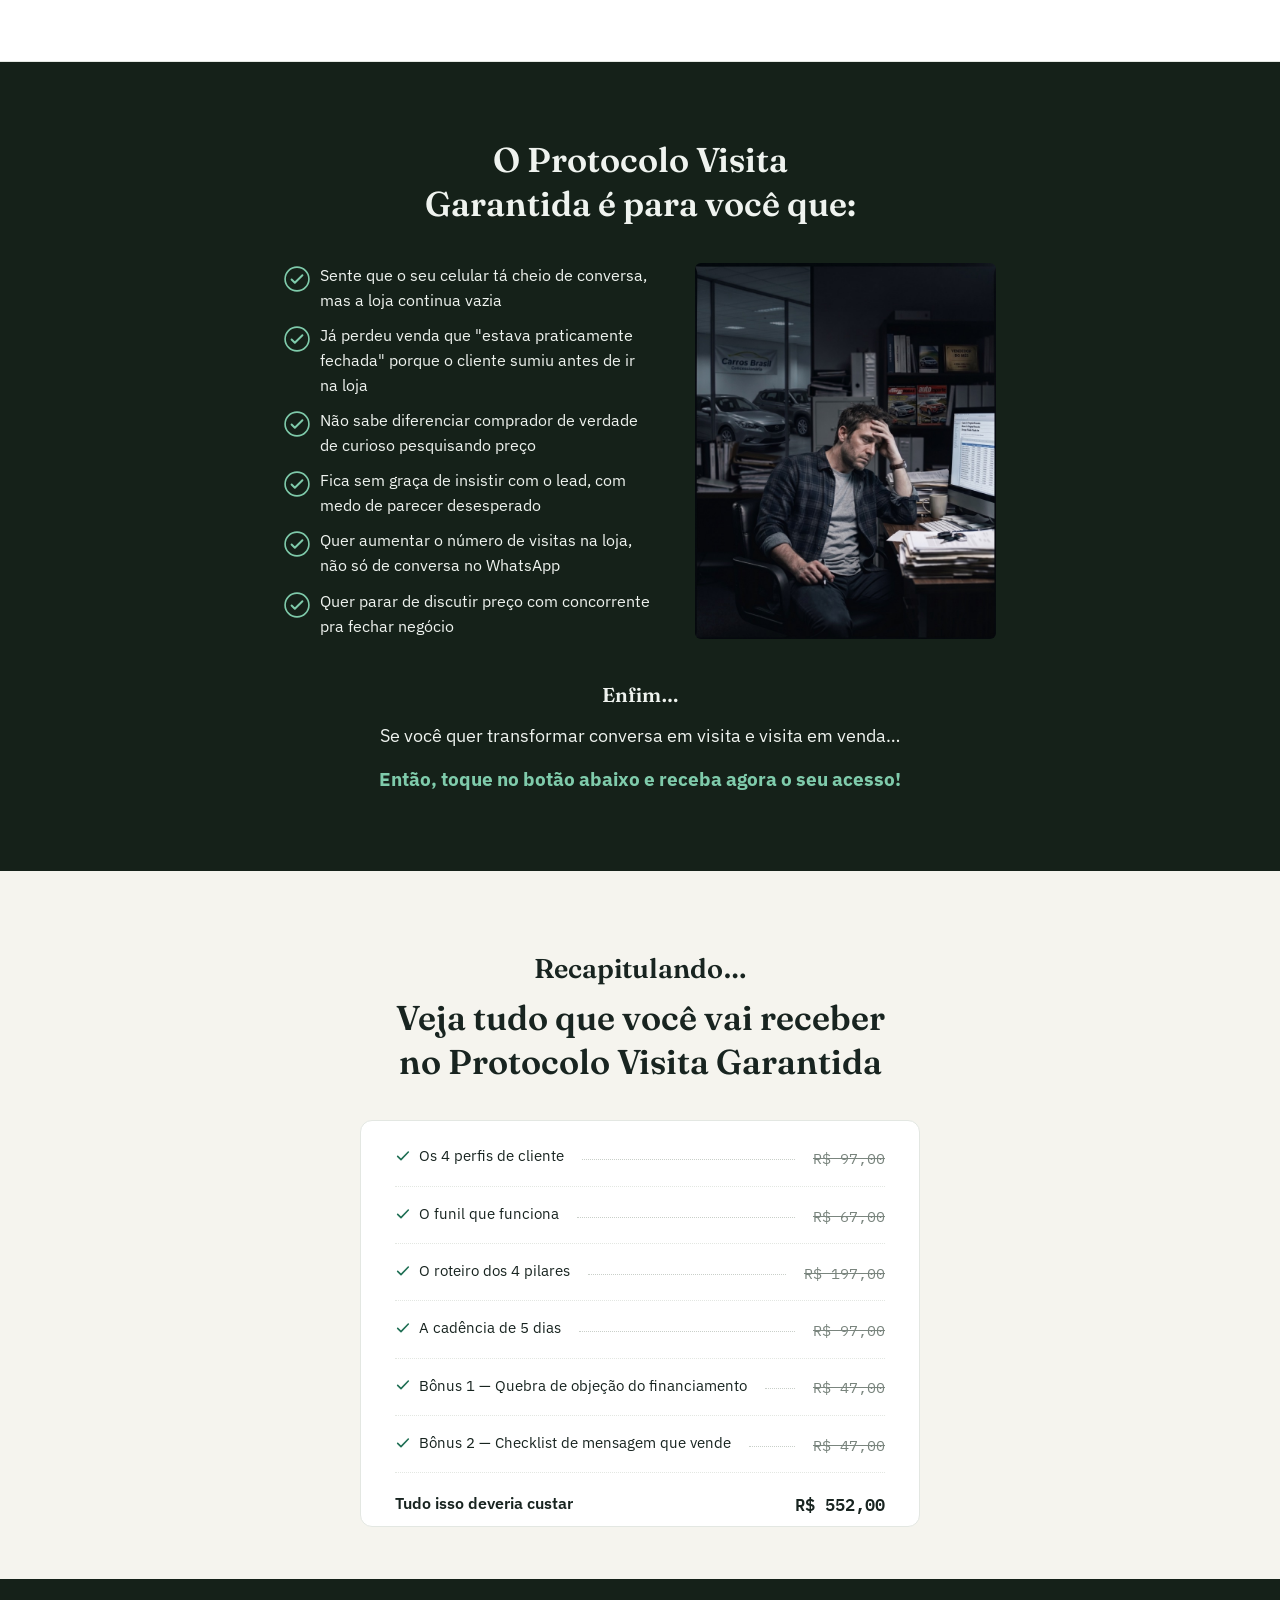
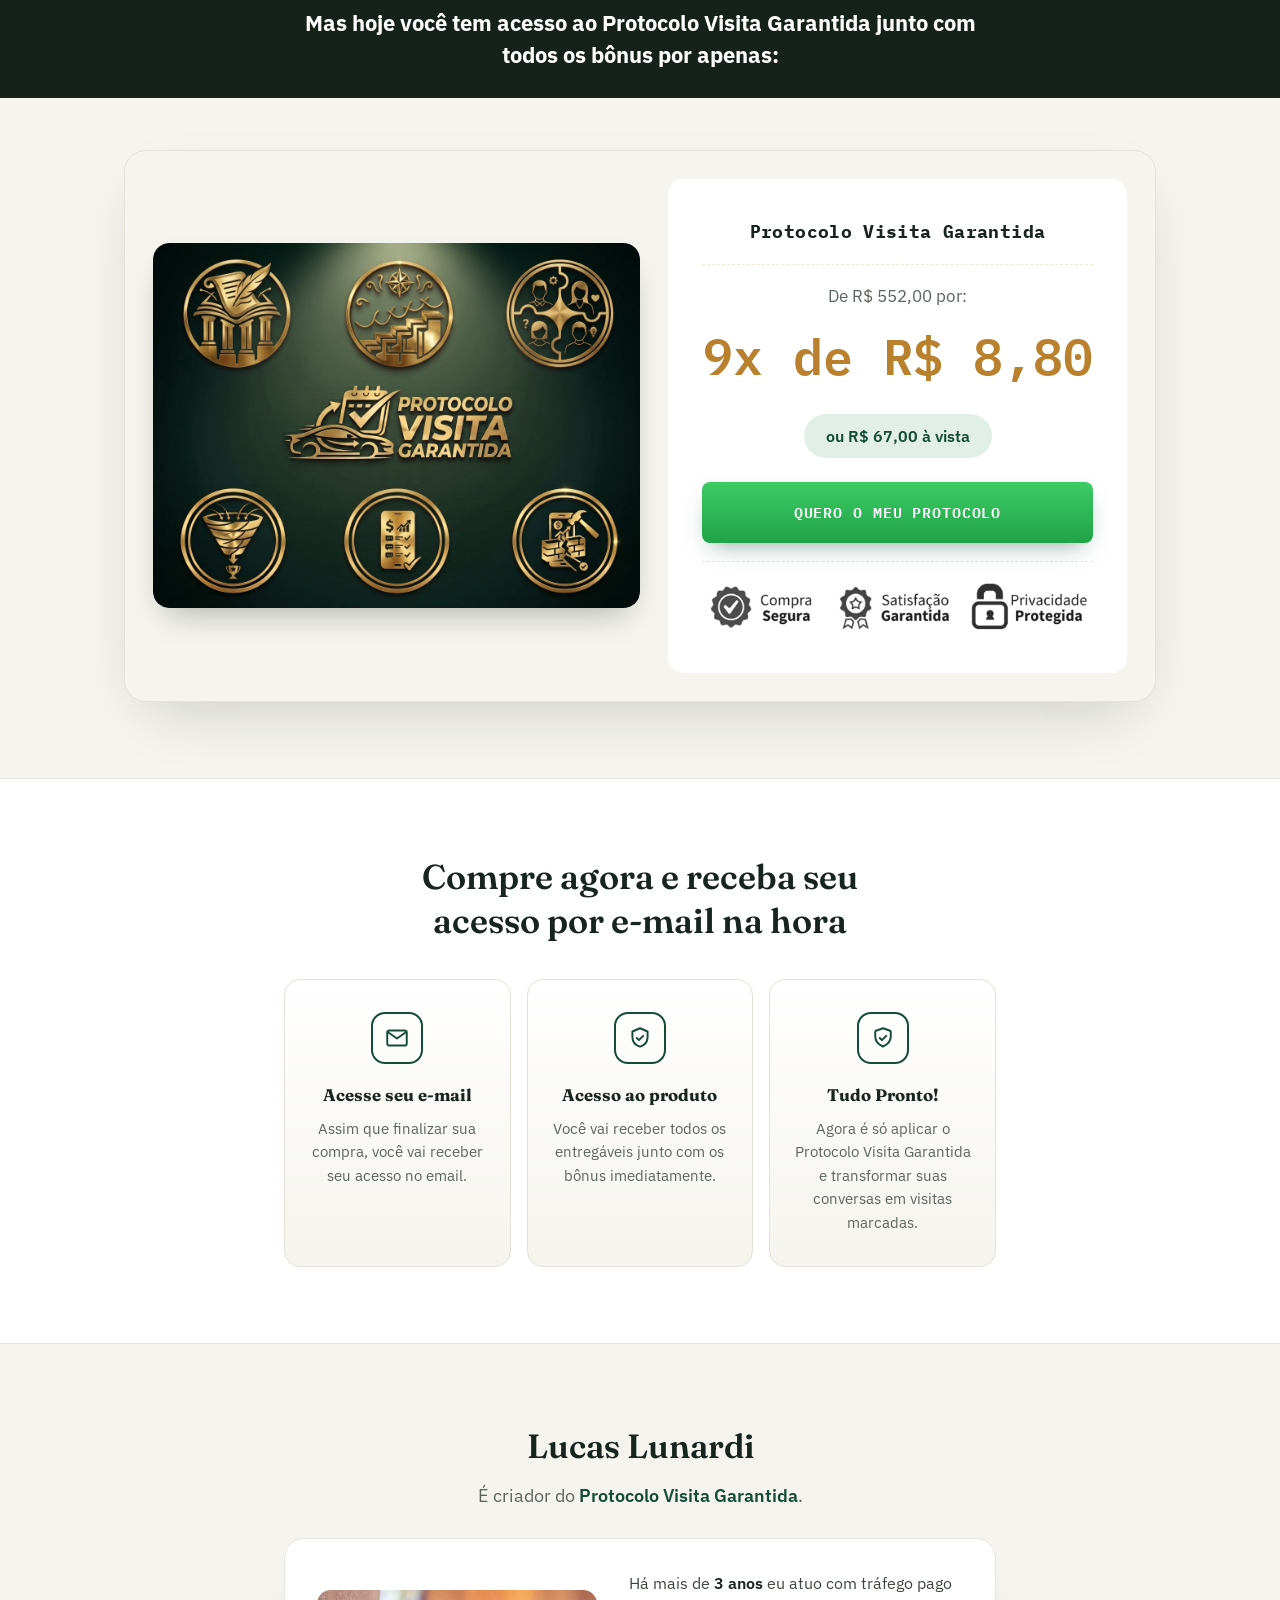
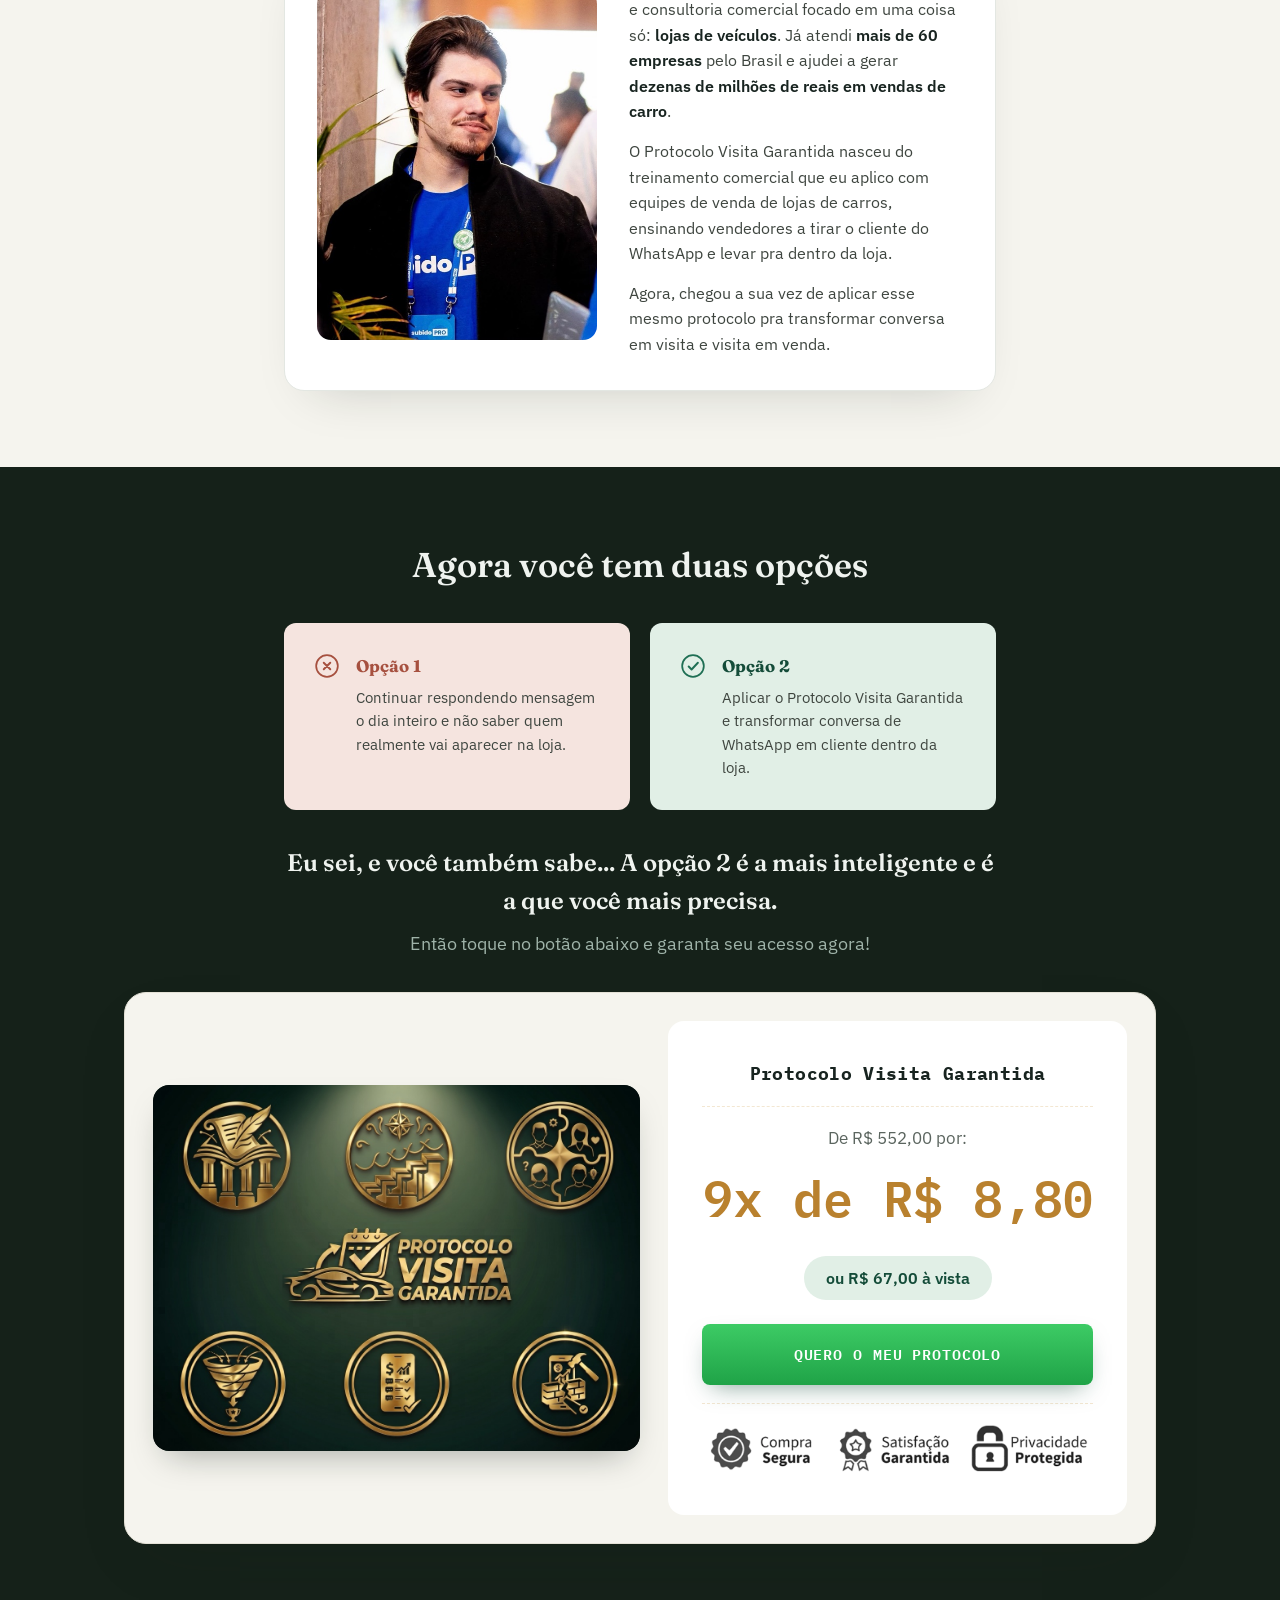
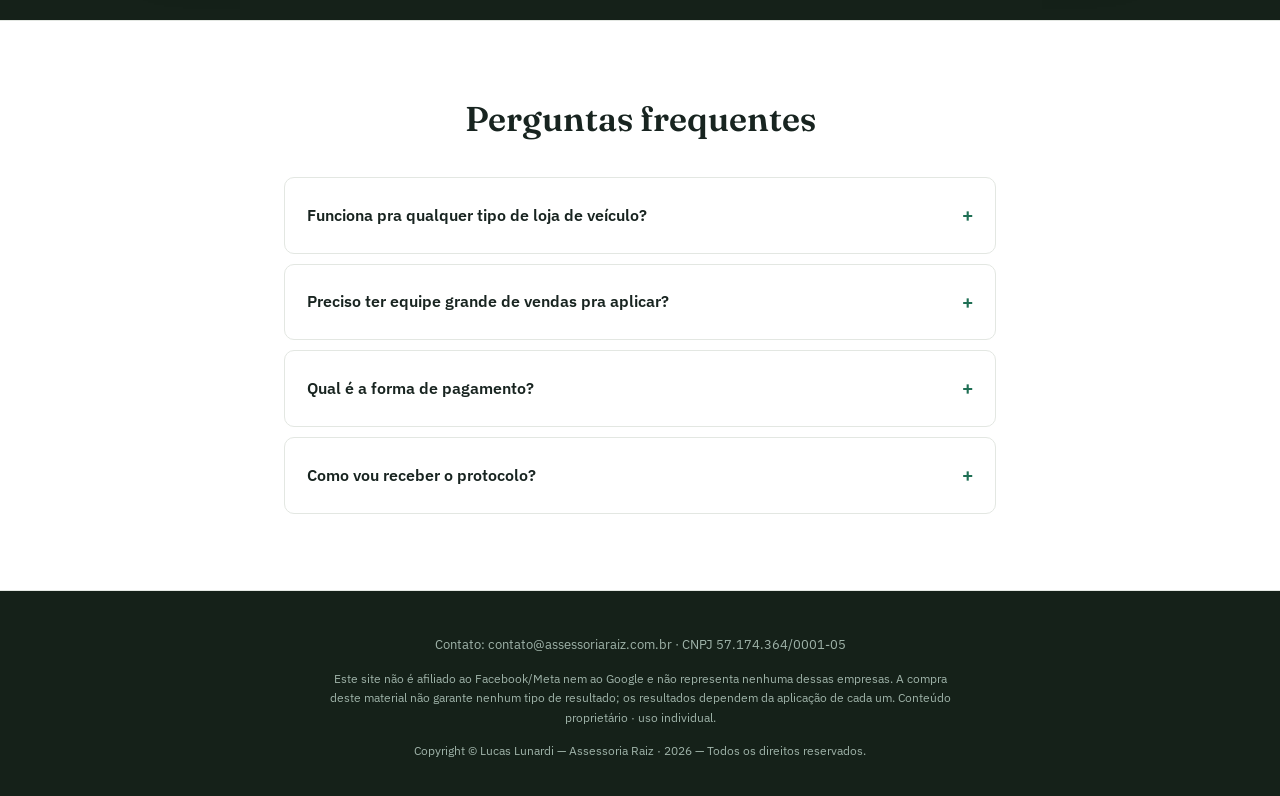
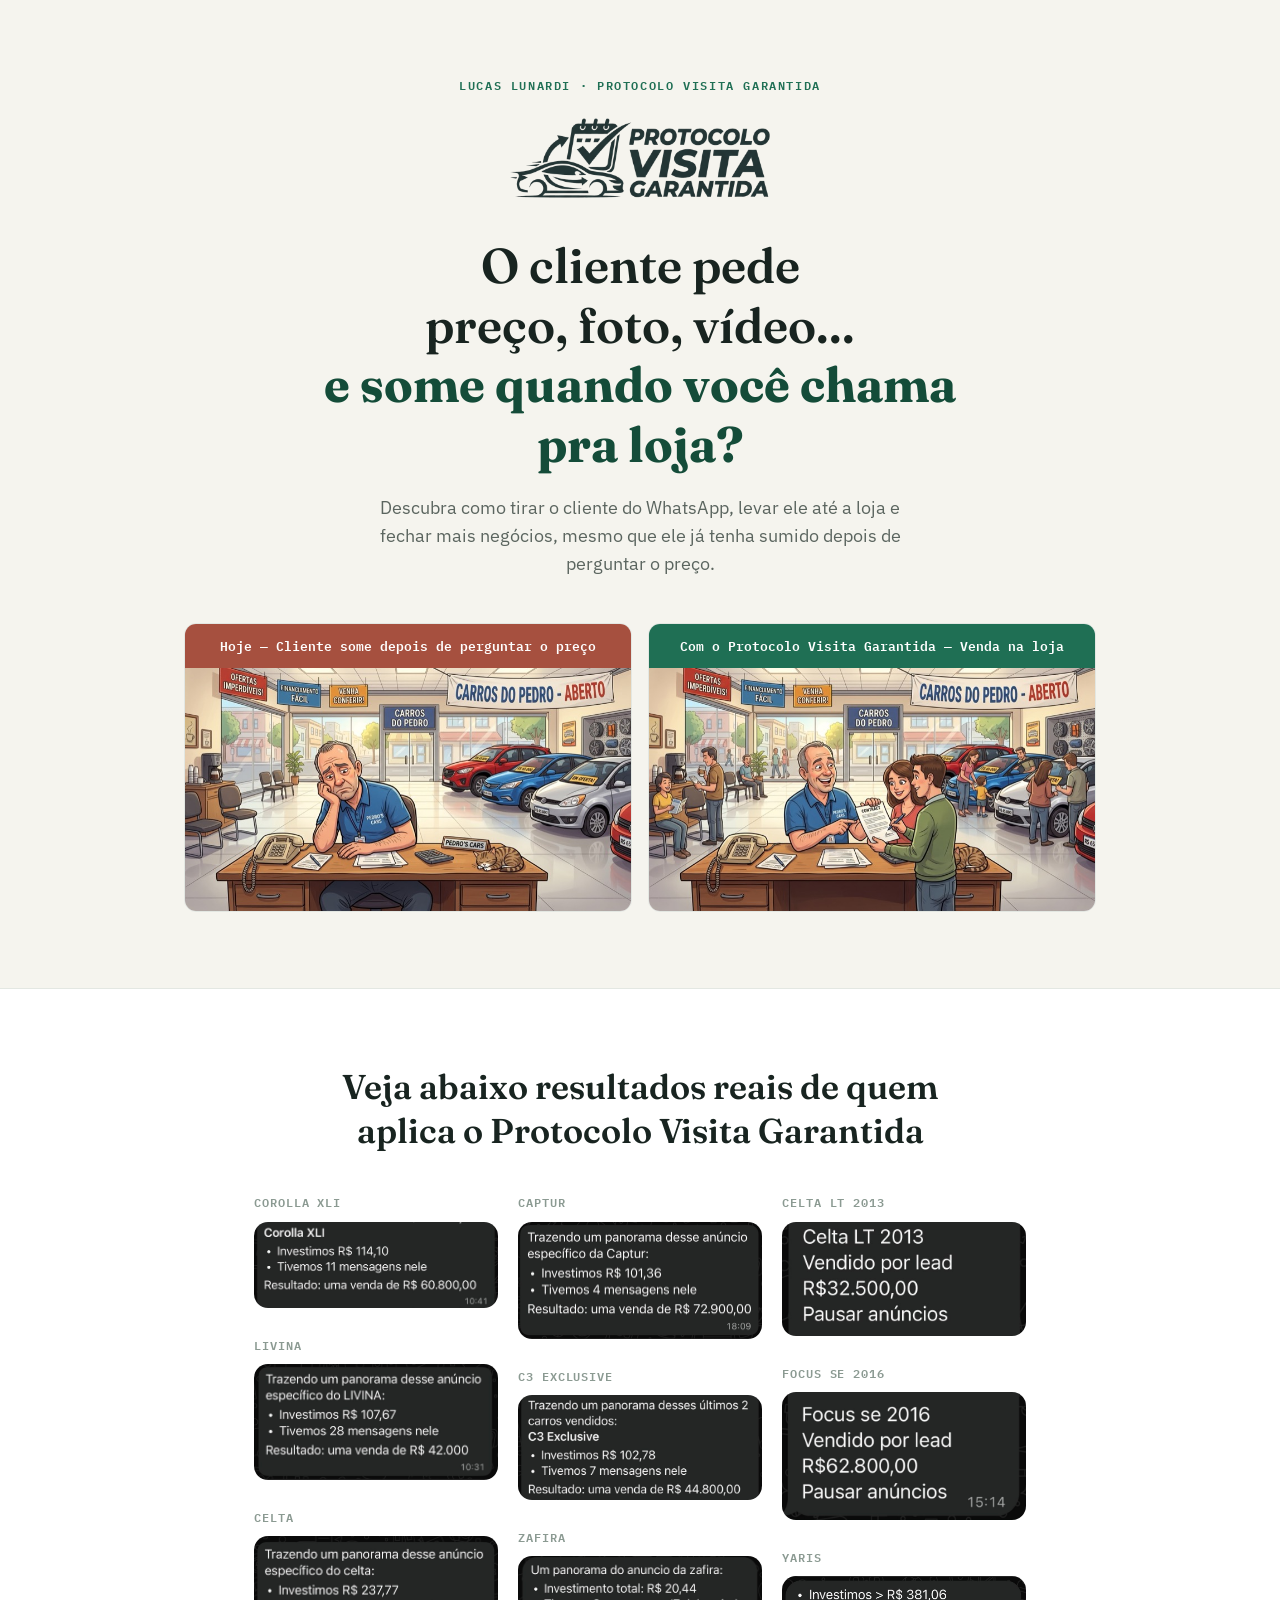
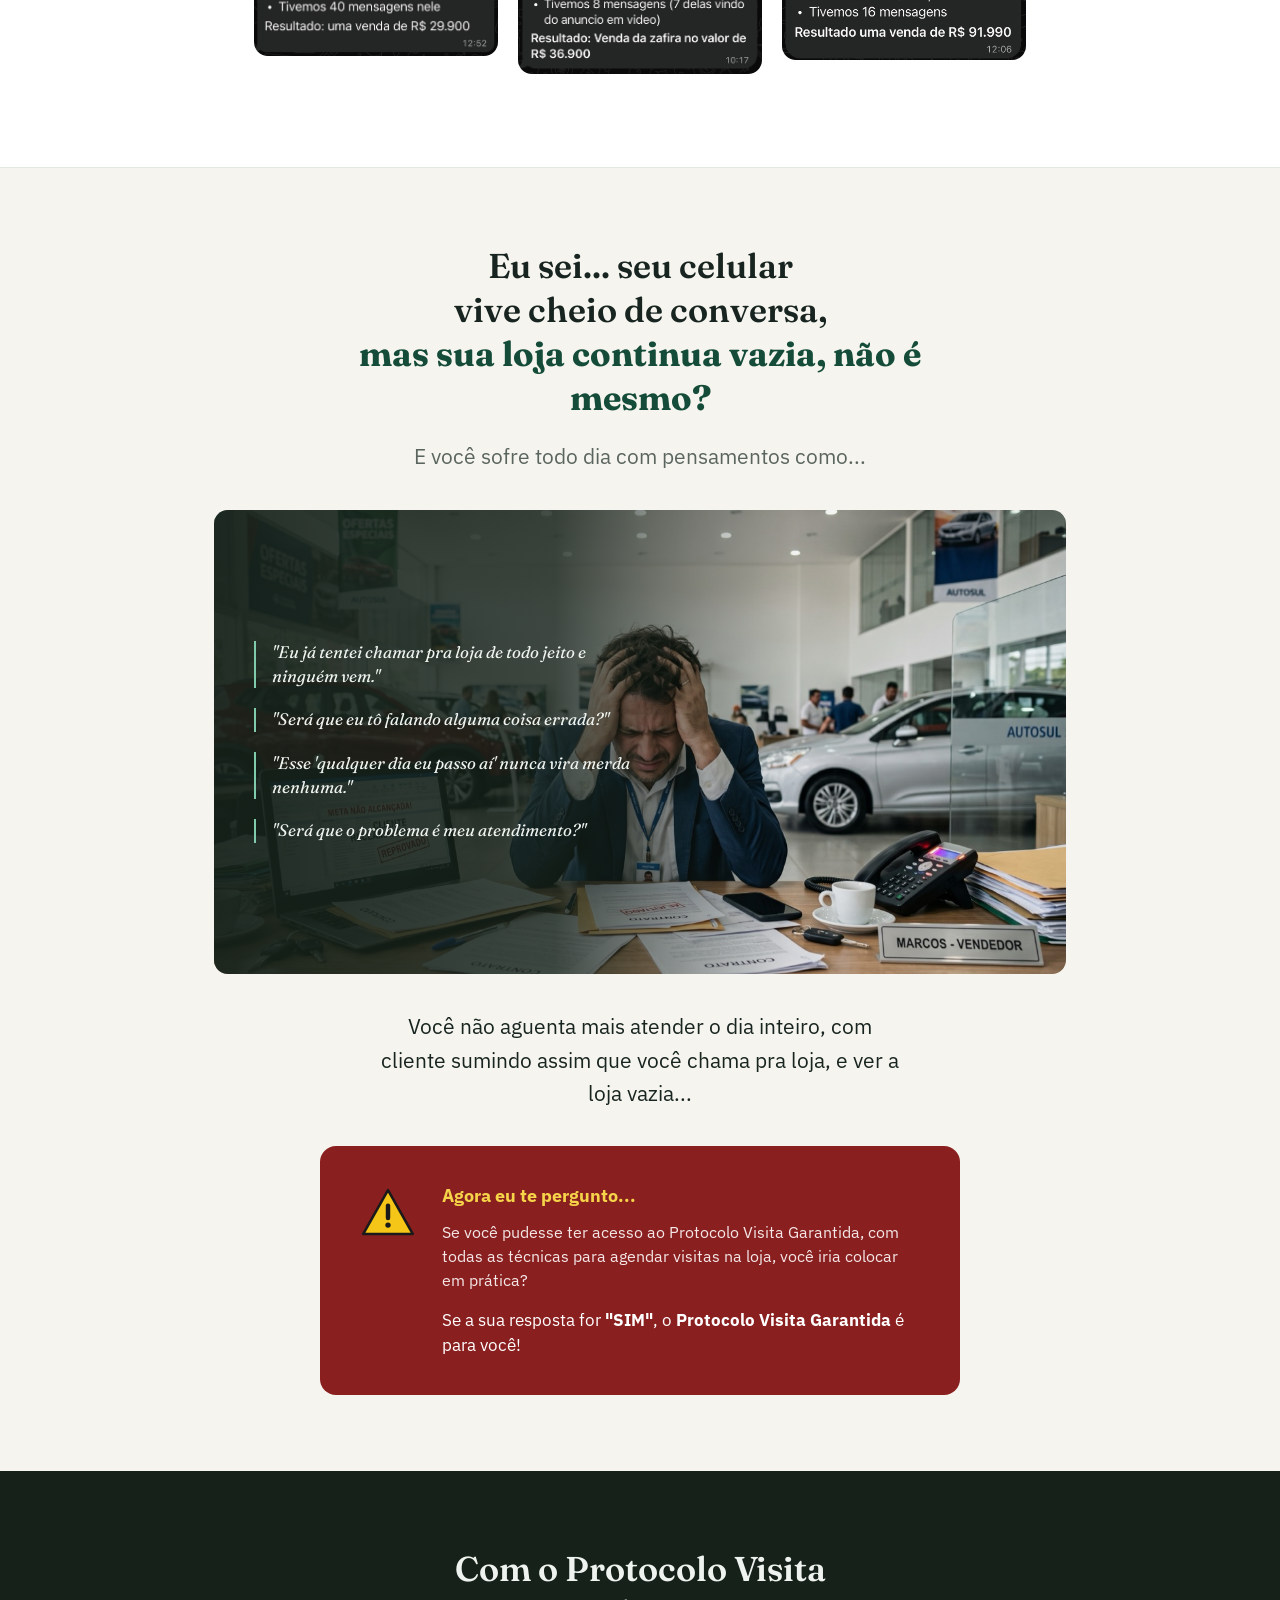
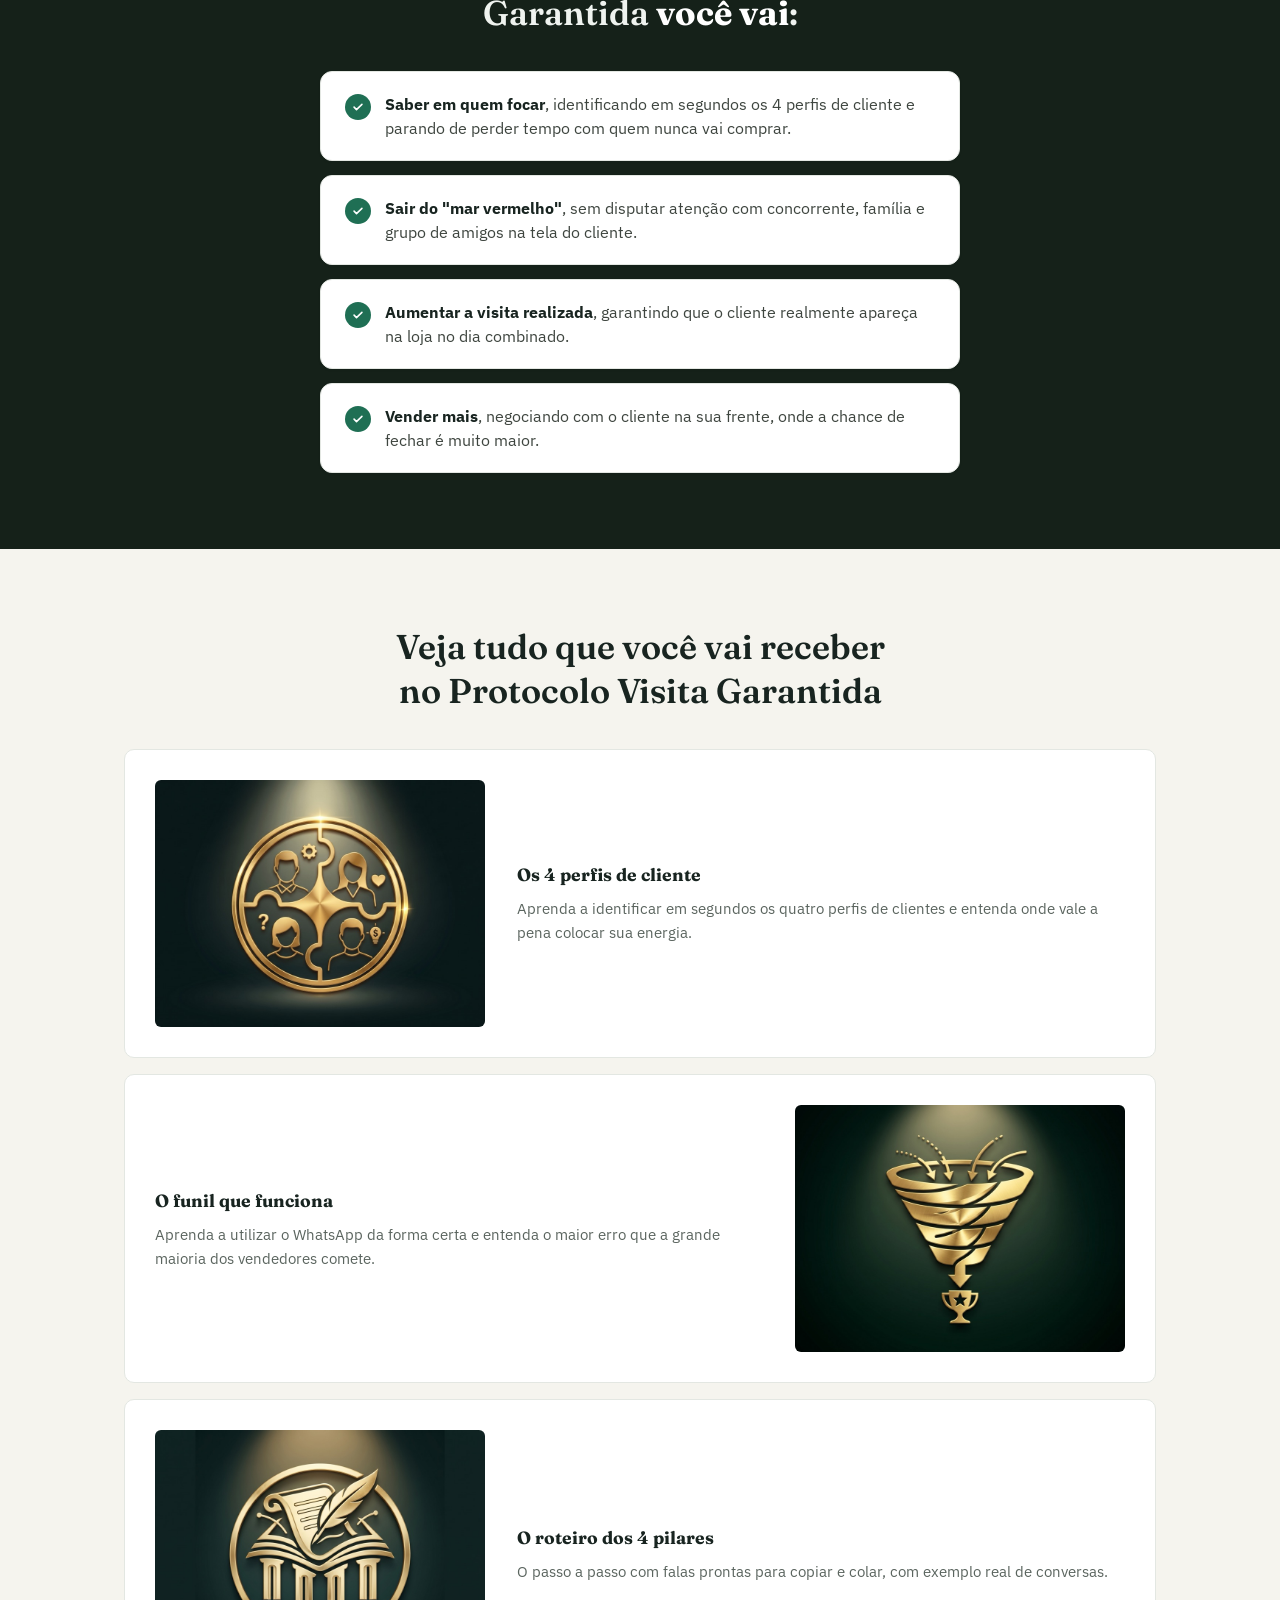
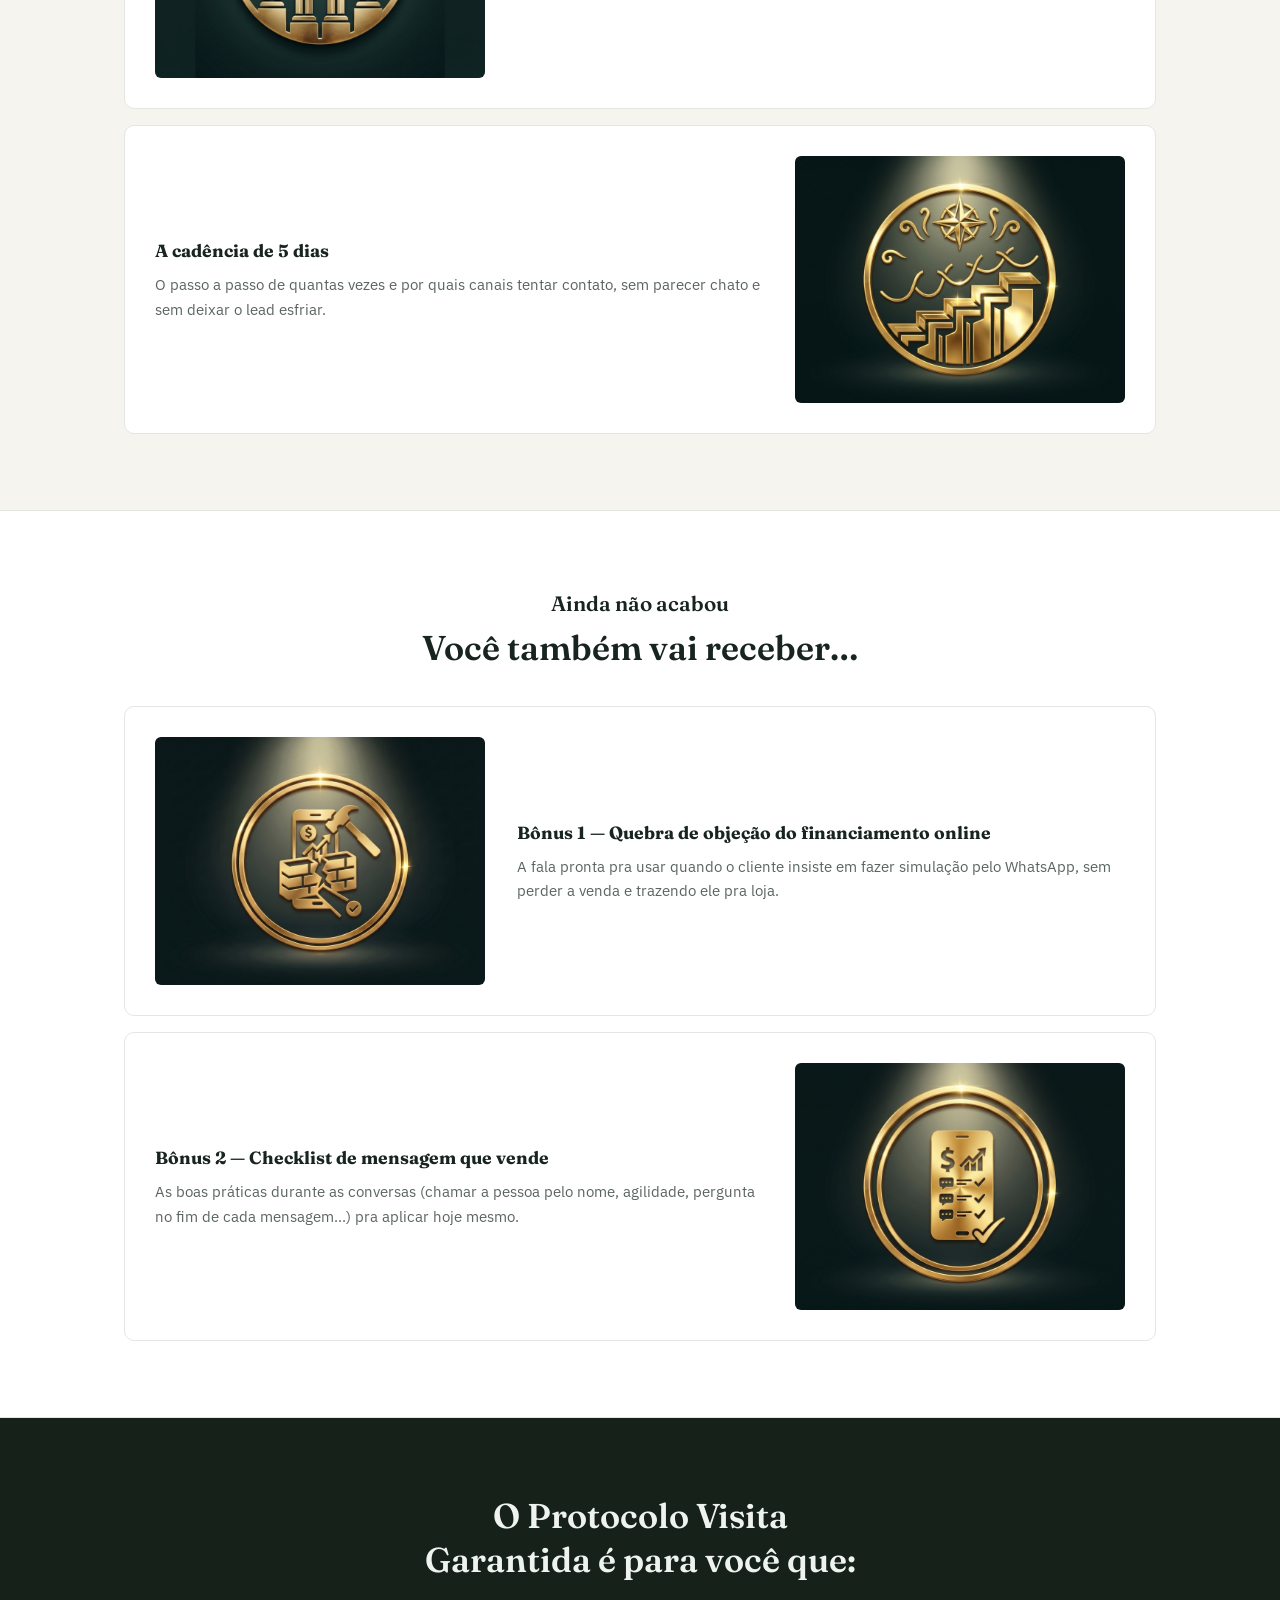
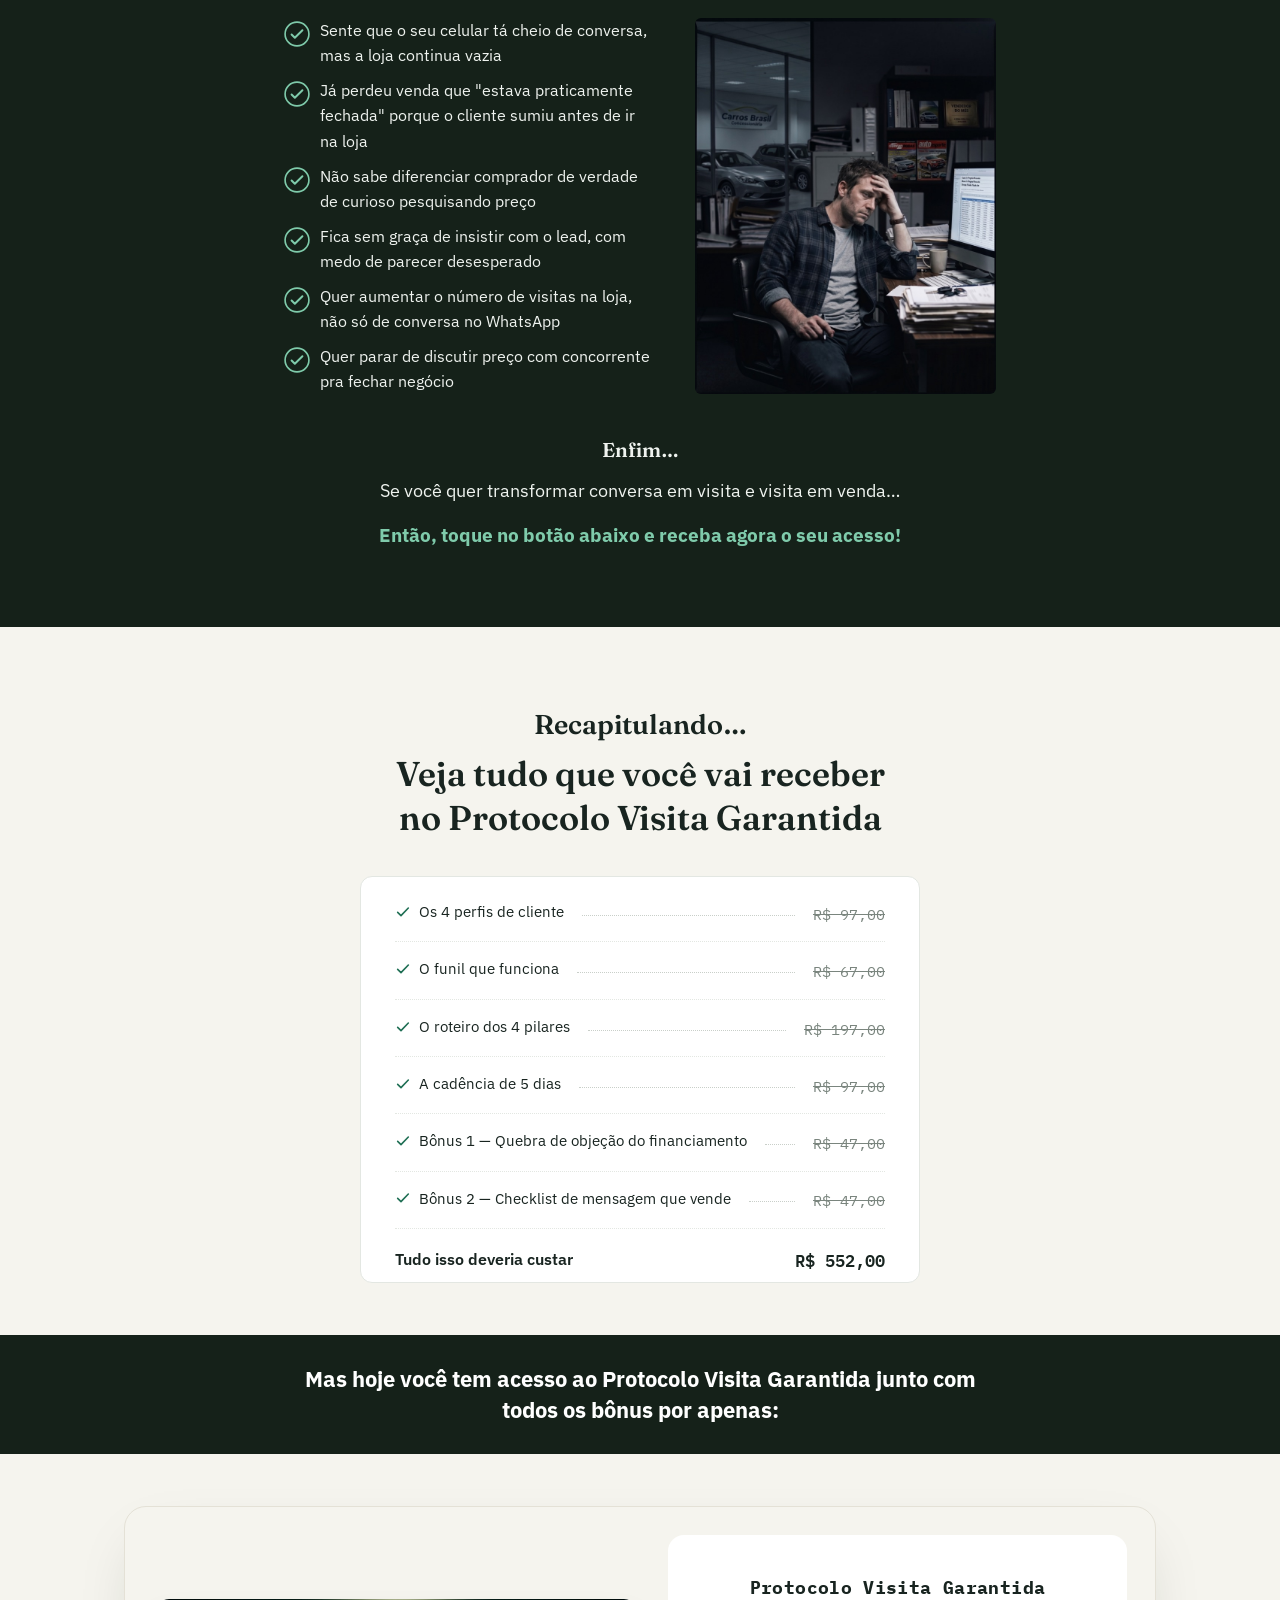
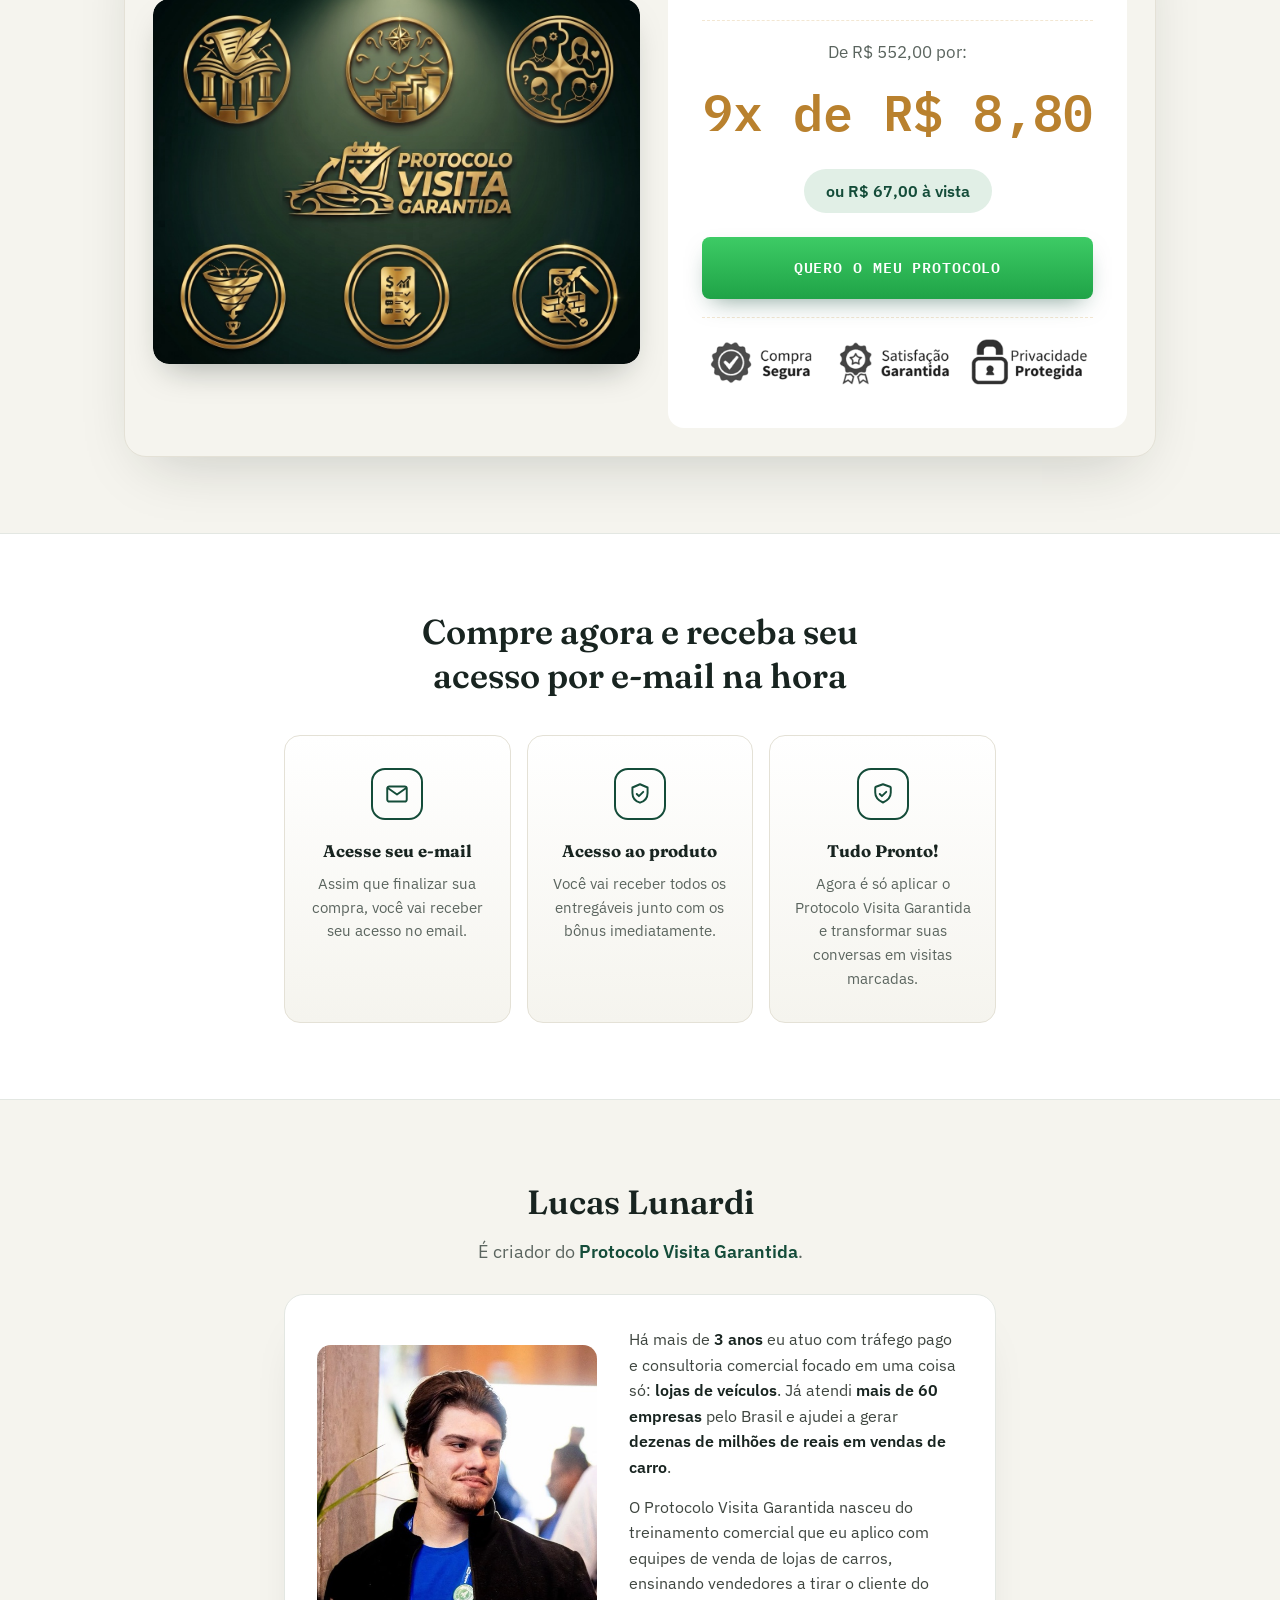
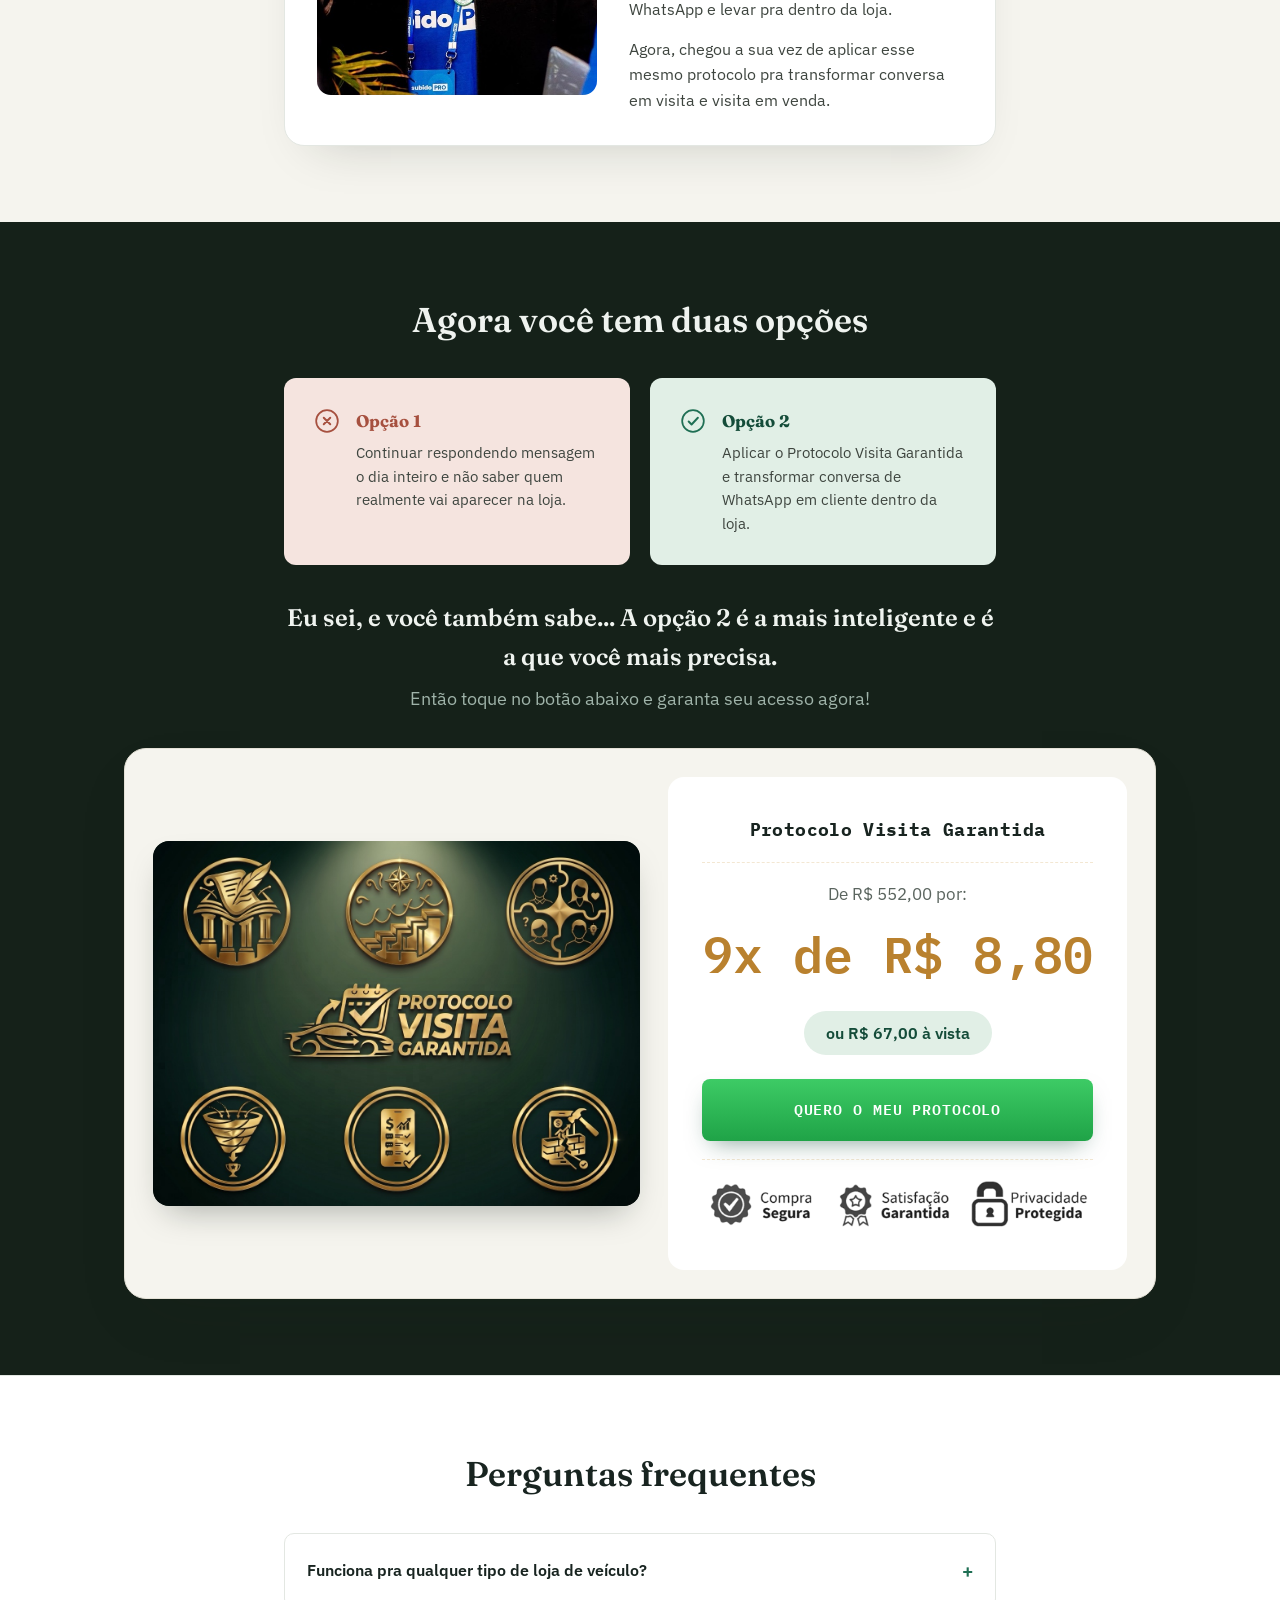
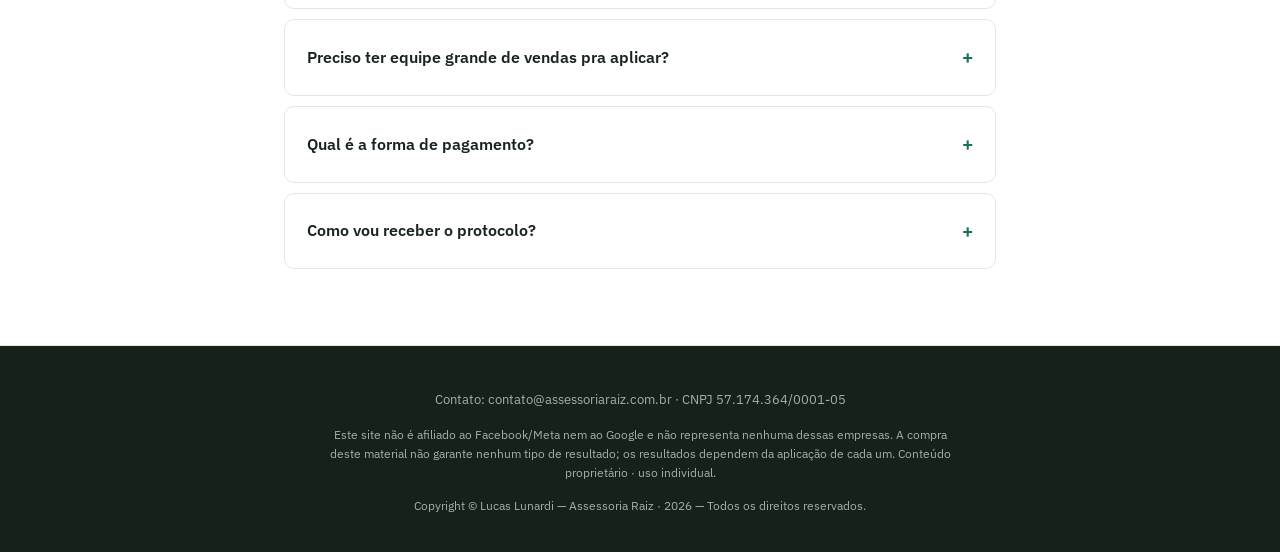
